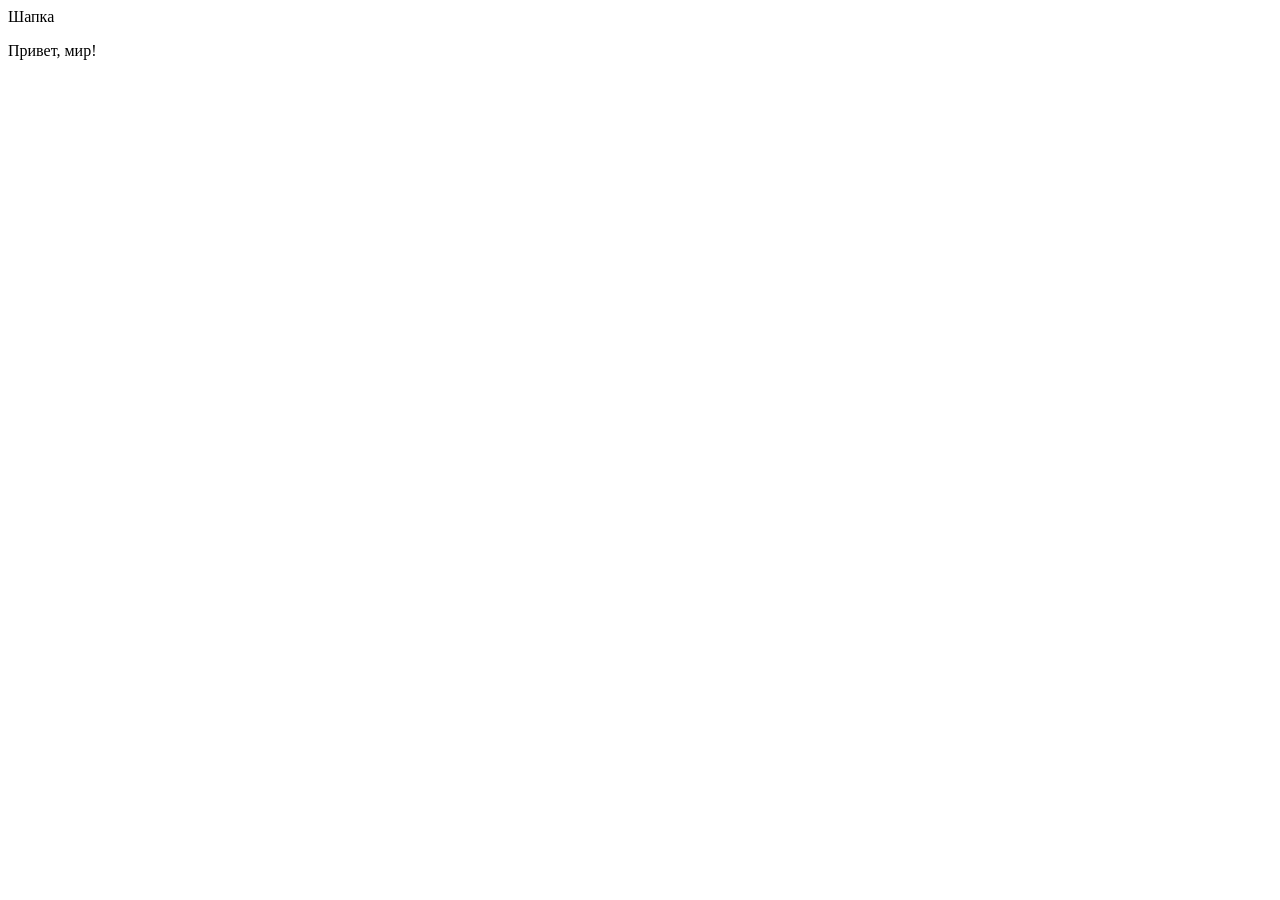
==== index.html @ 2eb39f11 "Deploying to gh-pages from @ SouLeha/2499479-cat-energy-2@f6c673ecd80a50dac59f902b096167458443893e 🚀" ====
<!DOCTYPE html><html class="page" lang="ru"><head><meta charset="UTF-8"><title>Название проекта</title><meta name="viewport" content="width=device-width,initial-scale=1"><link rel="stylesheet" href="styles/styles.css"><script src="scripts/index.js" defer="defer"></script></head><body class="page__body"><header class="header">Шапка</header><p>Привет, мир!</p></body></html>
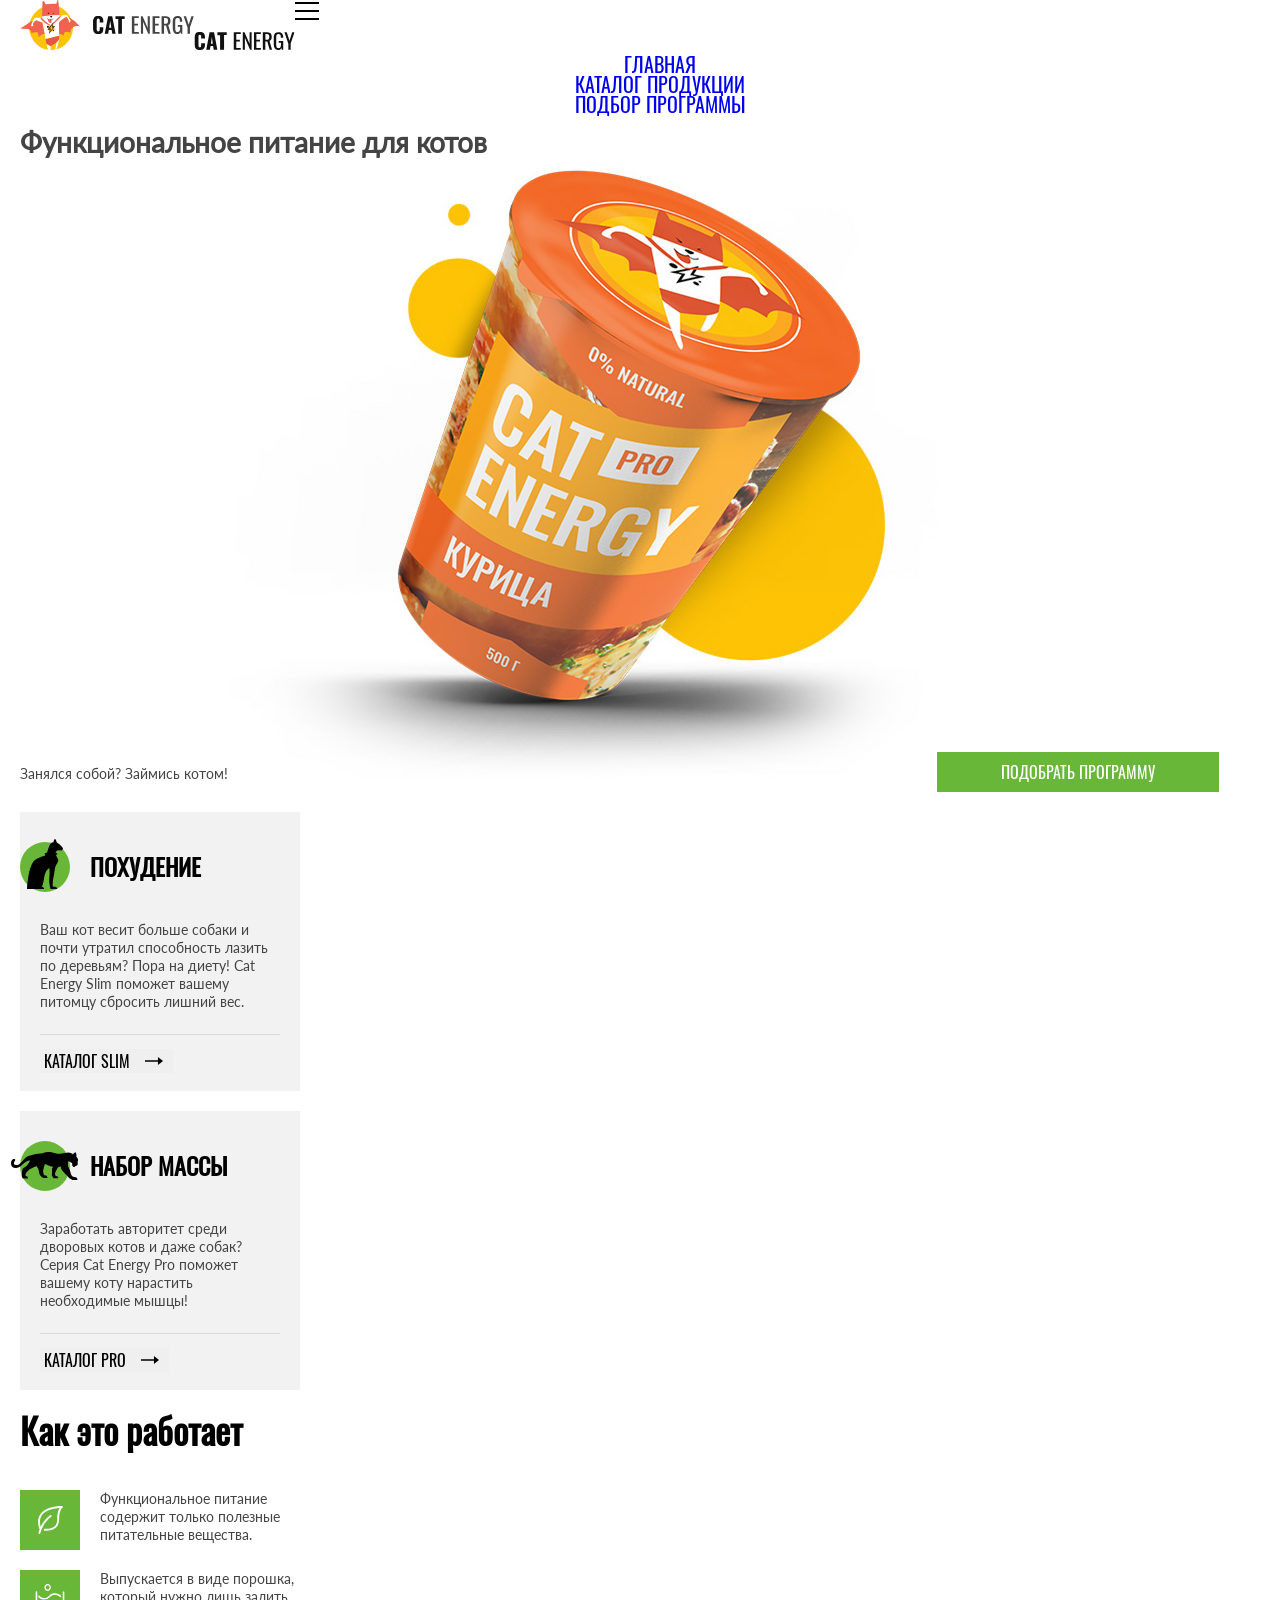
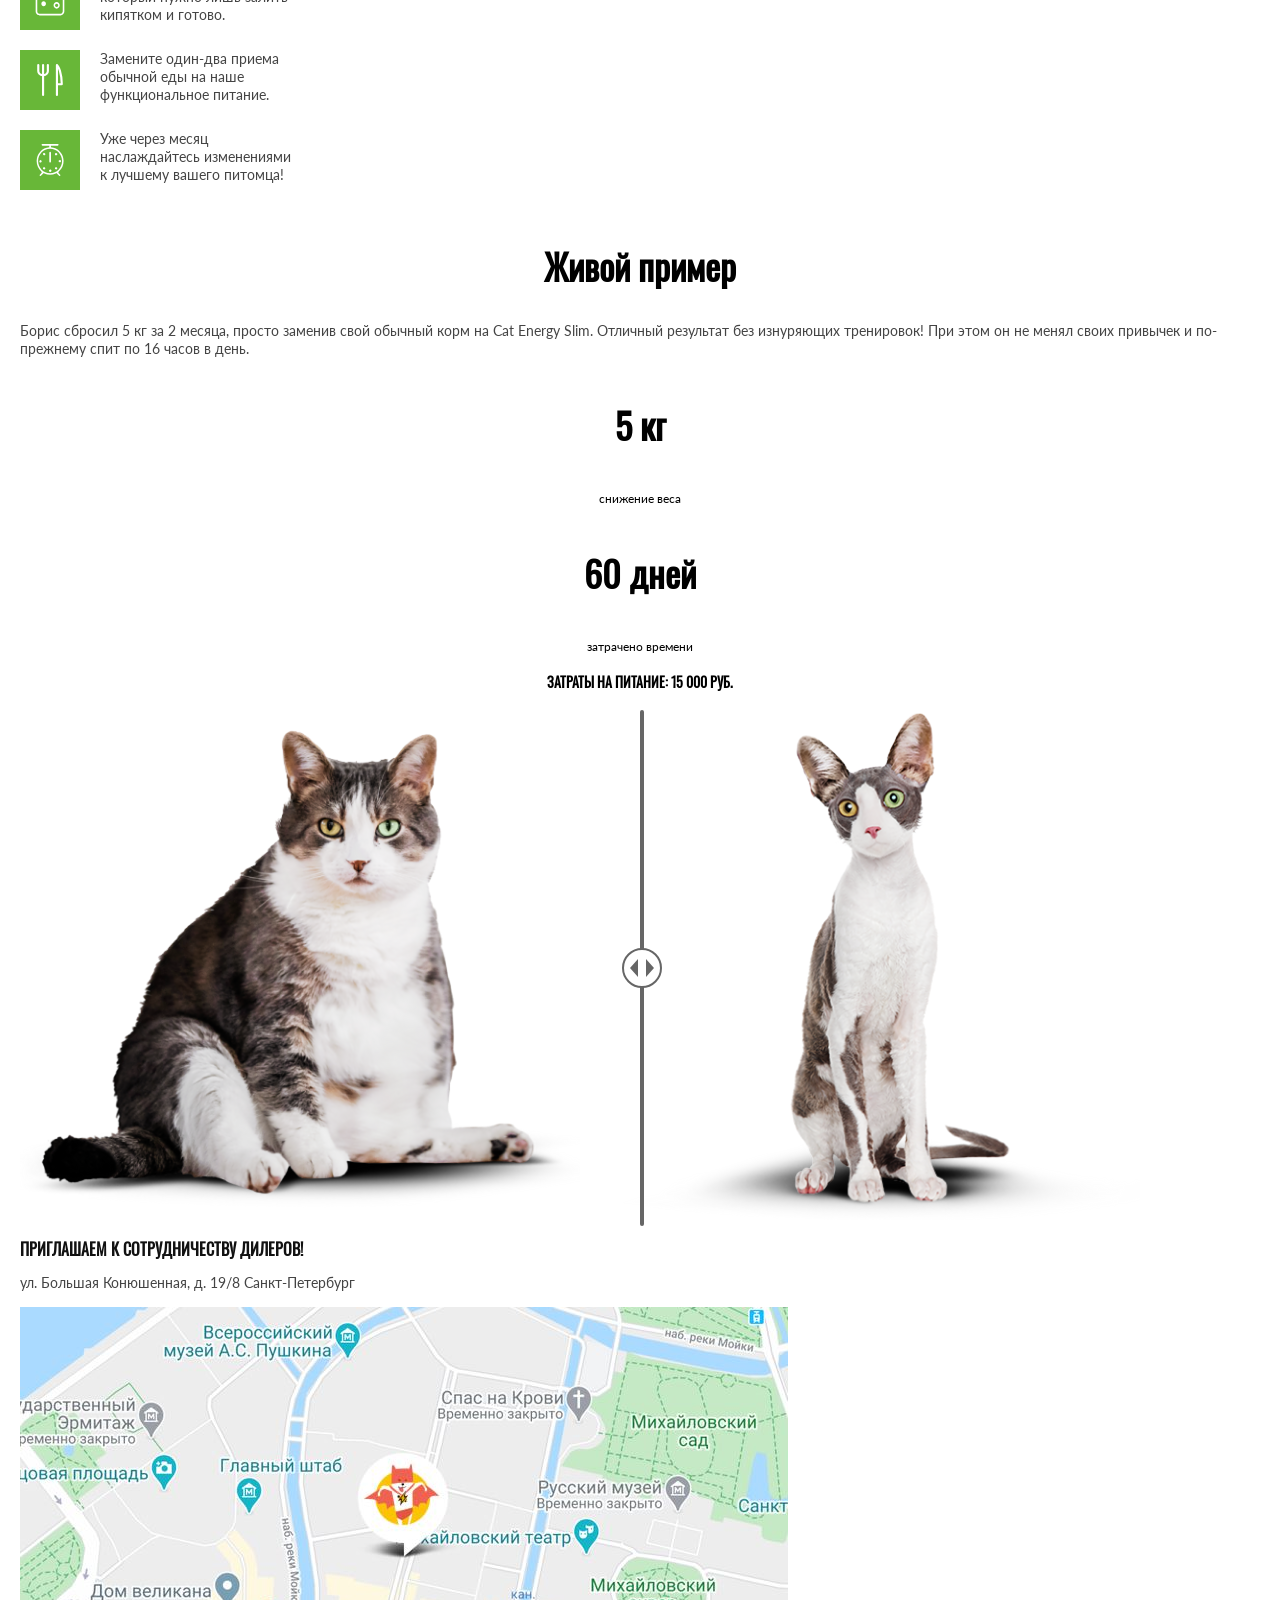
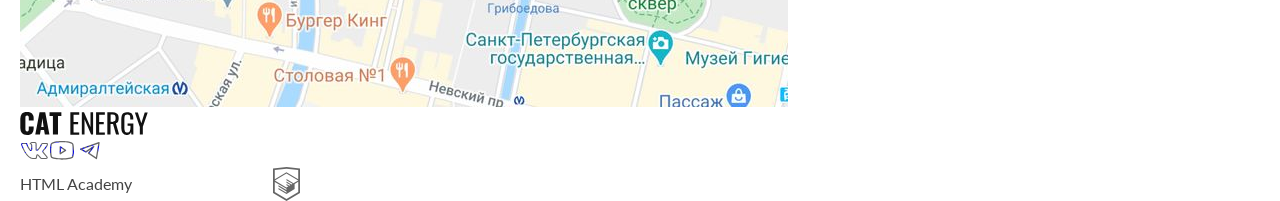
==== commit 811116cc: "Deploying to gh-pages from @ SouLeha/2499479-cat-energy-2@8922fc4514f6cf582f9a401e46da01432beb75bc 🚀" ====
--- a/index.html
+++ b/index.html
@@ -1 +1 @@
-<!DOCTYPE html><html class="page" lang="ru"><head><meta charset="UTF-8"><title>Название проекта</title><meta name="viewport" content="width=device-width,initial-scale=1"><link rel="stylesheet" href="styles/styles.css"><script src="scripts/index.js" defer="defer"></script></head><body class="page__body"><header class="header">Шапка</header><p>Привет, мир!</p></body></html>+<!DOCTYPE html><html class="page" lang="ru"><head><meta charset="UTF-8"><title>CAT ENERGY</title><meta name="viewport" content="width=device-width,initial-scale=1"><link rel="stylesheet" href="styles/styles.css"><link rel="icon" href="favicon.ico"><link rel="icon" href="favicons/icon.svg" type="image/svg+xml"><link type="image/png" sizes="180x180" rel="apple-touch-icon" href="favicons/180.png"><link type="image/png" sizes="192x192" rel="icon" href="favicons/192.png"><link type="image/png" sizes="512x512" rel="icon" href="favicons/512.png"><link rel="manifest" href="manifest.json"><script src="scripts/index.js" defer="defer"></script></head><body class="page__body"><header class="main-header"><div class="main-header__wrapper"><a class="main-header__logo" href="#"><picture><source width="174" height="50" type="image/svg+xml" media="(min-width: 1440px)" srcset="images/index/logo-desktop.svg"><source width="174" height="50" type="image/svg+xml" media="(min-width: 768px)" srcset="images/index/logo-tablet.svg"><img class="logo-picture" src="images/index/logo-mobile.svg" width="33" height="38" alt="Логотип cat energy"></picture><img class="logo-words-mobile" src="images/index/logo-words-cat-energy-header.svg" width="101" height="18" alt="Текстовый логотип cat energy"> </a><button class="main-header__toggle" type="button"><span class="visually-hidden">Открыть меню</span></button> <button class="main-header__toggle-close" type="button"><span class="visually-hidden">Закрыть меню</span></button></div><div class="main-nav"><nav class="main-nav__wrapper"><ul class="main-nav__list"><li class="main-nav__link main-nav__link--current"><a href="index.html">Главная</a></li><li class="main-nav__link"><a href="catalog.html">Каталог продукции</a></li><li class="main-nav__link"><a href="#">Подбор программы</a></li></ul></nav></div><div class="main-header__title"><h1>Функциональное питание для котов</h1><span>Занялся собой? Займись котом!</span><picture><source width="552" height="499" type="image/png" media="(min-width: 1440px)" srcset="images/index/index-cat-energy-product-desktop@1x.png, images/index/index-cat-energy-product-desktop@2x.png 2x"><source width="709" height="609" type="image/png" media="(min-width: 768px)" srcset="images/index/index-cat-energy-product-tablet@1x.png, images/index/index-cat-energy-product-tablet@2x.png 2x"><img class="title-product" src="images/index/index-cat-energy-product-mobile@1x.png" srcset="images/index/index-background-header-mobile@2x.png 2x" width="280" height="270" alt="оранжевый стакан с продукцией cat energy со вкусом курицы"></picture><button class="main-header__title-button" type="button">подобрать программу</button></div></header><section class="services"><h2 class="visually-hidden">Программы питания</h2><div class="services__item"><h3 class="services__title services__title-slim">Похудение</h3><p class="services__slogan">Ваш кот весит больше собаки и почти утратил способность лазить по деревьям? Пора на диету! Cat Energy Slim поможет вашему питомцу сбросить лишний вес.</p><button class="services__item-button" type="button">каталог slim</button></div><div class="services__item"><h3 class="services__title services__title-pro">Набор массы</h3><p class="services__slogan">Заработать авторитет среди дворовых котов и даже собак? Серия Cat Energy Pro поможет вашему коту нарастить необходимые мышцы!</p><button class="services__item-button" type="button">каталог pro</button></div></section><section class="advantages"><div class="advantages__wrapper"><h3 class="advantages__title">Как это работает</h3><ul class="advantages__list"><li class="advantages__item advantages__item--benefits">Функциональное питание содержит только полезные питательные вещества.</li><li class="advantages__item advantages__item--powder">Выпускается в виде порошка, который нужно лишь залить кипятком и готово.</li><li class="advantages__item advantages__item--tableware">Замените один-два приема обычной еды на наше функциональное питание.</li><li class="advantages__item advantages__item--clock">Уже через месяц наслаждайтесь изменениями к лучшему вашего питомца!</li></ul></div></section><section class="example"><h3 class="example__title">Живой пример</h3><p class="example__slogan">Борис сбросил 5 кг за 2 месяца, просто заменив свой обычный корм на Cat Energy Slim. Отличный результат без изнуряющих тренировок! При этом он не менял своих привычек и по-прежнему спит по 16 часов в день.</p><h4 class="example__item-title">5 кг</h4><p class="example__item-slogan">снижение веса</p><h4 class="example__item-title">60 дней</h4><p class="example__item-slogan">затрачено времени</p><h4 class="example__item-title-price">Затраты на питание: 15 000 РУБ.</h4><div class="example__slider"><picture><source width="560" height="512" type="image/png" media="(min-width: 768px)" srcset="images/index/fat-cat-tablet@1x.png, images/index/fat-cat-tablet@2x.png 2x"><img class="slider-fat-cat" src="images/index/fat-cat-mobile@1x.png" srcset="images/index/fat-cat-mobile@2x.png 2x" width="280" height="256" alt="изображение толстого котика слайд до похудения"></picture><picture><source width="560" height="512" type="image/png" media="(min-width: 768px)" srcset="images/index/slim-cat-tablet@1x.png, images/index/slim-cat-tablet@2x.png 2x"><img class="slider-slim-cat" src="images/index/slim-cat-mobile@1x.png" srcset="images/index/slim-cat-mobile@2x.png 2x" width="280" height="256" alt="изображение худого котика слайд после похудения"></picture><button class="example__slider-button" type="button"><span class="visually-hidden">Передвинуть ползунок слайдера</span></button></div></section><footer class="main-footer"><div class="main-footer__wrapper"><div class="main-footer__contacts contacts"><h2 class="contacts__title">приглашаем к сотрудничеству дилеров!</h2><p class="contacts__text">ул. Большая Конюшенная, д. 19/8 Санкт-Петербург</p><div class="contacts__geoposition"><span class="visually-hidden">Геолокация магазина Cat Energy</span><picture><source width="1440" height="400" type="image/jpg" media="(min-width: 1440px)" srcset="images/location-cat-energy-desktop@1x.jpg, images/location-cat-energy-desktop@2x.jpg 2x"><source width="768" height="400" type="image/jpg" media="(min-width: 768px)" srcset="images/location-cat-energy-tablet@1x.jpg, images/location-cat-energy-tablet@2x.jpg 2x"><img class="geoposition-map" src="images/location-cat-energy-mobile@1x.jpg" srcset="images/location-cat-energy-mobile@2x.jpg 2x" width="320" height="362" alt="расположение магазина cat energy на карте по адресу: город Санкт-Петербург, улица Большая Конюшенная, дом 19/8"></picture></div></div><div class="main-footer__social social"><h2 class="social__title visually-hidden">Cat energy</h2><a class="social__logo" href="#"><img class="social__logo" src="images/index/logo-words-cat-energy-footer.svg" width="128" height="24" alt="Текстовый логотип cat-energy"></a><ul class="social__list"><li class="social__item"><a class="social__link social__link--vkontakte" href="https://vk.com/htmlacademy">Вконтакте</a></li><li class="social__item"><a class="social__link social__link--youtube" href="https://www.youtube.com/user/htmlacademyru">Ютуб</a></li><li class="social__item"><a class="social__link social__link--telegram" href="https://t.me/htmlacademy">Телеграмм</a></li></ul></div><div class="main-footer__copyright"><a class="main-footer__copyright-link" href="https://htmlacademy.ru/intensive/adaptive">HTML Academy</a></div></div></footer></body></html>
--- a/styles/styles.css
+++ b/styles/styles.css
@@ -0,0 +1 @@
+@font-face{font-family:Lato;font-weight:400;font-style:normal;src:url(../fonts/lato/Lato-Regular.woff2)format("woff2");font-display:swap}@font-face{font-family:Oswald;font-weight:400;font-style:normal;src:url(../fonts/oswald/oswaldregular.woff2)format("woff2");font-display:swap}*,:before,:after{box-sizing:border-box}html{height:100%}body{font-family:Lato,sans-serif}img{object-fit:contain;max-width:100%}.visually-hidden{white-space:nowrap;-webkit-clip-path:inset(100%);clip-path:inset(100%);clip:rect(0 0 0 0);border:0;width:1px;height:1px;margin:-1px;padding:0;position:absolute;overflow:hidden}.page{color:#444;background-color:#fff;font-family:Lato,sans-serif;font-size:14px;line-height:18px}.page__body{min-height:100%;margin:0 auto;padding:0 20px;font-family:Lato,sans-serif}.header,.main-header{margin:0}.main-header__wrapper{display:flex}.main-header__logo{margin:0}.main-header__title{margin:0 0 20px}.main-header__title-button{color:#fff;text-transform:uppercase;background-color:#68b738;border:none;padding:10px 64px;font-family:Oswald,sans-serif;font-size:16px;line-height:20px}.main-header__toggle{background-color:#fff;background-image:url(../icons/stack.svg#icon-burger);background-repeat:no-repeat;background-size:24px 24px;border:none;width:24px;height:24px;margin:0}.main-header__toggle-close{background-color:#fff;background-image:url(../icons/stack.svg#icon-cross);background-repeat:no-repeat;background-size:18px 18px;border:none;width:18px;height:18px;margin:0;display:none}.main-nav{color:#000;background-color:#fff}.main-nav__toggle,.main-nav__wrapper,.main-nav__list{margin:0}.main-nav__link{text-transform:uppercase;text-align:center;font-family:Oswald,sans-serif;font-size:20px;line-height:20px;list-style-type:none}.main-nav__link a{text-decoration:none}.main-nav__link--current{margin:0}.services{font-family:Lato,sans-serif}.services__item{background-color:#f2f2f2;width:280px;margin:20px 0 0;padding-top:30px;padding-bottom:18px}.services__title{text-transform:uppercase;text-align:center;color:#000;flex-wrap:wrap;justify-content:start;align-items:center;gap:20px;margin:0 0 29px;font-family:Oswald,sans-serif;font-size:24px;line-height:37px;display:flex;position:relative}.services__title-slim:before{content:"";background-color:#68b738;border-radius:50%;width:50px;height:50px;margin:0;display:block}.services__title-slim:after{content:"";background-image:url(../icons/stack.svg#icon-cat-slim);background-repeat:no-repeat;background-size:36px 50px;width:36px;height:50px;margin:0;position:absolute;top:-3px;left:7px}.services__title-pro:before{content:"";background-color:#68b738;border-radius:50%;width:50px;height:50px;margin:0;display:block}.services__title-pro:after{content:"";background-image:url(../icons/stack.svg#icon-cat-pro);background-repeat:no-repeat;background-size:67px 28px;width:67px;height:28px;margin:0;position:absolute;left:-9px}.services__slogan{border-bottom:1px solid #d9d9d9;width:240px;margin-left:20px;padding-bottom:23px;font-size:14px;line-height:18px}.services__item-button{text-transform:uppercase;text-align:center;color:#000;border:none;margin:0 0 0 20px;padding:4px;font-family:Oswald,sans-serif;font-size:16px;line-height:16px;display:flex}.services__item-button:after{content:"";background-color:#000;width:24px;height:12px;margin-top:2px;margin-left:15px;display:block;-webkit-mask-image:url(../icons/stack.svg#icon-arrow);mask-image:url(../icons/stack.svg#icon-arrow);-webkit-mask-position:100%;mask-position:100%;-webkit-mask-size:24px 12px;mask-size:24px 12px;-webkit-mask-repeat:no-repeat;mask-repeat:no-repeat}.advantages{width:280px;margin:0 0 30px}.advantages__wrapper{margin:0}.advantages__title{text-align:start;color:#000;margin:20px 0 0;font-family:Oswald,sans-serif;font-size:36px;line-height:40px}.advantages__list{margin:40px 0 0;padding:0;list-style-type:none}.advantages__item{justify-content:start;gap:20px;margin:0;display:flex}.advantages__item--benefits:before{background-image:url(../icons/stack.svg#icon-leaf);background-size:30px 32px}.advantages__item--powder:before{background-image:url(../icons/stack.svg#icon-solution);background-size:30px 32px}.advantages__item--tableware:before{background-image:url(../icons/stack.svg#icon-tableware);background-size:30px 32px}.advantages__item--clock:before{background-image:url(../icons/stack.svg#icon-clock);background-size:30px 32px}.advantages__item:before{content:"";background-color:#68b738;background-position:50%;background-repeat:no-repeat;flex-shrink:0;width:60px;height:60px;margin-bottom:20px;display:block}.example{margin:0}.example__title{text-align:center;color:#000;font-family:Oswald,sans-serif;font-size:36px;line-height:40px}.example__slogan{font-family:Lato,sans-serif}.example__item-title{text-align:center;color:#000;font-family:Oswald,sans-serif;font-size:36px;line-height:40px}.example__item-title-price{text-transform:uppercase;text-align:center;color:#000;font-family:Oswald,sans-serif;font-size:14px;line-height:20px}.example__item-slogan{text-align:center;color:#000;font-family:Lato,sans-serif;font-size:12px;line-height:12px}.example__slider{margin:0;position:relative}.example__slider-button{cursor:pointer;background-color:#666;border:none;border-radius:2px;width:4px;height:100%;margin:0;padding:0;display:block;position:absolute;top:0;left:50%}.example__slider-button:before{content:"";background-color:#fff;border:2px solid #666;border-radius:50%;width:40px;height:40px;position:absolute;top:50%;left:50%;transform:translate(-50%,-50%)}.example__slider-button:after{content:"";background-color:#666;width:24px;height:18px;position:absolute;top:50%;left:50%;transform:translate(-50%,-50%);-webkit-mask-image:url(../icons/stack.svg#icon-slider-arrow);mask-image:url(../icons/stack.svg#icon-slider-arrow);-webkit-mask-position:50%;mask-position:50%;-webkit-mask-size:24px 18px;mask-size:24px 18px;-webkit-mask-repeat:no-repeat;mask-repeat:no-repeat}.catalog,.catalog__container{margin:0}.catalog__title{color:#000;font-family:Oswald,sans-serif;font-size:36px;font-weight:400;line-height:36px}.catalog__list{margin:0}.catalog__item{text-align:center;width:280px;list-style-type:none;display:block}.catalog__item-more:before{content:"";background-color:#666;width:30px;height:30px;margin:0 auto;display:block;-webkit-mask-image:url(../icons/stack.svg#icon-plus);mask-image:url(../icons/stack.svg#icon-plus);-webkit-mask-position:50%;mask-position:50%;-webkit-mask-size:30px 30px;mask-size:30px 30px;-webkit-mask-repeat:no-repeat;mask-repeat:no-repeat}.catalog__item-link{margin:0}.catalog__item-title{text-transform:uppercase;color:#222;font-family:Oswald,sans-serif;font-size:16px;font-weight:400;line-height:20px}.catalog__item-compound{font-family:Lato,sans-serif;font-size:12px;font-weight:400;line-height:16px}.catalog__list-description{list-style-type:none}.catalog__item-description{margin:0}.catalog__list-compound{list-style-type:none}.catalog__link{text-transform:uppercase;color:#fff;background-color:#68b738;font-family:Oswald,sans-serif;font-size:16px;font-weight:400;line-height:20px;text-decoration:none}.catalog__slogan{color:#444;font-family:Lato,sans-serif;font-size:12px;font-weight:400;line-height:16px}.catalog__link-button{color:#444;background-color:#f2f2f2}.aside,.aside__container{margin:0}.aside__title{color:#000;font-family:Oswald,sans-serif;font-size:24px;font-weight:400;line-height:24px}.aside__list{color:#444;font-family:Lato,sans-serif;font-size:14px;font-weight:400;line-height:14px;list-style-type:none}.aside__item{margin:0}.aside__item-title{color:#222;font-family:Oswald,sans-serif;font-size:16px;font-weight:400;line-height:16px}.aside__price{margin:0}.aside__link{text-transform:uppercase;color:#fff;background-color:#68b738;margin:0 auto;font-family:Oswald,sans-serif;font-size:16px;font-weight:400;line-height:20px;text-decoration:none}.aside__item-gift{background-color:#68b738;width:280px;margin:0 auto;display:block}.aside__slogan-gift:before{content:"";background-image:url(../icons/stack.svg#catalog_icon-gift);background-repeat:no-repeat;background-size:80px 80px;width:80px;height:80px;margin:0 auto;display:block}.aside__slogan-gift{text-transform:none;color:#fff;text-align:center;background-color:#68b738;width:162px;margin:0 auto;font-family:Lato,sans-serif;font-size:16px;font-weight:400;line-height:20px;text-decoration:none}.subscribes,.subscribes__container{margin:0}.subscribes__title{color:#000;font-family:Oswald,sans-serif;font-size:24px;font-weight:400;line-height:24px}.subscribes__slogan{color:#000;font-family:Oswald,sans-serif;font-size:16px;font-weight:400;line-height:24px}.subscribes__newsletter-form{margin:0}.subscribes__email{text-transform:uppercase;color:#444;font-family:Oswald,sans-serif;font-size:20px;font-weight:400;line-height:30px}.subscribes__button{text-transform:uppercase;color:#fff;background-color:#68b738;font-family:Oswald,sans-serif;font-size:20px;font-weight:400;line-height:26px;text-decoration:none}.main-footer,.main-footer__wrapper,.main-footer__contacts,.main-footer__social{margin:0}.main-footer__copyright{width:280px;margin:0;padding:0;font-family:Lato,sans-serif;font-size:16px;font-style:normal;font-weight:400;line-height:20px}.main-footer__copyright-link{color:#444;justify-content:space-between;align-items:center;text-decoration:none;display:flex}.main-footer__copyright-link:after{content:"";background-color:#666;width:27px;height:34px;display:block;position:relative;-webkit-mask-image:url(../icons/stack.svg#icon-logo-html-academy);mask-image:url(../icons/stack.svg#icon-logo-html-academy);-webkit-mask-size:27px 34px;mask-size:27px 34px;-webkit-mask-repeat:no-repeat;mask-repeat:no-repeat}.contacts{margin:0}.contacts__title{text-transform:uppercase;color:#111;font-family:Oswald,sans-serif;font-size:16px;line-height:20px;list-style-type:none}.contacts__text{font-family:Lato,sans-serif;font-size:14px;line-height:20px}.contacts__geoposition{margin:0}.social{justify-content:center;width:280px;margin:0}.social__logo{justify-content:center;margin:0}.social__list{margin:0;padding:0;list-style-type:none;display:flex}.social__link{background-position:50%;background-repeat:no-repeat;min-width:28px;min-height:28px;display:block}.social__link--vkontakte{background-color:#666;width:28px;height:22px;text-decoration:none;-webkit-mask-image:url(../icons/stack.svg#icon-vkontakte);mask-image:url(../icons/stack.svg#icon-vkontakte);-webkit-mask-size:28px 22px;mask-size:28px 22px;-webkit-mask-repeat:no-repeat;mask-repeat:no-repeat}.social__link--youtube{background-color:#666;width:28px;height:22px;text-decoration:none;-webkit-mask-image:url(../icons/stack.svg#icon-youtube);mask-image:url(../icons/stack.svg#icon-youtube);-webkit-mask-size:28px 22px;mask-size:28px 22px;-webkit-mask-repeat:no-repeat;mask-repeat:no-repeat}.social__link--telegram{background-color:#666;width:28px;height:22px;text-decoration:none;-webkit-mask-image:url(../icons/stack.svg#icon-telegram);mask-image:url(../icons/stack.svg#icon-telegram);-webkit-mask-size:28px 22px;mask-size:28px 22px;-webkit-mask-repeat:no-repeat;mask-repeat:no-repeat}
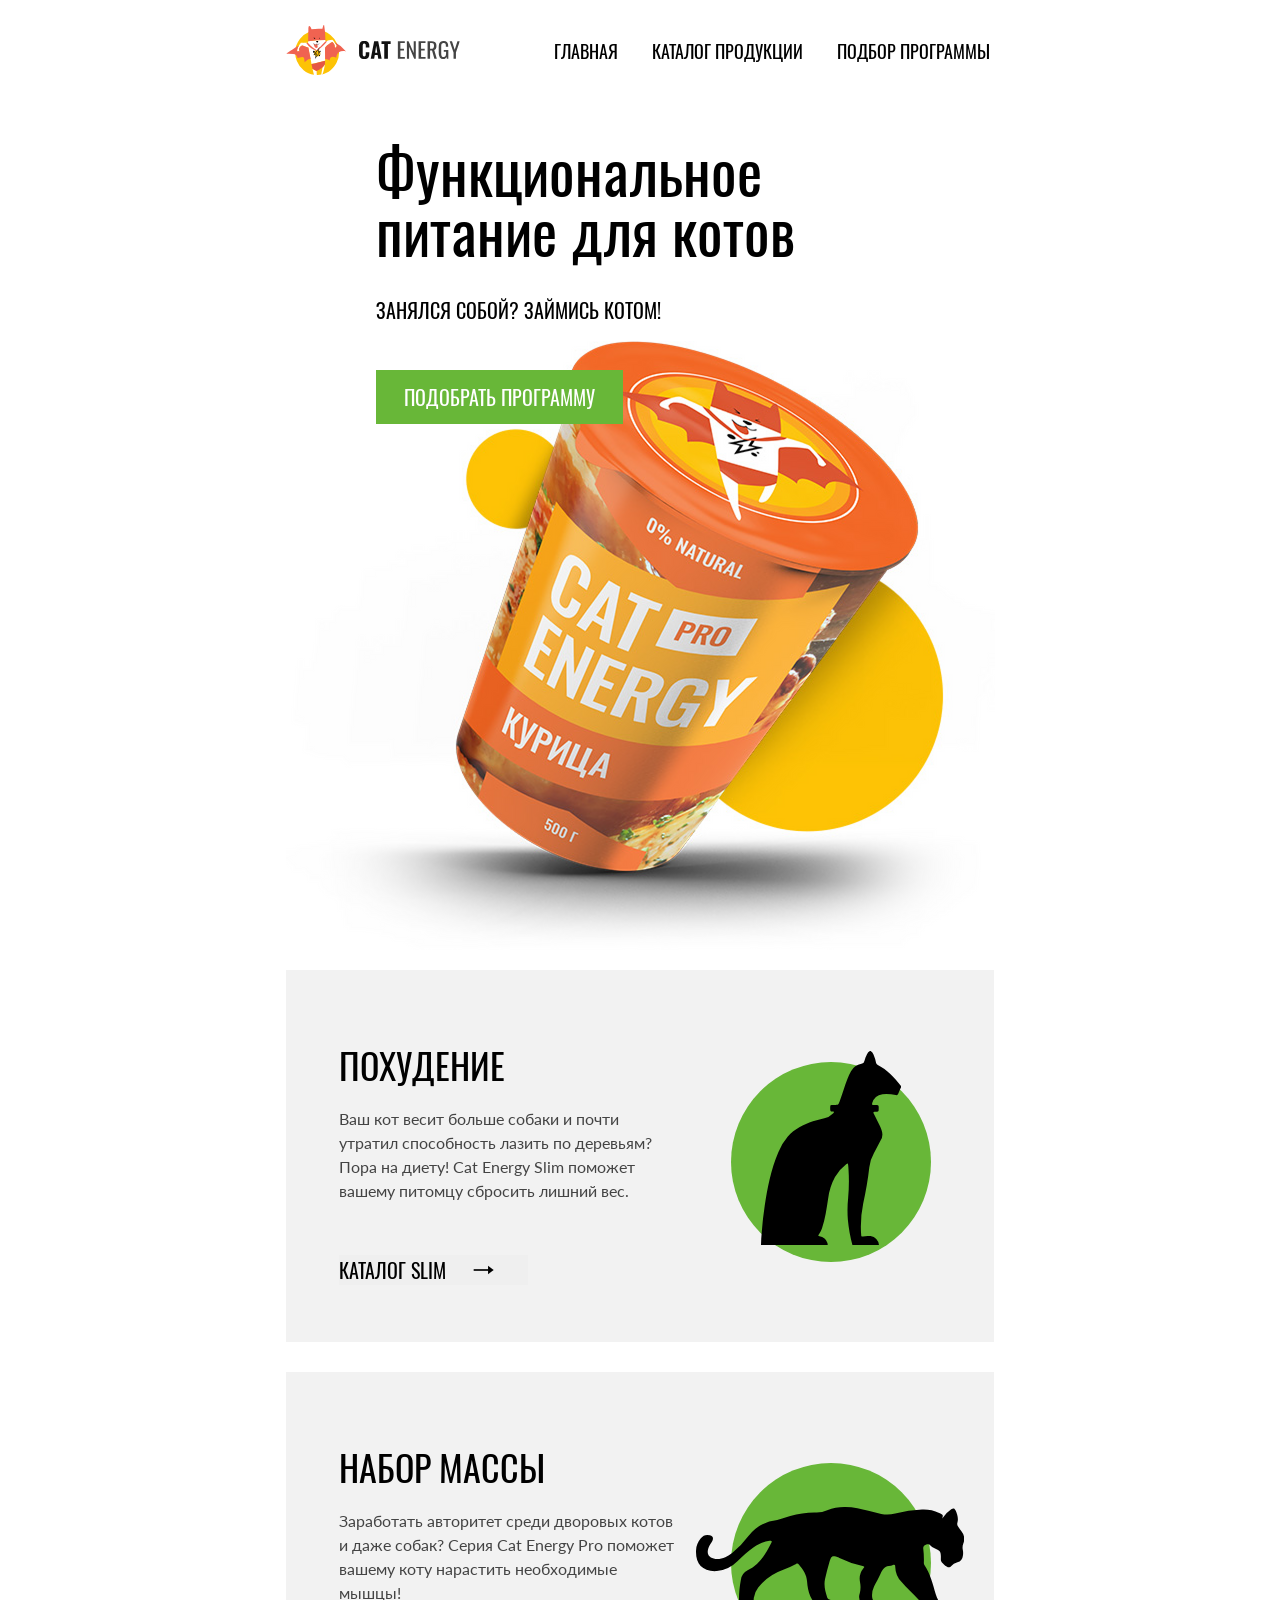
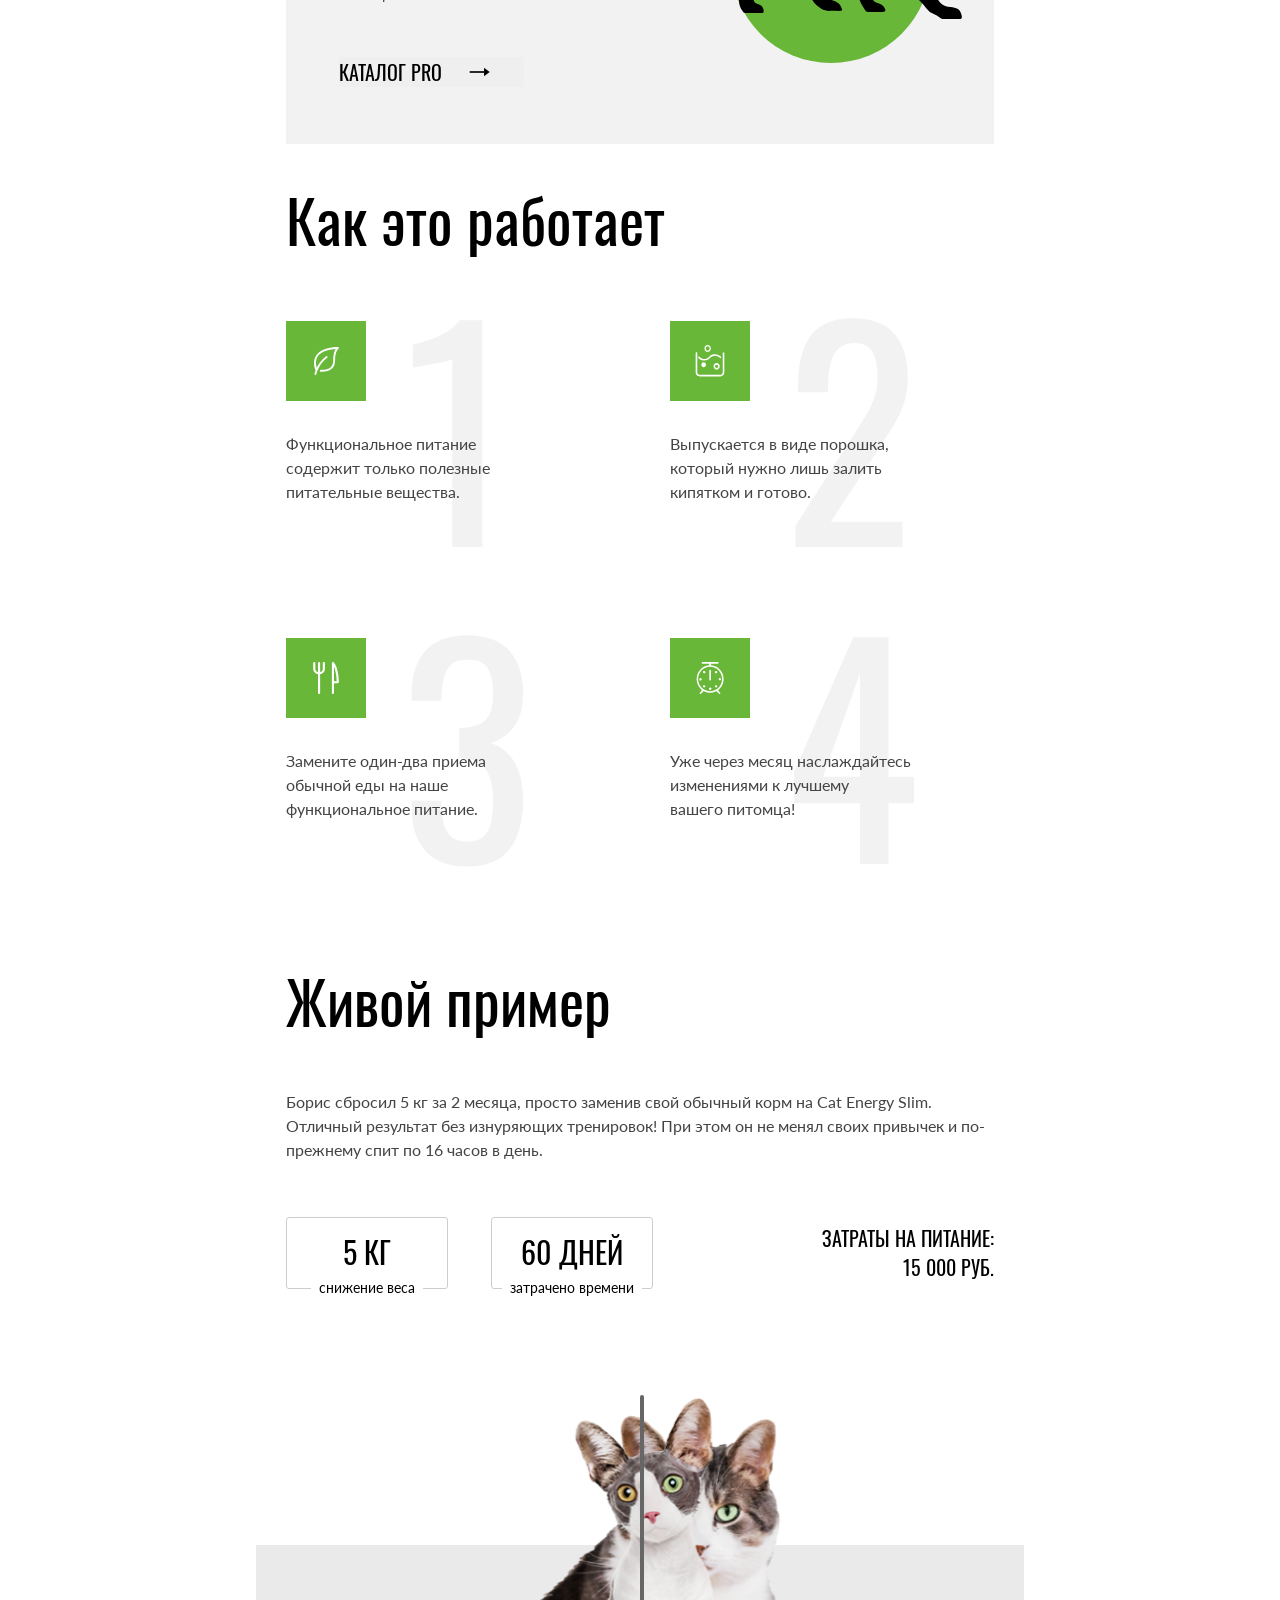
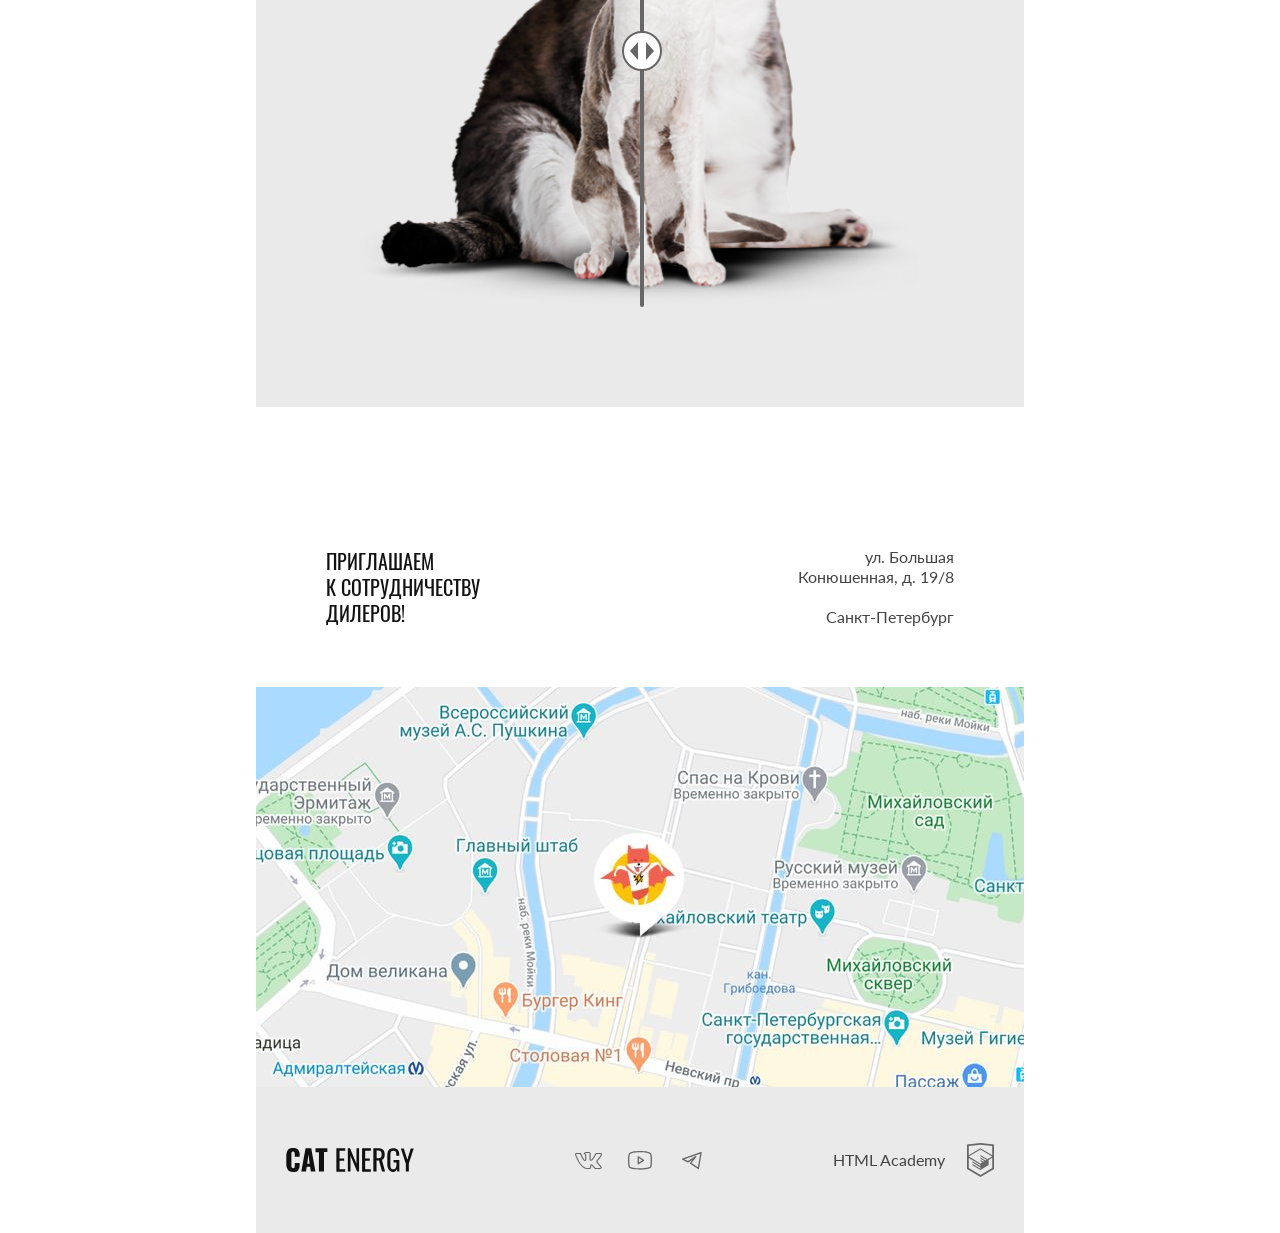
==== commit f4a4d3c7: "Deploying to gh-pages from @ SouLeha/2499479-cat-energy-2@f4f1aa8be43cfe4271e08c75b917360dfd708f66 🚀" ====
--- a/index.html
+++ b/index.html
@@ -1 +1 @@
-<!DOCTYPE html><html class="page" lang="ru"><head><meta charset="UTF-8"><title>CAT ENERGY</title><meta name="viewport" content="width=device-width,initial-scale=1"><link rel="stylesheet" href="styles/styles.css"><link rel="icon" href="favicon.ico"><link rel="icon" href="favicons/icon.svg" type="image/svg+xml"><link type="image/png" sizes="180x180" rel="apple-touch-icon" href="favicons/180.png"><link type="image/png" sizes="192x192" rel="icon" href="favicons/192.png"><link type="image/png" sizes="512x512" rel="icon" href="favicons/512.png"><link rel="manifest" href="manifest.json"><script src="scripts/index.js" defer="defer"></script></head><body class="page__body"><header class="main-header"><div class="main-header__wrapper"><a class="main-header__logo" href="#"><picture><source width="174" height="50" type="image/svg+xml" media="(min-width: 1440px)" srcset="images/index/logo-desktop.svg"><source width="174" height="50" type="image/svg+xml" media="(min-width: 768px)" srcset="images/index/logo-tablet.svg"><img class="logo-picture" src="images/index/logo-mobile.svg" width="33" height="38" alt="Логотип cat energy"></picture><img class="logo-words-mobile" src="images/index/logo-words-cat-energy-header.svg" width="101" height="18" alt="Текстовый логотип cat energy"> </a><button class="main-header__toggle" type="button"><span class="visually-hidden">Открыть меню</span></button> <button class="main-header__toggle-close" type="button"><span class="visually-hidden">Закрыть меню</span></button></div><div class="main-nav"><nav class="main-nav__wrapper"><ul class="main-nav__list"><li class="main-nav__link main-nav__link--current"><a href="index.html">Главная</a></li><li class="main-nav__link"><a href="catalog.html">Каталог продукции</a></li><li class="main-nav__link"><a href="#">Подбор программы</a></li></ul></nav></div><div class="main-header__title"><h1>Функциональное питание для котов</h1><span>Занялся собой? Займись котом!</span><picture><source width="552" height="499" type="image/png" media="(min-width: 1440px)" srcset="images/index/index-cat-energy-product-desktop@1x.png, images/index/index-cat-energy-product-desktop@2x.png 2x"><source width="709" height="609" type="image/png" media="(min-width: 768px)" srcset="images/index/index-cat-energy-product-tablet@1x.png, images/index/index-cat-energy-product-tablet@2x.png 2x"><img class="title-product" src="images/index/index-cat-energy-product-mobile@1x.png" srcset="images/index/index-background-header-mobile@2x.png 2x" width="280" height="270" alt="оранжевый стакан с продукцией cat energy со вкусом курицы"></picture><button class="main-header__title-button" type="button">подобрать программу</button></div></header><section class="services"><h2 class="visually-hidden">Программы питания</h2><div class="services__item"><h3 class="services__title services__title-slim">Похудение</h3><p class="services__slogan">Ваш кот весит больше собаки и почти утратил способность лазить по деревьям? Пора на диету! Cat Energy Slim поможет вашему питомцу сбросить лишний вес.</p><button class="services__item-button" type="button">каталог slim</button></div><div class="services__item"><h3 class="services__title services__title-pro">Набор массы</h3><p class="services__slogan">Заработать авторитет среди дворовых котов и даже собак? Серия Cat Energy Pro поможет вашему коту нарастить необходимые мышцы!</p><button class="services__item-button" type="button">каталог pro</button></div></section><section class="advantages"><div class="advantages__wrapper"><h3 class="advantages__title">Как это работает</h3><ul class="advantages__list"><li class="advantages__item advantages__item--benefits">Функциональное питание содержит только полезные питательные вещества.</li><li class="advantages__item advantages__item--powder">Выпускается в виде порошка, который нужно лишь залить кипятком и готово.</li><li class="advantages__item advantages__item--tableware">Замените один-два приема обычной еды на наше функциональное питание.</li><li class="advantages__item advantages__item--clock">Уже через месяц наслаждайтесь изменениями к лучшему вашего питомца!</li></ul></div></section><section class="example"><h3 class="example__title">Живой пример</h3><p class="example__slogan">Борис сбросил 5 кг за 2 месяца, просто заменив свой обычный корм на Cat Energy Slim. Отличный результат без изнуряющих тренировок! При этом он не менял своих привычек и по-прежнему спит по 16 часов в день.</p><h4 class="example__item-title">5 кг</h4><p class="example__item-slogan">снижение веса</p><h4 class="example__item-title">60 дней</h4><p class="example__item-slogan">затрачено времени</p><h4 class="example__item-title-price">Затраты на питание: 15 000 РУБ.</h4><div class="example__slider"><picture><source width="560" height="512" type="image/png" media="(min-width: 768px)" srcset="images/index/fat-cat-tablet@1x.png, images/index/fat-cat-tablet@2x.png 2x"><img class="slider-fat-cat" src="images/index/fat-cat-mobile@1x.png" srcset="images/index/fat-cat-mobile@2x.png 2x" width="280" height="256" alt="изображение толстого котика слайд до похудения"></picture><picture><source width="560" height="512" type="image/png" media="(min-width: 768px)" srcset="images/index/slim-cat-tablet@1x.png, images/index/slim-cat-tablet@2x.png 2x"><img class="slider-slim-cat" src="images/index/slim-cat-mobile@1x.png" srcset="images/index/slim-cat-mobile@2x.png 2x" width="280" height="256" alt="изображение худого котика слайд после похудения"></picture><button class="example__slider-button" type="button"><span class="visually-hidden">Передвинуть ползунок слайдера</span></button></div></section><footer class="main-footer"><div class="main-footer__wrapper"><div class="main-footer__contacts contacts"><h2 class="contacts__title">приглашаем к сотрудничеству дилеров!</h2><p class="contacts__text">ул. Большая Конюшенная, д. 19/8 Санкт-Петербург</p><div class="contacts__geoposition"><span class="visually-hidden">Геолокация магазина Cat Energy</span><picture><source width="1440" height="400" type="image/jpg" media="(min-width: 1440px)" srcset="images/location-cat-energy-desktop@1x.jpg, images/location-cat-energy-desktop@2x.jpg 2x"><source width="768" height="400" type="image/jpg" media="(min-width: 768px)" srcset="images/location-cat-energy-tablet@1x.jpg, images/location-cat-energy-tablet@2x.jpg 2x"><img class="geoposition-map" src="images/location-cat-energy-mobile@1x.jpg" srcset="images/location-cat-energy-mobile@2x.jpg 2x" width="320" height="362" alt="расположение магазина cat energy на карте по адресу: город Санкт-Петербург, улица Большая Конюшенная, дом 19/8"></picture></div></div><div class="main-footer__social social"><h2 class="social__title visually-hidden">Cat energy</h2><a class="social__logo" href="#"><img class="social__logo" src="images/index/logo-words-cat-energy-footer.svg" width="128" height="24" alt="Текстовый логотип cat-energy"></a><ul class="social__list"><li class="social__item"><a class="social__link social__link--vkontakte" href="https://vk.com/htmlacademy">Вконтакте</a></li><li class="social__item"><a class="social__link social__link--youtube" href="https://www.youtube.com/user/htmlacademyru">Ютуб</a></li><li class="social__item"><a class="social__link social__link--telegram" href="https://t.me/htmlacademy">Телеграмм</a></li></ul></div><div class="main-footer__copyright"><a class="main-footer__copyright-link" href="https://htmlacademy.ru/intensive/adaptive">HTML Academy</a></div></div></footer></body></html>+<!DOCTYPE html><html class="page" lang="ru"><head><meta charset="UTF-8"><title>CAT ENERGY</title><meta name="viewport" content="width=device-width,initial-scale=1"><link rel="stylesheet" href="styles/styles.css"><link rel="icon" href="favicon.ico"><link rel="icon" href="favicons/icon.svg" type="image/svg+xml"><link type="image/png" sizes="180x180" rel="apple-touch-icon" href="favicons/180.png"><link type="image/png" sizes="192x192" rel="icon" href="favicons/192.png"><link type="image/png" sizes="512x512" rel="icon" href="favicons/512.png"><link rel="manifest" href="manifest.json"><script src="scripts/index.js" defer="defer"></script></head><body class="page__body"><header class="main-header"><div class="main-header__navigation"><div class="main-header__wrapper"><a class="main-header__logo" href="#"><picture><source width="202" height="59" type="image/svg+xml" media="(min-width: 1440px)" srcset="images/index/logo-desktop.svg"><source width="174" height="50" type="image/svg+xml" media="(min-width: 768px)" srcset="images/index/logo-tablet.svg"><img class="logo-picture" src="images/index/logo-mobile.svg" width="33" height="38" alt="Логотип cat energy"></picture><img class="logo-words-mobile" src="images/index/logo-words-cat-energy-header.svg" width="101" height="18" alt="Текстовый логотип cat energy"> </a><button class="main-header__toggle" type="button"><span class="visually-hidden">Открыть меню</span></button> <button class="main-header__toggle-close" type="button"><span class="visually-hidden">Закрыть меню</span></button></div><div class="main-nav"><nav class="main-nav__wrapper"><ul class="main-nav__list"><li class="main-nav__link main-nav__link--current"><a href="index.html">Главная</a></li><li class="main-nav__link"><a href="catalog.html">Каталог продукции</a></li><li class="main-nav__link"><a href="#">Подбор программы</a></li></ul></nav></div></div><div class="main-header__container"><h1 class="main-header__title">Функциональное питание для котов</h1><span class="main-header__slogan">Занялся собой? Займись котом!</span><picture><source width="552" height="499" type="image/png" media="(min-width: 1440px)" srcset="images/index/index-cat-energy-product-desktop@1x.png, images/index/index-cat-energy-product-desktop@2x.png 2x"><source width="709" height="609" type="image/png" media="(min-width: 768px)" srcset="images/index/index-cat-energy-product-tablet@1x.png, images/index/index-cat-energy-product-tablet@2x.png 2x"><img class="main-header__product" src="images/index/index-cat-energy-product-mobile@1x.png" srcset="images/index/index-cat-energy-product-mobile@2x.png 2x" width="280" height="270" alt="оранжевый стакан с продукцией cat energy со вкусом курицы"></picture><button class="main-header__title-button" type="button">подобрать программу</button></div></header><section class="services"><h2 class="visually-hidden">Программы питания</h2><div class="services__item"><h3 class="services__title services__title-slim">Похудение</h3><p class="services__slogan">Ваш кот весит больше собаки и почти утратил способность лазить по деревьям? Пора на диету! Cat Energy Slim поможет вашему питомцу сбросить лишний вес.</p><button class="services__item-button" type="button">каталог slim</button></div><div class="services__item"><h3 class="services__title services__title-pro">Набор массы</h3><p class="services__slogan">Заработать авторитет среди дворовых котов и даже собак? Серия Cat Energy Pro поможет вашему коту нарастить необходимые мышцы!</p><button class="services__item-button" type="button">каталог pro</button></div></section><section class="advantages"><div class="advantages__wrapper"><h3 class="advantages__title">Как это работает</h3><ol class="advantages__list"><li class="advantages__item advantages__item--benefits">Функциональное питание содержит только полезные питательные вещества.</li><li class="advantages__item advantages__item--powder">Выпускается в виде порошка, который нужно лишь залить кипятком и готово.</li><li class="advantages__item advantages__item--tableware">Замените один-два приема обычной еды на наше функциональное питание.</li><li class="advantages__item advantages__item--clock">Уже через месяц наслаждайтесь изменениями к лучшему вашего&nbsp;питомца!</li></ol></div></section><section class="example"><div class="example__container"><h3 class="example__title">Живой пример</h3><p class="example__slogan">Борис сбросил 5 кг за 2 месяца, просто заменив свой обычный корм на Cat Energy Slim. Отличный результат без изнуряющих тренировок! При этом он не менял своих привычек и по-прежнему спит по 16 часов в день.</p><div class="example__item-promotion"><div class="example__item-result"><div class="example__item"><h4 class="example__item-title">5 кг</h4><p class="example__item-slogan">снижение веса</p></div><div class="example__item"><h4 class="example__item-title">60 дней</h4><p class="example__item-slogan">затрачено времени</p></div></div><p class="example__item-slogan-price">Затраты на питание: <span class="example__item-price">15 000 РУБ.</span></p></div></div><div class="example__slider"><picture><source width="560" height="512" type="image/png" media="(min-width: 768px)" srcset="images/index/fat-cat-tablet@1x.png, images/index/fat-cat-tablet@2x.png 2x"><img class="example__slider-img example__slider-img--fat-cat" src="images/index/fat-cat-mobile@1x.png" srcset="images/index/fat-cat-mobile@2x.png 2x" width="280" height="256" alt="изображение толстого котика слайд до похудения"></picture><picture><source width="560" height="512" type="image/png" media="(min-width: 768px)" srcset="images/index/slim-cat-tablet@1x.png, images/index/slim-cat-tablet@2x.png 2x"><img class="example__slider-img example__slider-img--slim-cat" src="images/index/slim-cat-mobile@1x.png" srcset="images/index/slim-cat-mobile@2x.png 2x" width="280" height="256" alt="изображение худого котика слайд после похудения"></picture><button class="example__slider-button" type="button"><span class="visually-hidden">Передвинуть ползунок слайдера</span></button></div></section><footer class="main-footer"><div class="main-footer__wrapper"><div class="main-footer__contacts contacts"><div class="contacts__container"><h2 class="contacts__title">приглашаем<br>к&nbsp;сотрудничеству дилеров!</h2><p class="contacts__text">ул. Большая Конюшенная, д. 19/8 <span class="contacts__text-city">Санкт-Петербург</span></p></div><div class="contacts__geoposition"><span class="visually-hidden">Геолокация магазина Cat Energy</span><picture><source width="1440" height="400" type="image/jpg" media="(min-width: 1440px)" srcset="images/location-cat-energy-desktop@1x.jpg, images/location-cat-energy-desktop@2x.jpg 2x"><source width="768" height="400" type="image/jpg" media="(min-width: 768px)" srcset="images/location-cat-energy-tablet@1x.jpg, images/location-cat-energy-tablet@2x.jpg 2x"><img class="geoposition-map" src="images/location-cat-energy-mobile@1x.jpg" srcset="images/location-cat-energy-mobile@2x.jpg 2x" width="320" height="362" alt="расположение магазина cat energy на карте по адресу: город Санкт-Петербург, улица Большая Конюшенная, дом 19/8"></picture></div></div><div class="main-footer__social-container"><div class="main-footer__social social"><h2 class="social__title visually-hidden">Cat energy</h2><a class="social__logo-link" href="#"><img class="social__logo" src="images/index/logo-words-cat-energy-footer.svg" width="128" height="24" alt="Текстовый логотип cat-energy"></a><ul class="social__list"><li class="social__item"><a class="social__link social__link--vkontakte" href="https://vk.com/htmlacademy">Вконтакте</a></li><li class="social__item"><a class="social__link social__link--youtube" href="https://www.youtube.com/user/htmlacademyru">Ютуб</a></li><li class="social__item"><a class="social__link social__link--telegram" href="https://t.me/htmlacademy">Телеграмм</a></li></ul></div><div class="main-footer__copyright"><a class="main-footer__copyright-link" href="https://htmlacademy.ru/intensive/adaptive">HTML Academy</a></div></div></div></footer></body></html>
--- a/styles/styles.css
+++ b/styles/styles.css
@@ -1 +1 @@
-@font-face{font-family:Lato;font-weight:400;font-style:normal;src:url(../fonts/lato/Lato-Regular.woff2)format("woff2");font-display:swap}@font-face{font-family:Oswald;font-weight:400;font-style:normal;src:url(../fonts/oswald/oswaldregular.woff2)format("woff2");font-display:swap}*,:before,:after{box-sizing:border-box}html{height:100%}body{font-family:Lato,sans-serif}img{object-fit:contain;max-width:100%}.visually-hidden{white-space:nowrap;-webkit-clip-path:inset(100%);clip-path:inset(100%);clip:rect(0 0 0 0);border:0;width:1px;height:1px;margin:-1px;padding:0;position:absolute;overflow:hidden}.page{color:#444;background-color:#fff;font-family:Lato,sans-serif;font-size:14px;line-height:18px}.page__body{min-height:100%;margin:0 auto;padding:0 20px;font-family:Lato,sans-serif}.header,.main-header{margin:0}.main-header__wrapper{display:flex}.main-header__logo{margin:0}.main-header__title{margin:0 0 20px}.main-header__title-button{color:#fff;text-transform:uppercase;background-color:#68b738;border:none;padding:10px 64px;font-family:Oswald,sans-serif;font-size:16px;line-height:20px}.main-header__toggle{background-color:#fff;background-image:url(../icons/stack.svg#icon-burger);background-repeat:no-repeat;background-size:24px 24px;border:none;width:24px;height:24px;margin:0}.main-header__toggle-close{background-color:#fff;background-image:url(../icons/stack.svg#icon-cross);background-repeat:no-repeat;background-size:18px 18px;border:none;width:18px;height:18px;margin:0;display:none}.main-nav{color:#000;background-color:#fff}.main-nav__toggle,.main-nav__wrapper,.main-nav__list{margin:0}.main-nav__link{text-transform:uppercase;text-align:center;font-family:Oswald,sans-serif;font-size:20px;line-height:20px;list-style-type:none}.main-nav__link a{text-decoration:none}.main-nav__link--current{margin:0}.services{font-family:Lato,sans-serif}.services__item{background-color:#f2f2f2;width:280px;margin:20px 0 0;padding-top:30px;padding-bottom:18px}.services__title{text-transform:uppercase;text-align:center;color:#000;flex-wrap:wrap;justify-content:start;align-items:center;gap:20px;margin:0 0 29px;font-family:Oswald,sans-serif;font-size:24px;line-height:37px;display:flex;position:relative}.services__title-slim:before{content:"";background-color:#68b738;border-radius:50%;width:50px;height:50px;margin:0;display:block}.services__title-slim:after{content:"";background-image:url(../icons/stack.svg#icon-cat-slim);background-repeat:no-repeat;background-size:36px 50px;width:36px;height:50px;margin:0;position:absolute;top:-3px;left:7px}.services__title-pro:before{content:"";background-color:#68b738;border-radius:50%;width:50px;height:50px;margin:0;display:block}.services__title-pro:after{content:"";background-image:url(../icons/stack.svg#icon-cat-pro);background-repeat:no-repeat;background-size:67px 28px;width:67px;height:28px;margin:0;position:absolute;left:-9px}.services__slogan{border-bottom:1px solid #d9d9d9;width:240px;margin-left:20px;padding-bottom:23px;font-size:14px;line-height:18px}.services__item-button{text-transform:uppercase;text-align:center;color:#000;border:none;margin:0 0 0 20px;padding:4px;font-family:Oswald,sans-serif;font-size:16px;line-height:16px;display:flex}.services__item-button:after{content:"";background-color:#000;width:24px;height:12px;margin-top:2px;margin-left:15px;display:block;-webkit-mask-image:url(../icons/stack.svg#icon-arrow);mask-image:url(../icons/stack.svg#icon-arrow);-webkit-mask-position:100%;mask-position:100%;-webkit-mask-size:24px 12px;mask-size:24px 12px;-webkit-mask-repeat:no-repeat;mask-repeat:no-repeat}.advantages{width:280px;margin:0 0 30px}.advantages__wrapper{margin:0}.advantages__title{text-align:start;color:#000;margin:20px 0 0;font-family:Oswald,sans-serif;font-size:36px;line-height:40px}.advantages__list{margin:40px 0 0;padding:0;list-style-type:none}.advantages__item{justify-content:start;gap:20px;margin:0;display:flex}.advantages__item--benefits:before{background-image:url(../icons/stack.svg#icon-leaf);background-size:30px 32px}.advantages__item--powder:before{background-image:url(../icons/stack.svg#icon-solution);background-size:30px 32px}.advantages__item--tableware:before{background-image:url(../icons/stack.svg#icon-tableware);background-size:30px 32px}.advantages__item--clock:before{background-image:url(../icons/stack.svg#icon-clock);background-size:30px 32px}.advantages__item:before{content:"";background-color:#68b738;background-position:50%;background-repeat:no-repeat;flex-shrink:0;width:60px;height:60px;margin-bottom:20px;display:block}.example{margin:0}.example__title{text-align:center;color:#000;font-family:Oswald,sans-serif;font-size:36px;line-height:40px}.example__slogan{font-family:Lato,sans-serif}.example__item-title{text-align:center;color:#000;font-family:Oswald,sans-serif;font-size:36px;line-height:40px}.example__item-title-price{text-transform:uppercase;text-align:center;color:#000;font-family:Oswald,sans-serif;font-size:14px;line-height:20px}.example__item-slogan{text-align:center;color:#000;font-family:Lato,sans-serif;font-size:12px;line-height:12px}.example__slider{margin:0;position:relative}.example__slider-button{cursor:pointer;background-color:#666;border:none;border-radius:2px;width:4px;height:100%;margin:0;padding:0;display:block;position:absolute;top:0;left:50%}.example__slider-button:before{content:"";background-color:#fff;border:2px solid #666;border-radius:50%;width:40px;height:40px;position:absolute;top:50%;left:50%;transform:translate(-50%,-50%)}.example__slider-button:after{content:"";background-color:#666;width:24px;height:18px;position:absolute;top:50%;left:50%;transform:translate(-50%,-50%);-webkit-mask-image:url(../icons/stack.svg#icon-slider-arrow);mask-image:url(../icons/stack.svg#icon-slider-arrow);-webkit-mask-position:50%;mask-position:50%;-webkit-mask-size:24px 18px;mask-size:24px 18px;-webkit-mask-repeat:no-repeat;mask-repeat:no-repeat}.catalog,.catalog__container{margin:0}.catalog__title{color:#000;font-family:Oswald,sans-serif;font-size:36px;font-weight:400;line-height:36px}.catalog__list{margin:0}.catalog__item{text-align:center;width:280px;list-style-type:none;display:block}.catalog__item-more:before{content:"";background-color:#666;width:30px;height:30px;margin:0 auto;display:block;-webkit-mask-image:url(../icons/stack.svg#icon-plus);mask-image:url(../icons/stack.svg#icon-plus);-webkit-mask-position:50%;mask-position:50%;-webkit-mask-size:30px 30px;mask-size:30px 30px;-webkit-mask-repeat:no-repeat;mask-repeat:no-repeat}.catalog__item-link{margin:0}.catalog__item-title{text-transform:uppercase;color:#222;font-family:Oswald,sans-serif;font-size:16px;font-weight:400;line-height:20px}.catalog__item-compound{font-family:Lato,sans-serif;font-size:12px;font-weight:400;line-height:16px}.catalog__list-description{list-style-type:none}.catalog__item-description{margin:0}.catalog__list-compound{list-style-type:none}.catalog__link{text-transform:uppercase;color:#fff;background-color:#68b738;font-family:Oswald,sans-serif;font-size:16px;font-weight:400;line-height:20px;text-decoration:none}.catalog__slogan{color:#444;font-family:Lato,sans-serif;font-size:12px;font-weight:400;line-height:16px}.catalog__link-button{color:#444;background-color:#f2f2f2}.aside,.aside__container{margin:0}.aside__title{color:#000;font-family:Oswald,sans-serif;font-size:24px;font-weight:400;line-height:24px}.aside__list{color:#444;font-family:Lato,sans-serif;font-size:14px;font-weight:400;line-height:14px;list-style-type:none}.aside__item{margin:0}.aside__item-title{color:#222;font-family:Oswald,sans-serif;font-size:16px;font-weight:400;line-height:16px}.aside__price{margin:0}.aside__link{text-transform:uppercase;color:#fff;background-color:#68b738;margin:0 auto;font-family:Oswald,sans-serif;font-size:16px;font-weight:400;line-height:20px;text-decoration:none}.aside__item-gift{background-color:#68b738;width:280px;margin:0 auto;display:block}.aside__slogan-gift:before{content:"";background-image:url(../icons/stack.svg#catalog_icon-gift);background-repeat:no-repeat;background-size:80px 80px;width:80px;height:80px;margin:0 auto;display:block}.aside__slogan-gift{text-transform:none;color:#fff;text-align:center;background-color:#68b738;width:162px;margin:0 auto;font-family:Lato,sans-serif;font-size:16px;font-weight:400;line-height:20px;text-decoration:none}.subscribes,.subscribes__container{margin:0}.subscribes__title{color:#000;font-family:Oswald,sans-serif;font-size:24px;font-weight:400;line-height:24px}.subscribes__slogan{color:#000;font-family:Oswald,sans-serif;font-size:16px;font-weight:400;line-height:24px}.subscribes__newsletter-form{margin:0}.subscribes__email{text-transform:uppercase;color:#444;font-family:Oswald,sans-serif;font-size:20px;font-weight:400;line-height:30px}.subscribes__button{text-transform:uppercase;color:#fff;background-color:#68b738;font-family:Oswald,sans-serif;font-size:20px;font-weight:400;line-height:26px;text-decoration:none}.main-footer,.main-footer__wrapper,.main-footer__contacts,.main-footer__social{margin:0}.main-footer__copyright{width:280px;margin:0;padding:0;font-family:Lato,sans-serif;font-size:16px;font-style:normal;font-weight:400;line-height:20px}.main-footer__copyright-link{color:#444;justify-content:space-between;align-items:center;text-decoration:none;display:flex}.main-footer__copyright-link:after{content:"";background-color:#666;width:27px;height:34px;display:block;position:relative;-webkit-mask-image:url(../icons/stack.svg#icon-logo-html-academy);mask-image:url(../icons/stack.svg#icon-logo-html-academy);-webkit-mask-size:27px 34px;mask-size:27px 34px;-webkit-mask-repeat:no-repeat;mask-repeat:no-repeat}.contacts{margin:0}.contacts__title{text-transform:uppercase;color:#111;font-family:Oswald,sans-serif;font-size:16px;line-height:20px;list-style-type:none}.contacts__text{font-family:Lato,sans-serif;font-size:14px;line-height:20px}.contacts__geoposition{margin:0}.social{justify-content:center;width:280px;margin:0}.social__logo{justify-content:center;margin:0}.social__list{margin:0;padding:0;list-style-type:none;display:flex}.social__link{background-position:50%;background-repeat:no-repeat;min-width:28px;min-height:28px;display:block}.social__link--vkontakte{background-color:#666;width:28px;height:22px;text-decoration:none;-webkit-mask-image:url(../icons/stack.svg#icon-vkontakte);mask-image:url(../icons/stack.svg#icon-vkontakte);-webkit-mask-size:28px 22px;mask-size:28px 22px;-webkit-mask-repeat:no-repeat;mask-repeat:no-repeat}.social__link--youtube{background-color:#666;width:28px;height:22px;text-decoration:none;-webkit-mask-image:url(../icons/stack.svg#icon-youtube);mask-image:url(../icons/stack.svg#icon-youtube);-webkit-mask-size:28px 22px;mask-size:28px 22px;-webkit-mask-repeat:no-repeat;mask-repeat:no-repeat}.social__link--telegram{background-color:#666;width:28px;height:22px;text-decoration:none;-webkit-mask-image:url(../icons/stack.svg#icon-telegram);mask-image:url(../icons/stack.svg#icon-telegram);-webkit-mask-size:28px 22px;mask-size:28px 22px;-webkit-mask-repeat:no-repeat;mask-repeat:no-repeat}+@font-face{font-family:Lato;font-weight:400;font-style:normal;src:url(../fonts/lato/Lato-Regular.woff2)format("woff2");font-display:swap}@font-face{font-family:Oswald;font-weight:400;font-style:normal;src:url(../fonts/oswald/oswaldregular.woff2)format("woff2");font-display:swap}*,:before,:after{box-sizing:border-box}html{height:100%}body{font-family:Lato,sans-serif}img{object-fit:contain;vertical-align:middle;max-width:100%}a{text-decoration:none}.visually-hidden{white-space:nowrap;-webkit-clip-path:inset(100%);clip-path:inset(100%);clip:rect(0 0 0 0);border:0;width:1px;height:1px;margin:-1px;padding:0;position:absolute;overflow:hidden}.page{color:#444;background-color:#fff;font-family:Lato,sans-serif;font-size:14px;line-height:18px}.page__body{width:320px;min-height:100%;margin:0 auto;padding:0;font-family:Lato,sans-serif}@media (width>=768px){.page__body{width:768px}}@media (width>=1440px){.page__body{width:1440px}}.header,.main-header{margin:0}@media (width>=1440px){.main-header{padding-top:55px}}@media (width>=768px){.main-header__navigation{flex-wrap:wrap;justify-content:space-between;margin:25px 0 0;padding-right:34px;display:flex}}@media (width>=1440px){.main-header__navigation{margin:0;padding:0 110px}}.main-header__wrapper{justify-content:space-between;align-items:center;margin:13px auto 15px;padding:0 20px;display:flex}@media (width>=768px){.main-header__wrapper{margin:0;padding:0 0 0 30px}}@media (width>=1440px){.main-header__wrapper{padding:0;position:relative}}.main-header__logo{margin:0}.main-header__container{background-image:linear-gradient(#68b738d9,#68b738d9),url(../images/index/index-background-header-mobile@1x.png);background-repeat:no-repeat;background-size:320px 302px;margin:0 0 20px;padding-top:27px}@media (resolution>=2dppx){.main-header__container{background-image:linear-gradient(#68b738d9,#68b738d9),url(../images/index/index-background-header-mobile@2x.png);margin-bottom:0}}@media (width>=768px){.main-header__container{background-image:none;position:relative}}@media (width>=1440px){.main-header__container{padding-top:0}.main-header__container:before{content:"";z-index:-1;background-image:linear-gradient(#68b738d9,#68b738d9),url(../images/index/index-background-header-desktop@1x.png);background-repeat:no-repeat;background-size:720px 694px;width:720px;height:694px;padding-top:0;position:absolute;top:-224px;right:0}}.main-header__title{color:#fff;text-transform:none;text-align:center;width:auto;margin:0 35px 25px;font-family:Oswald,sans-serif;font-size:36px;font-weight:400;line-height:36px;display:block}@media (width>=768px){.main-header__title{color:#000;text-align:start;width:420px;margin:38px 0 40px 120px;font-size:60px;line-height:60px}}@media (width>=1440px){.main-header__title{margin-top:110px;margin-left:190px}}.main-header__slogan{color:#fff;text-transform:uppercase;text-align:center;width:auto;margin:0 0 29px;font-family:Oswald,sans-serif;font-size:14px;font-weight:400;line-height:14px;display:block}@media (width>=768px){.main-header__slogan{color:#000;text-align:start;width:290px;margin-bottom:21px;margin-left:120px;font-size:20px;line-height:20px}}@media (width>=1440px){.main-header__slogan{margin-bottom:82px;margin-left:190px;padding-bottom:290px}}.main-header__product{margin:0 auto;display:block}@media (width>=1440px){.main-header__product{content:"";position:absolute;top:-81px;right:23%}}.main-header__title-button{color:#fff;text-transform:uppercase;background-color:#68b738;border:none;margin:0 20px;padding:10px 64px;font-family:Oswald,sans-serif;font-size:16px;line-height:20px}@media (width>=768px){.main-header__title-button{margin-left:120px;padding:14px 28px;font-size:20px;line-height:26px;position:absolute;top:295px}}@media (width>=1440px){.main-header__title-button{margin-left:190px;top:232px}}.main-header__toggle{background-color:#fff;background-image:url(../icons/stack.svg#icon-burger);background-repeat:no-repeat;background-size:24px 24px;border:none;width:24px;height:24px;margin:0}@media (width>=768px){.main-header__toggle{display:none}}.main-header__toggle-close{background-color:#fff;background-image:url(../icons/stack.svg#icon-cross);background-repeat:no-repeat;background-size:18px 18px;border:none;width:18px;height:18px;margin:0;display:none}@media (width>=768px){.main-header__toggle-close{display:none}}.logo-words-mobile{margin:0 0 0 56px}@media (width>=768px){.logo-words-mobile{display:none}}.main-nav{color:#000;background-color:#fff}@media (width>=1440px){.main-nav{background-color:#0000}}.main-nav__toggle,.main-nav__wrapper{margin:0}.main-nav__list{margin:0;padding:0}@media (width>=768px){.main-nav__list{flex-wrap:wrap;justify-content:end;display:flex}}@media (width>=1440px){.main-nav__list{justify-content:end;width:100%;padding-right:0}}.main-nav__list li:last-child{border-bottom:1px solid #e6e6e6;margin:0;padding:0}@media (width>=768px){.main-nav__list li:last-child{border:none;padding-left:34px}}.main-nav__link{text-transform:uppercase;text-align:center;color:#000;font-family:Oswald,sans-serif;font-size:20px;font-weight:400;line-height:20px;text-decoration:none;list-style-type:none}@media (width>=768px){.main-nav__link{border:none;padding-left:34px;font-size:18px;line-height:24px}}@media (width>=1440px){.main-nav__link{font-size:20px;line-height:30px}}.main-nav__link a{color:#000;border-top:1px solid #e6e6e6;padding:22px 0 24px;text-decoration:none;display:block}@media (width>=768px){.main-nav__link a{border:none;padding:14px 0 10px}}@media (width>=1440px){.main-nav__link a{color:#fff;padding:18px 0 6px}}@media (width>=768px){.main-nav__link--catalog{color:#000;padding-left:34px;padding-right:0}.main-nav__link--catalog a{color:#000}}.main-nav__link--current{margin:0}.services{padding:0 20px;font-family:Lato,sans-serif}@media (width>=768px){.services{padding:0 30px}}@media (width>=1440px){.services{justify-content:space-between;padding:0 110px;display:flex}}.services__item{background-color:#f2f2f2;width:auto;margin:20px 0 0;padding-top:30px;padding-bottom:18px}@media (width>=768px){.services__item{margin-top:0;margin-bottom:30px;padding-top:77px;padding-bottom:57px;position:relative}}@media (width>=1440px){.services__item{width:570px}}.services__title{text-transform:uppercase;text-align:center;color:#000;flex-wrap:wrap;justify-content:start;align-items:center;gap:20px;margin:0 0 29px;font-family:Oswald,sans-serif;font-size:24px;font-weight:400;line-height:37px;display:flex;position:relative}@media (width>=768px){.services__title{text-align:start;margin-bottom:24px;margin-left:53px;font-size:36px;line-height:36px}}@media (width>=1440px){.services__title{align-items:start;margin-bottom:8px}}.services__title-slim:before{content:"";background-color:#68b738;border-radius:50%;width:50px;height:50px;margin:0;display:block}@media (width>=768px){.services__title-slim:before{width:200px;height:200px;margin-right:63px;position:absolute;top:15px;right:0}}@media (width>=1440px){.services__title-slim:before{width:100px;height:100px;margin-right:41px;position:relative;top:-30px;right:1px}}.services__title-slim:after{content:"";background-image:url(../icons/stack.svg#icon-cat-slim);background-repeat:no-repeat;background-size:36px 50px;width:36px;height:50px;margin:0;position:absolute;top:-3px;left:7px}@media (width>=768px){.services__title-slim:after{background-size:140px 194px;width:140px;height:194px;margin-right:63px;top:4px;left:auto;right:30px}}@media (width>=1440px){.services__title-slim:after{background-size:70px 97px;width:70px;height:97px;top:-36px;left:14px}}.services__title-pro:before{content:"";background-color:#68b738;border-radius:50%;width:50px;height:50px;margin:0;display:block}@media (width>=768px){.services__title-pro:before{width:200px;height:200px;margin-right:63px;position:absolute;top:14px;right:0}}@media (width>=1440px){.services__title-pro:before{width:100px;height:100px;margin-right:41px;position:relative;top:-30px;right:1px}}.services__title-pro:after{content:"";background-image:url(../icons/stack.svg#icon-cat-pro);background-repeat:no-repeat;background-size:67px 28px;width:67px;height:28px;margin:0;position:absolute;left:-9px}@media (width>=768px){.services__title-pro:after{background-size:268px 112px;width:268px;height:112px;margin-right:30px;top:58px;left:auto;right:0}}@media (width>=1440px){.services__title-pro:after{background-size:134px 56px;width:134px;height:56px;top:-10px;left:-20px}}.services__slogan{border-bottom:1px solid #d9d9d9;width:260px;margin-left:20px;margin-right:20px;padding-bottom:23px;font-size:14px;line-height:18px}@media (width>=768px){.services__slogan{border:none;width:340px;margin:0 53px;padding-bottom:52px;font-size:16px;line-height:24px}}@media (width>=1440px){.services__slogan{width:460px;padding-bottom:28px}}.services__item-button{text-transform:uppercase;text-align:center;color:#000;border:none;margin:0 0 0 20px;padding:0;font-family:Oswald,sans-serif;font-size:16px;line-height:16px;display:flex}@media (width>=768px){.services__item-button{margin-left:53px;font-size:20px;line-height:30px}}.services__item-button:after{content:"";background-color:#000;width:32px;height:10px;margin:auto 15px;display:block;-webkit-mask-image:url(../icons/stack.svg#icon-arrow);mask-image:url(../icons/stack.svg#icon-arrow);-webkit-mask-position:100%;mask-position:100%;-webkit-mask-size:32px 10px;mask-size:32px 10px;-webkit-mask-repeat:no-repeat;mask-repeat:no-repeat}@media (width>=768px){.services__item-button:after{align-items:center;margin:auto 25px}}.advantages{width:auto;margin:0 0 30px;padding:0 20px}@media (width>=768px){.advantages{margin-bottom:47px;padding:0 30px}}@media (width>=1440px){.advantages{margin-bottom:67px;padding:0 110px}}.advantages__wrapper{margin:0}.advantages__title{text-align:start;color:#000;margin:20px 0 0;font-family:Oswald,sans-serif;font-size:36px;font-weight:400;line-height:40px}@media (width>=768px){.advantages__title{margin-top:45px;margin-bottom:32px;font-size:60px;line-height:60px}}.advantages__list{margin:40px 0 0;padding:0;list-style-type:none}@media (width>=768px){.advantages__list{counter-reset:chapter;grid-template-columns:repeat(2,1fr);gap:37px 59px;margin:0;display:grid}}@media (width>=1440px){.advantages__list{grid-template-columns:repeat(4,1fr)}}.advantages__item{justify-content:start;gap:20px;margin:0;display:flex}@media (width>=768px){.advantages__item{color:#444;padding-top:40px;padding-bottom:57px;padding-right:57px;font-family:Lato,sans-serif;font-size:16px;font-weight:400;line-height:24px;display:block;position:relative}}@media (width>=1440px){.advantages__item{padding-right:15px}}@media (width>=768px){.advantages__item:after{content:counter(chapter)"";z-index:-1;color:#f2f2f2;counter-increment:chapter;font-family:Oswald,Arial,sans-serif;font-size:280px;line-height:280px;display:block;position:absolute;top:0;right:76px}.advantages__item--benefits:after{right:100px}}@media (width>=1440px){.advantages__item:after{right:10px}.advantages__item--benefits:after{right:37px}}.advantages__item--benefits:before{background-image:url(../icons/stack.svg#icon-leaf);background-size:30px 32px}.advantages__item--powder:before{background-image:url(../icons/stack.svg#icon-solution);background-size:30px 32px}.advantages__item--tableware:before{background-image:url(../icons/stack.svg#icon-tableware);background-size:30px 32px}.advantages__item--clock:before{background-image:url(../icons/stack.svg#icon-clock);background-size:30px 32px}.advantages__item:before{content:"";background-color:#68b738;background-position:50%;background-repeat:no-repeat;flex-shrink:0;width:60px;height:60px;margin-bottom:20px;display:block}@media (width>=768px){.advantages__item:before{width:80px;height:80px;margin-bottom:31px;margin-right:38px}}.example{background-color:#eaeaea;margin:0;padding:25px 20px 0}@media (width>=768px){.example{background-color:#0000;background-image:linear-gradient(0deg,#eaeaea 462px,#0000 462px 100%);padding:45px 0 100px}}@media (width>=1440px){.example{background-position:bottom;background-repeat:no-repeat;background-size:auto 462px;grid-template-columns:1fr 560px;padding:0 110px;display:grid}.example__container{width:432px}}.example__title{text-align:start;color:#000;margin:0;font-family:Oswald,sans-serif;font-size:36px;font-weight:400;line-height:40px}@media (width>=768px){.example__title{padding:0 30px;font-size:60px;line-height:60px}}@media (width>=1440px){.example__title{margin:0 0 76px;padding:0}}.example__slogan{margin:0;padding:40px 0 0;font-family:Lato,sans-serif}@media (width>=768px){.example__slogan{padding:60px 30px 0;font-size:16px;line-height:24px}}@media (width>=1440px){.example__slogan{padding:70px 0 69px}}.example__item-promotion{flex-wrap:wrap;justify-content:center;display:flex}@media (width>=768px){.example__item-promotion{justify-content:space-between;padding:55px 30px 0;font-size:16px;line-height:24px}}@media (width>=1440px){.example__item-promotion{padding:0}}.example__item-result{flex-wrap:wrap;justify-content:space-between;min-width:280px;margin-top:20px;display:flex}@media (width>=768px){.example__item-result{margin-top:0}.example__item{justify-content:start;width:auto;margin-right:43px}}.example__item-title{text-align:center;text-transform:uppercase;color:#000;border:1px solid #cdcdcd;border-radius:3px;width:124px;margin:0;padding:14px 0 17px;font-family:Oswald,sans-serif;font-size:24px;font-weight:400;line-height:24px;display:block}@media (width>=768px){.example__item-title{width:162px;padding:15px 28px 18px;font-size:30px;line-height:37px}}.example__item-slogan{text-align:center;color:#000;background-color:#eaeaea;width:86px;margin:-10px 0 0 18px;padding:0 4px;font-family:Lato,sans-serif;font-size:12px;font-weight:400;line-height:12px}@media (width>=768px){.example__item-slogan{background-color:#fff;width:max-content;margin:-8px auto 0;padding:0 8px;font-size:14px;line-height:14px}}@media (width>=1440px){.example__item-slogan{background-color:#eaeaea}}.example__item-slogan-price{text-transform:uppercase;text-align:center;color:#000;font-family:Oswald,sans-serif;font-size:14px;font-style:normal;font-weight:400;line-height:20px}@media (width>=768px){.example__item-slogan-price{text-align:end;align-self:start;width:180px;margin:11px 0 0;font-size:20px;line-height:20px}}@media (width>=1440px){.example__item-slogan-price{text-align:start;width:432px;margin:55px 0 75px;font-size:20px;line-height:20px}}@media (width>=768px){.example__item-price{margin-top:9px;display:block}}@media (width>=1440px){.example__item-price{margin:0 0 0 63px;display:inline}}.example__slider{min-width:280px;min-height:256px;margin:0;position:relative}@media (width>=768px){.example__slider{min-width:560px;min-height:512px;margin-top:100px;padding:0 30px}}@media (width>=1440px){.example__slider{height:512px;margin:0;padding:0}}.example__slider-img{width:280px;position:absolute}@media (width>=768px){.example__slider-img{width:560px;transform:translate(13%)}}@media (width>=1440px){.example__slider-img{transform:translate(0)}}.example__slider-button{cursor:pointer;background-color:#666;border:none;border-radius:2px;width:4px;height:100%;margin:0;padding:0;display:block;position:absolute;top:0;left:50%}.example__slider-button:before{content:"";background-color:#fff;border:2px solid #666;border-radius:50%;width:40px;height:40px;position:absolute;top:50%;left:50%;transform:translate(-50%,-50%)}.example__slider-button:after{content:"";background-color:#666;width:24px;height:18px;position:absolute;top:50%;left:50%;transform:translate(-50%,-50%);-webkit-mask-image:url(../icons/stack.svg#icon-slider-arrow);mask-image:url(../icons/stack.svg#icon-slider-arrow);-webkit-mask-position:50%;mask-position:50%;-webkit-mask-size:24px 18px;mask-size:24px 18px;-webkit-mask-repeat:no-repeat;mask-repeat:no-repeat}.catalog{margin:0}.catalog__container{margin:0;padding:0}@media (width>=768px){.catalog__container{padding:0}}.catalog__title{color:#000;border-bottom:1px solid #ebebeb;margin:0;padding:26px 20px 40px;font-family:Oswald,sans-serif;font-size:36px;font-weight:400;line-height:36px}@media (width>=768px){.catalog__title{border:none;padding:65px 30px 84px;font-size:60px;line-height:60px}}@media (width>=1440px){.catalog__title{padding:74px 110px 84px}}.catalog__list{margin:0;padding:0;display:block}@media (width>=768px){.catalog__list{border:none;flex-wrap:wrap;justify-content:start;gap:60px;width:768px;padding:0 30px;display:flex}}@media (width>=1440px){.catalog__list{border:none;flex-wrap:wrap;justify-content:start;gap:62px 80px;width:1440px;padding:0 110px;display:flex}}.catalog__item{text-align:center;border-bottom:1px solid #ebebeb;flex-wrap:wrap;justify-content:space-between;width:320px;padding-top:20px;list-style-type:none;display:flex}@media (width>=768px){.catalog__item{background-color:#f2f2f2;border:none;justify-content:center;width:324px;margin-top:82px;padding-top:10px;padding-bottom:14px}}@media (width>=1440px){.catalog__item{background-color:#f2f2f2;flex-direction:column;justify-content:normal;align-items:center;width:245px;margin-top:81px;padding-top:0;padding-bottom:40px}}.catalog__item-info{padding-right:20px}@media (width>=768px){.catalog__item-info{padding:0}}@media (width>=1440px){.catalog__item-info{margin-top:12px}}.catalog__item-more{flex-direction:column;display:flex}@media (width>=768px){.catalog__item-more{background-color:#fff;border:1px solid #f2f2f2;justify-content:flex-start;padding-top:0}}@media (width>=1440px){.catalog__item-more{justify-content:flex-start;margin-top:81px;padding:0}}.catalog__item-more:before{content:"";background-color:#d3d3d3;width:30px;height:30px;margin:0 auto;display:block;-webkit-mask-image:url(../icons/stack.svg#icon-plus);mask-image:url(../icons/stack.svg#icon-plus);-webkit-mask-position:50%;mask-position:50%;-webkit-mask-size:30px 30px;mask-size:30px 30px;-webkit-mask-repeat:no-repeat;mask-repeat:no-repeat}@media (width>=768px){.catalog__item-more:before{width:60px;height:60px;margin-top:50px;margin-bottom:50px;-webkit-mask-size:60px 60px;mask-size:60px 60px}}@media (width>=1440px){.catalog__item-more:before{margin-bottom:0}}.catalog__item-link{margin:0;display:block}@media (width>=768px){.catalog__image-small{margin-top:-82px}}@media (width>=1440px){.catalog__image-small{margin-top:-52px;margin-bottom:19px}}@media (width>=768px){.catalog__image-big{margin-top:-82px}}@media (width>=1440px){.catalog__image-big{margin-top:-64px;margin-bottom:7px}}.catalog__item-title{text-transform:uppercase;text-align:start;color:#222;width:80px;margin-top:0;font-family:Oswald,sans-serif;font-size:16px;font-weight:400;line-height:20px}@media (width>=768px){.catalog__item-title{text-align:center;width:135px;margin:22px auto 0;font-size:20px;line-height:24px}}@media (width>=1440px){.catalog__item-title{margin-top:0}}.catalog__item-title--more{text-align:center;width:320px;margin-bottom:0;padding-top:23px}@media (width>=768px){.catalog__item-title--more{width:170px;margin:0 auto;padding-top:0}}@media (width>=1440px){.catalog__item-title--more{margin-top:40px;margin-bottom:0}}.catalog__item-compound{justify-content:space-between;width:140px;padding:0;font-family:Lato,sans-serif;font-size:12px;font-weight:400;line-height:16px;display:flex}@media (width>=768px){.catalog__item-compound{width:250px;margin-bottom:17px;padding-top:20px;font-size:16px;line-height:20px}}@media (width>=1440px){.catalog__item-compound{width:169px;margin-bottom:34px}}.catalog__list-description{text-align:start;padding:0;list-style-type:none}@media (width>=768px){.catalog__list-description{width:50%}}.catalog__item-description{margin:0;padding:0}@media (width>=768px){.catalog__item-description{border-bottom:1px solid #cdcdcd;padding-bottom:5px}}@media (width>=1440px){.catalog__item-description{border-bottom:1px solid #cdcdcd;margin-top:5px;padding-bottom:10px}}.catalog__list-compound{text-align:end;padding:0;list-style-type:none}@media (width>=768px){.catalog__list-compound{width:50%}.catalog__list-description li:not(:first-child),.catalog__list-compound li:not(:first-child){margin-top:5px}}@media (width>=1440px){.catalog__list-description li:not(:last-child),.catalog__list-compound li:not(:last-child){padding-bottom:5px}}.catalog__item-compound-info{margin:0;padding:0}@media (width>=768px){.catalog__item-compound-info{border-bottom:1px solid #cdcdcd;padding-bottom:5px}}@media (width>=1440px){.catalog__item-compound-info{border-bottom:1px solid #cdcdcd;margin-top:5px;padding-bottom:10px}}.catalog__link{text-transform:uppercase;color:#fff;background-color:#68b738;width:280px;margin:17px auto 25px;padding:10px 109px;font-family:Oswald,sans-serif;font-size:16px;font-weight:400;line-height:20px;text-decoration:none;display:block}@media (width>=768px){.catalog__link{width:250px;padding:10px 94px}}@media (width>=1440px){.catalog__link{width:169px;margin:0;padding:10px 54px}}.catalog__slogan{color:#444;margin:8px 0 0;font-family:Lato,sans-serif;font-size:12px;font-weight:400;line-height:16px}@media (width>=768px){.catalog__slogan{width:170px;margin:23px auto 0;font-size:16px;line-height:18px}}@media (width>=1440px){.catalog__slogan{margin-top:25px}}.catalog__link-button{text-transform:uppercase;color:#444;background-color:#f2f2f2;width:280px;margin:21px auto 25px;padding:10px 95px;font-family:Oswald,sans-serif;font-size:16px;font-weight:400;line-height:20px;text-decoration:none;display:block}@media (width>=768px){.catalog__link-button{width:250px;margin-top:82px;margin-bottom:0;padding:10px 80px}}@media (width>=1440px){.catalog__link-button{width:169px;margin-top:91px;margin-bottom:0;padding:10px 39px}}.aside{margin:0}.aside__container{width:320px;margin:0;padding:0 20px}@media (width>=768px){.aside__container{width:768px;margin:74px 0 0;padding:0 30px}}@media (width>=1440px){.aside__container{width:1440px;margin:70px 0 0;padding:0 110px}}.aside__title{color:#000;border-bottom:1px solid #cdcdcd;margin:25px 0 0;padding:0 0 35px;font-family:Oswald,sans-serif;font-size:24px;font-weight:400;line-height:24px}@media (width>=768px){.aside__title{border-bottom:none;margin-top:0;padding-bottom:0;padding-left:40px;font-size:32px;line-height:32px}}@media (width>=1440px){.aside__title{padding-left:0;font-size:40px;line-height:40px}.aside__wrapper{justify-content:space-between;margin-top:80px;display:flex}}.aside__list{color:#444;margin-bottom:0;padding:0;font-family:Lato,sans-serif;font-size:14px;font-weight:400;line-height:14px;list-style-type:none}@media (width>=768px){.aside__list{margin-top:0}}.aside__item{border-bottom:1px solid #cdcdcd;margin:0;padding-bottom:18px;font-size:0}@media (width>=768px){.aside__item{border:1px solid #cdcdcd;padding:25px 38px 28px}}@media (width>=1440px){.aside__item{border:1px solid #cdcdcd;border-left:none;border-right:none;align-items:center;width:896px;margin:0;padding:15px 0 17px;display:flex}}.aside__item-title{text-transform:uppercase;color:#222;margin:13px 0 0;font-family:Oswald,sans-serif;font-size:16px;font-weight:400;line-height:16px;display:block}@media (width>=768px){.aside__item-title{width:50%;margin-top:0;font-size:20px;line-height:20px;display:inline-block}}@media (width>=1440px){.aside__item-title{width:162px}}.aside__volume{width:50%;margin:13px 0 0;padding:0;font-family:Lato,sans-serif;font-size:14px;font-weight:400;line-height:14px;display:inline-block}@media (width>=768px){.aside__volume{text-align:end;width:40%;margin:0;font-size:16px;line-height:20px}}@media (width>=1440px){.aside__volume{width:132px}}.aside__price{text-align:end;width:50%;margin:0;padding:0;font-family:Lato,sans-serif;font-size:14px;font-weight:400;line-height:14px;display:inline-block}@media (width>=768px){.aside__price{text-align:end;width:10%;font-size:16px;line-height:20px}}.aside__link{text-transform:uppercase;color:#fff;text-align:center;background-color:#68b738;margin:10px auto 0;padding:10px 0;font-family:Oswald,sans-serif;font-size:16px;font-weight:400;line-height:20px;text-decoration:none;display:block}@media (width>=768px){.aside__link{margin-top:18px}}@media (width>=1440px){.aside__link{width:244px;margin-top:0}}.aside__item-gift{background-color:#68b738;border-bottom:1px solid #cdcdcd;width:280px;margin:34px auto 0;padding-bottom:18px;font-size:0;display:block}@media (width>=768px){.aside__item-gift{justify-content:space-between;align-items:center;width:100%;margin:70px 0 0;padding-bottom:0;display:flex}}@media (width>=1440px){.aside__item-gift{width:245px;margin-top:0;display:block}}.aside__slogan-gift:before{content:"";background-image:url(../icons/stack.svg#catalog_icon-gift);background-repeat:no-repeat;background-size:80px 80px;border-bottom:none;width:80px;height:80px;margin:47px auto 48px;display:block}@media (width>=768px){.aside__slogan-gift:before{margin:0}}.aside__slogan-gift{text-transform:none;color:#fff;text-align:center;background-color:#68b738;width:162px;margin:0 auto;font-family:Lato,sans-serif;font-size:16px;font-weight:400;line-height:20px;text-decoration:none}@media (width>=768px){.aside__slogan-gift{justify-content:space-between;align-items:center;width:100%;margin:0;padding:0;display:flex}.aside__slogan{text-align:start;width:200px;padding:0 30px 0 0}}.aside__link-gift{text-transform:uppercase;color:#fff;text-align:center;background-color:#68b738;margin:10px auto 0;padding:10px 0 26px;font-family:Oswald,sans-serif;font-size:16px;font-weight:400;line-height:20px;text-decoration:none;display:block}@media (width>=768px){.aside__link-gift{width:100%;margin:0 86px 0 78px;padding:60px 0}}@media (width>=1440px){.aside__link-gift{flex-direction:column;margin:0;padding:0}}.subscribes{margin:40px 0;padding:0 20px}@media (width>=768px){.subscribes{margin-top:80px;margin-bottom:0;padding:0 30px}}@media (width>=1440px){.subscribes{margin-top:88px;padding:0 110px}}.subscribes__container{margin:0;padding:0}.subscribes__title{color:#000;margin:0;padding:0;font-family:Oswald,sans-serif;font-size:24px;font-weight:400;line-height:24px}@media (width>=768px){.subscribes__title{padding-left:40px;font-size:32px;line-height:32px}}@media (width>=1440px){.subscribes__title{padding:0;font-size:40px;line-height:40px}}.subscribes__slogan{color:#000;text-align:center;margin:0;padding-top:32px;font-family:Oswald,sans-serif;font-size:16px;font-weight:400;line-height:24px}@media (width>=768px){.subscribes__slogan{width:632px;margin:66px auto 0;padding:0;font-size:24px;line-height:32px}}@media (width>=1440px){.subscribes__slogan{width:100%;margin-top:74px}}.subscribes__newsletter-form{margin:24px 0 0}@media (width>=768px){.subscribes__newsletter-form{margin:24px 38px 0;display:flex}}@media (width>=1440px){.subscribes__newsletter-form{justify-content:center}}.subscribes__email{text-transform:uppercase;color:#444;width:100%;min-height:56px;padding-left:10px;font-family:Oswald,sans-serif;font-size:20px;font-weight:400;line-height:30px;display:block}@media (width>=768px){.subscribes__email{width:376px;font-size:20px;line-height:26px}}@media (width>=1440px){.subscribes__email{width:496px}}.subscribes__button{text-transform:uppercase;color:#fff;background-color:#68b738;border:none;width:100%;margin-top:16px;padding:15px 0;font-family:Oswald,sans-serif;font-size:20px;font-weight:400;line-height:26px;text-decoration:none}@media (width>=768px){.subscribes__button{margin:0}}@media (width>=1440px){.subscribes__button{width:256px}}.main-footer,.main-footer__wrapper,.main-footer__contacts{margin:0}@media (width>=768px){.main-footer__social-container{background-color:#eaeaea;flex-wrap:wrap;justify-content:space-between;align-items:center;width:768px;padding:56px 30px;display:flex}}@media (width>=1440px){.main-footer__social-container{width:1440px;padding:66px 110px}}.main-footer__social{background-color:#eaeaea;margin:0;padding:40px 20px 0;display:block}@media (width>=768px){.main-footer__social{flex-wrap:wrap;justify-content:space-between;align-items:center;width:420px;padding:0;display:flex}}@media (width>=1440px){.main-footer__social{width:676px}}.main-footer__copyright{background-color:#eaeaea;width:auto;margin:0 auto;padding:20px 20px 40px;font-family:Lato,sans-serif;font-size:16px;font-style:normal;font-weight:400;line-height:20px}@media (width>=768px){.main-footer__copyright{align-items:center;margin:0;padding:0;display:flex}}.main-footer__copyright-link{color:#444;justify-content:space-between;align-items:center;text-decoration:none;display:flex}@media (width>=768px){.main-footer__copyright-link{justify-content:right}}.main-footer__copyright-link:after{content:"";background-color:#666;width:27px;height:34px;display:block;position:relative;-webkit-mask-image:url(../icons/stack.svg#icon-logo-html-academy);mask-image:url(../icons/stack.svg#icon-logo-html-academy);-webkit-mask-size:27px 34px;mask-size:27px 34px;-webkit-mask-repeat:no-repeat;mask-repeat:no-repeat}@media (width>=768px){.main-footer__copyright-link:after{margin-left:22px}}.contacts{margin:0}@media (width>=768px){.contacts{margin-top:80px}}.contacts__container-catalog{background-color:#eaeaea;justify-content:space-between;align-items:center;padding:26px 0;display:flex}@media (width>=768px){.contacts__container-catalog{width:768px;margin:0;padding:60px 70px}}@media (width>=1440px){.contacts__container-catalog{width:565px;margin:0;padding:60px 84px 60px 70px;position:absolute;transform:translate(21%,59%)}}.contacts__container{justify-content:space-between;align-items:center;padding:26px 0;display:flex}@media (width>=768px){.contacts__container{width:768px;margin:0;padding:60px 70px}}@media (width>=1440px){.contacts__container{background-color:#fff;width:565px;margin:0;padding:60px 84px 60px 70px;position:absolute;transform:translate(21%,47%)}}.contacts__title{text-transform:uppercase;color:#111;margin:0;padding:0 8px 0 20px;font-family:Oswald,sans-serif;font-size:16px;font-style:normal;font-weight:400;line-height:20px;list-style-type:none}@media (width>=768px){.contacts__title{width:170px;padding:0;font-size:20px;line-height:26px}}.contacts__text{margin:0;padding:0 20px 0 8px;font-family:Lato,sans-serif;font-size:14px;line-height:20px}@media (width>=768px){.contacts__text{text-align:end;width:160px;padding:0;font-size:16px;line-height:20px}.contacts__text .contacts__text-city{margin-top:20px;display:block}}@media (width>=1440px){.contacts__text{text-align:start}}.contacts__geoposition{margin:0;padding:0}.social__logo-link{text-align:center;margin:0 auto;padding:0 0 20px;display:block}@media (width>=768px){.social__logo-link{margin:0;padding:0}}.social__list{border-top:1px solid #d9d9d9;border-bottom:1px solid #d9d9d9;justify-content:center;margin:0 auto;padding:20px 0 10px;list-style-type:none;display:flex}@media (width>=768px){.social__list{border:none;margin:6px 0 0;padding:0}}.social__link{background-repeat:no-repeat;min-width:28px;min-height:28px;display:block}.social__item{margin:0;padding:0}.social__item:not(:last-child){margin-right:24px}.social__link--vkontakte{background-color:#666;width:28px;height:22px;font-size:0;text-decoration:none;-webkit-mask-image:url(../icons/stack.svg#icon-vkontakte);mask-image:url(../icons/stack.svg#icon-vkontakte);-webkit-mask-size:28px 22px;mask-size:28px 22px;-webkit-mask-repeat:no-repeat;mask-repeat:no-repeat}.social__link--youtube{background-color:#666;width:28px;height:22px;font-size:0;text-decoration:none;-webkit-mask-image:url(../icons/stack.svg#icon-youtube);mask-image:url(../icons/stack.svg#icon-youtube);-webkit-mask-size:28px 22px;mask-size:28px 22px;-webkit-mask-repeat:no-repeat;mask-repeat:no-repeat}.social__link--telegram{background-color:#666;width:28px;height:22px;font-size:0;text-decoration:none;-webkit-mask-image:url(../icons/stack.svg#icon-telegram);mask-image:url(../icons/stack.svg#icon-telegram);-webkit-mask-size:28px 22px;mask-size:28px 22px;-webkit-mask-repeat:no-repeat;mask-repeat:no-repeat}
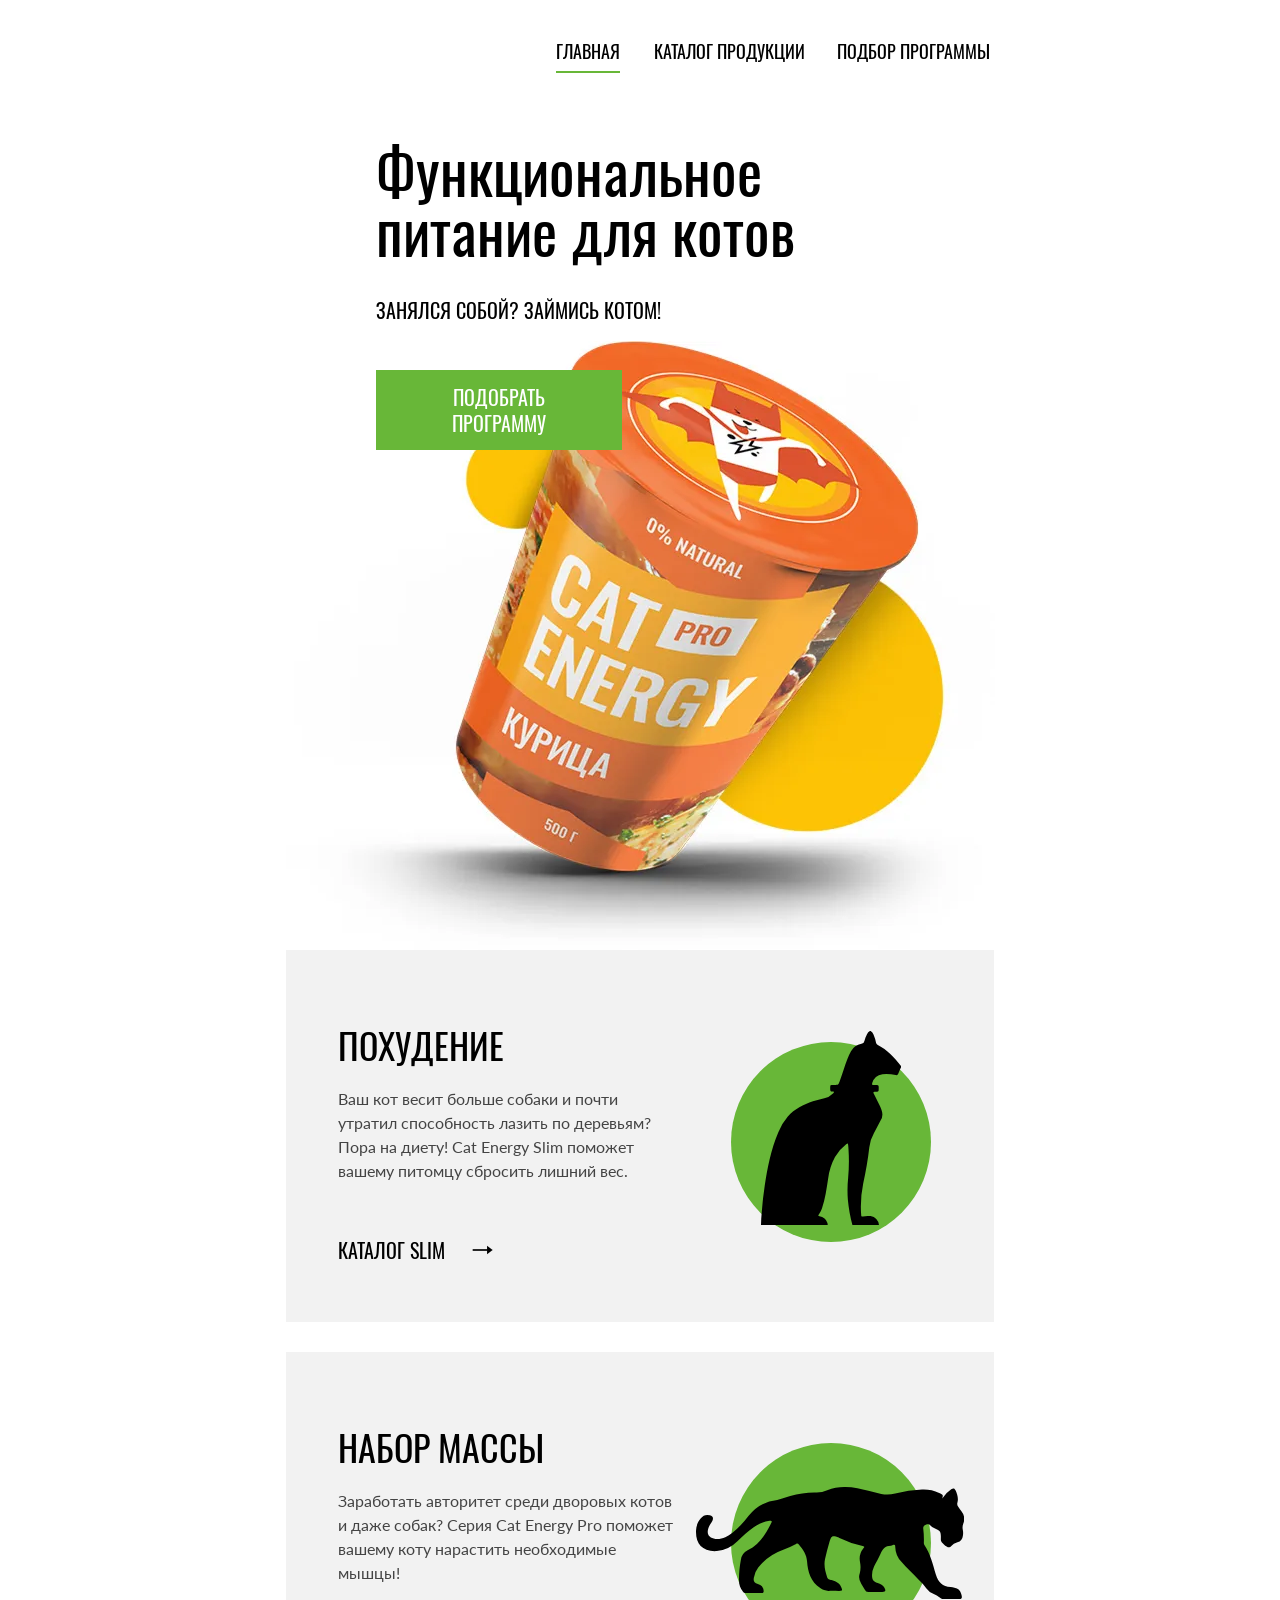
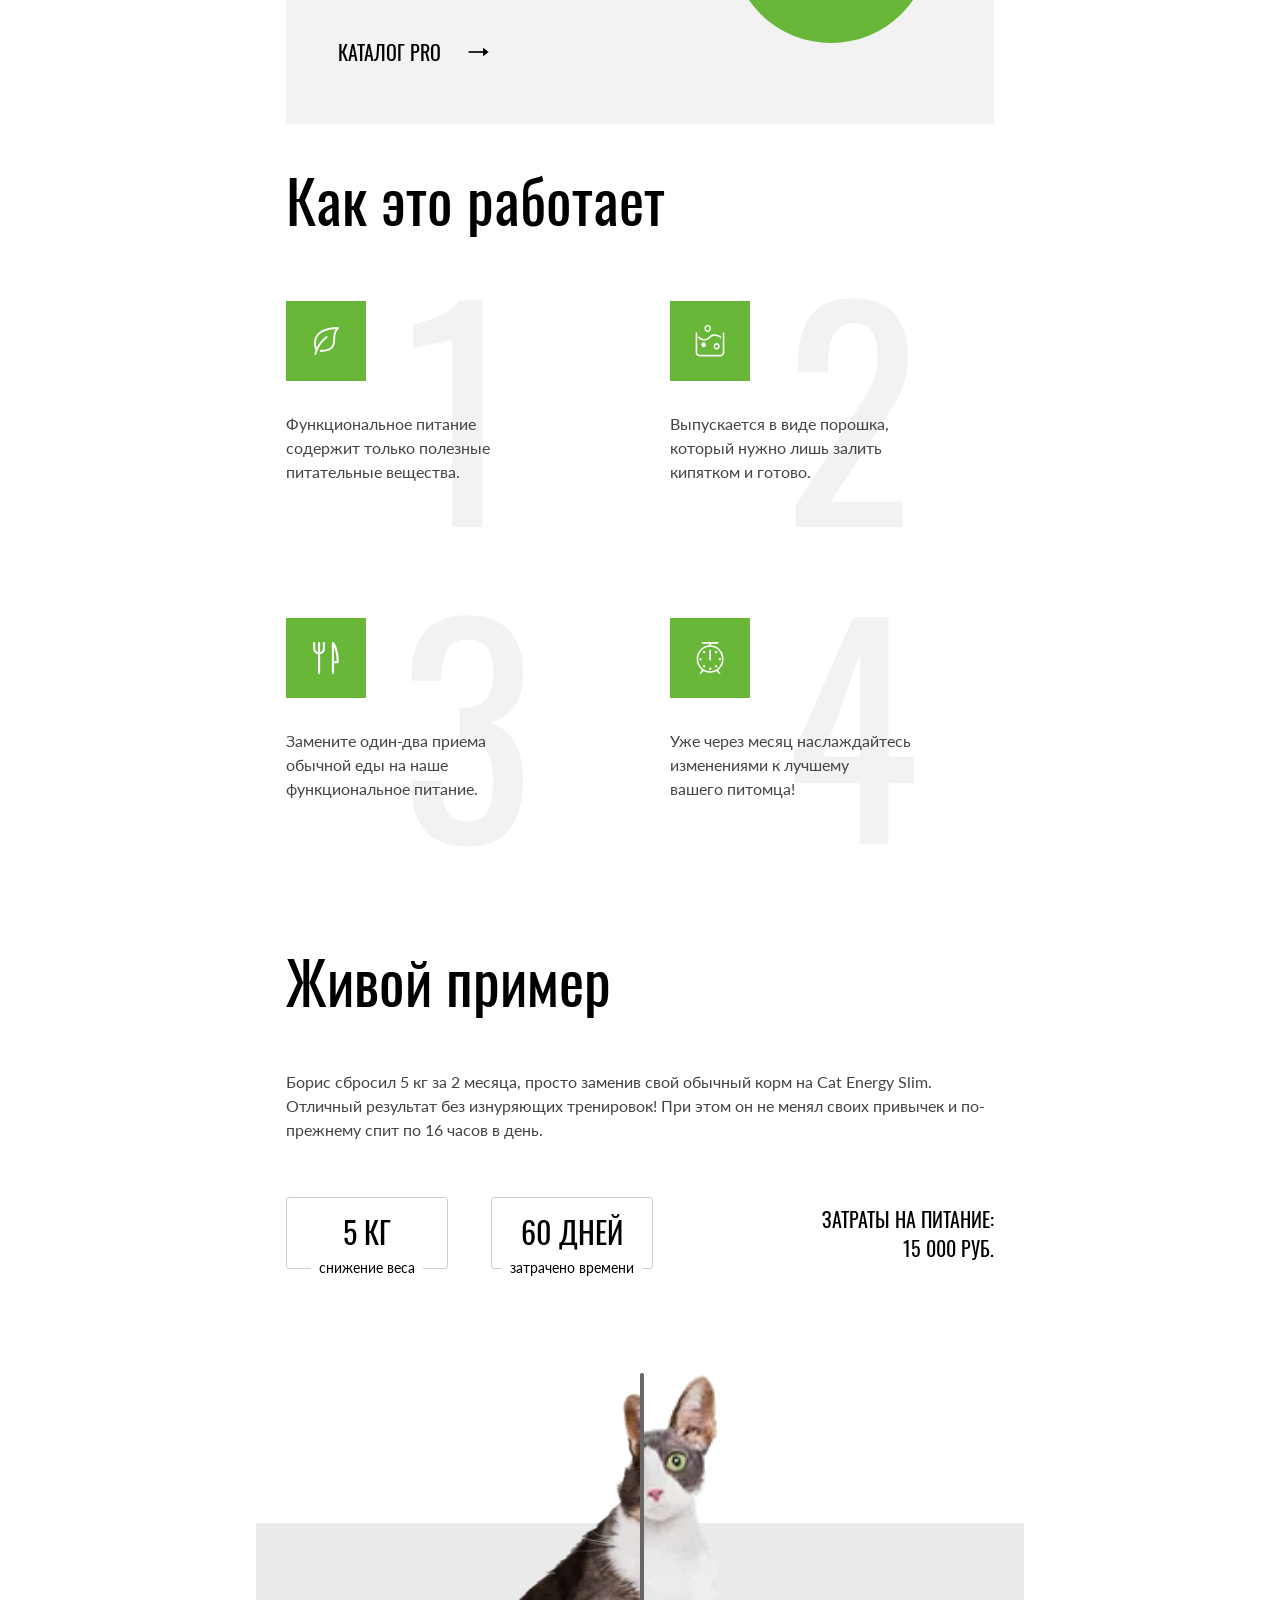
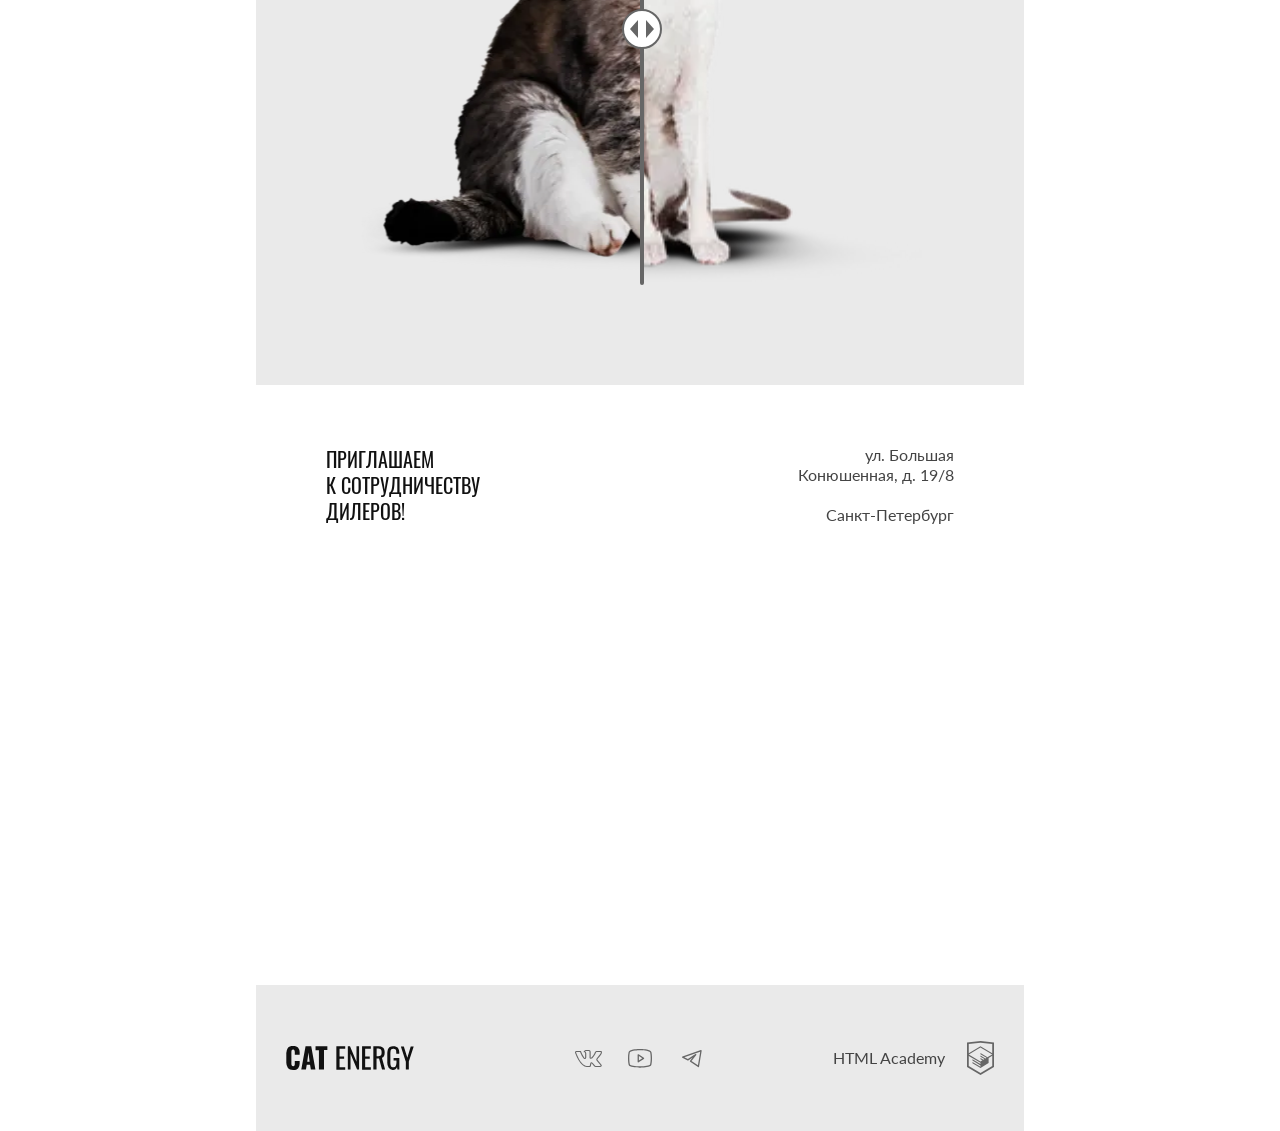
==== commit 2bb9a29c: "Deploying to gh-pages from @ SouLeha/2499479-cat-energy-2@f6d842da098df59c00f3240e9721688dfdffc477 🚀" ====
--- a/index.html
+++ b/index.html
@@ -1 +1 @@
-<!DOCTYPE html><html class="page" lang="ru"><head><meta charset="UTF-8"><title>CAT ENERGY</title><meta name="viewport" content="width=device-width,initial-scale=1"><link rel="stylesheet" href="styles/styles.css"><link rel="icon" href="favicon.ico"><link rel="icon" href="favicons/icon.svg" type="image/svg+xml"><link type="image/png" sizes="180x180" rel="apple-touch-icon" href="favicons/180.png"><link type="image/png" sizes="192x192" rel="icon" href="favicons/192.png"><link type="image/png" sizes="512x512" rel="icon" href="favicons/512.png"><link rel="manifest" href="manifest.json"><script src="scripts/index.js" defer="defer"></script></head><body class="page__body"><header class="main-header"><div class="main-header__navigation"><div class="main-header__wrapper"><a class="main-header__logo" href="#"><picture><source width="202" height="59" type="image/svg+xml" media="(min-width: 1440px)" srcset="images/index/logo-desktop.svg"><source width="174" height="50" type="image/svg+xml" media="(min-width: 768px)" srcset="images/index/logo-tablet.svg"><img class="logo-picture" src="images/index/logo-mobile.svg" width="33" height="38" alt="Логотип cat energy"></picture><img class="logo-words-mobile" src="images/index/logo-words-cat-energy-header.svg" width="101" height="18" alt="Текстовый логотип cat energy"> </a><button class="main-header__toggle" type="button"><span class="visually-hidden">Открыть меню</span></button> <button class="main-header__toggle-close" type="button"><span class="visually-hidden">Закрыть меню</span></button></div><div class="main-nav"><nav class="main-nav__wrapper"><ul class="main-nav__list"><li class="main-nav__link main-nav__link--current"><a href="index.html">Главная</a></li><li class="main-nav__link"><a href="catalog.html">Каталог продукции</a></li><li class="main-nav__link"><a href="#">Подбор программы</a></li></ul></nav></div></div><div class="main-header__container"><h1 class="main-header__title">Функциональное питание для котов</h1><span class="main-header__slogan">Занялся собой? Займись котом!</span><picture><source width="552" height="499" type="image/png" media="(min-width: 1440px)" srcset="images/index/index-cat-energy-product-desktop@1x.png, images/index/index-cat-energy-product-desktop@2x.png 2x"><source width="709" height="609" type="image/png" media="(min-width: 768px)" srcset="images/index/index-cat-energy-product-tablet@1x.png, images/index/index-cat-energy-product-tablet@2x.png 2x"><img class="main-header__product" src="images/index/index-cat-energy-product-mobile@1x.png" srcset="images/index/index-cat-energy-product-mobile@2x.png 2x" width="280" height="270" alt="оранжевый стакан с продукцией cat energy со вкусом курицы"></picture><button class="main-header__title-button" type="button">подобрать программу</button></div></header><section class="services"><h2 class="visually-hidden">Программы питания</h2><div class="services__item"><h3 class="services__title services__title-slim">Похудение</h3><p class="services__slogan">Ваш кот весит больше собаки и почти утратил способность лазить по деревьям? Пора на диету! Cat Energy Slim поможет вашему питомцу сбросить лишний вес.</p><button class="services__item-button" type="button">каталог slim</button></div><div class="services__item"><h3 class="services__title services__title-pro">Набор массы</h3><p class="services__slogan">Заработать авторитет среди дворовых котов и даже собак? Серия Cat Energy Pro поможет вашему коту нарастить необходимые мышцы!</p><button class="services__item-button" type="button">каталог pro</button></div></section><section class="advantages"><div class="advantages__wrapper"><h3 class="advantages__title">Как это работает</h3><ol class="advantages__list"><li class="advantages__item advantages__item--benefits">Функциональное питание содержит только полезные питательные вещества.</li><li class="advantages__item advantages__item--powder">Выпускается в виде порошка, который нужно лишь залить кипятком и готово.</li><li class="advantages__item advantages__item--tableware">Замените один-два приема обычной еды на наше функциональное питание.</li><li class="advantages__item advantages__item--clock">Уже через месяц наслаждайтесь изменениями к лучшему вашего&nbsp;питомца!</li></ol></div></section><section class="example"><div class="example__container"><h3 class="example__title">Живой пример</h3><p class="example__slogan">Борис сбросил 5 кг за 2 месяца, просто заменив свой обычный корм на Cat Energy Slim. Отличный результат без изнуряющих тренировок! При этом он не менял своих привычек и по-прежнему спит по 16 часов в день.</p><div class="example__item-promotion"><div class="example__item-result"><div class="example__item"><h4 class="example__item-title">5 кг</h4><p class="example__item-slogan">снижение веса</p></div><div class="example__item"><h4 class="example__item-title">60 дней</h4><p class="example__item-slogan">затрачено времени</p></div></div><p class="example__item-slogan-price">Затраты на питание: <span class="example__item-price">15 000 РУБ.</span></p></div></div><div class="example__slider"><picture><source width="560" height="512" type="image/png" media="(min-width: 768px)" srcset="images/index/fat-cat-tablet@1x.png, images/index/fat-cat-tablet@2x.png 2x"><img class="example__slider-img example__slider-img--fat-cat" src="images/index/fat-cat-mobile@1x.png" srcset="images/index/fat-cat-mobile@2x.png 2x" width="280" height="256" alt="изображение толстого котика слайд до похудения"></picture><picture><source width="560" height="512" type="image/png" media="(min-width: 768px)" srcset="images/index/slim-cat-tablet@1x.png, images/index/slim-cat-tablet@2x.png 2x"><img class="example__slider-img example__slider-img--slim-cat" src="images/index/slim-cat-mobile@1x.png" srcset="images/index/slim-cat-mobile@2x.png 2x" width="280" height="256" alt="изображение худого котика слайд после похудения"></picture><button class="example__slider-button" type="button"><span class="visually-hidden">Передвинуть ползунок слайдера</span></button></div></section><footer class="main-footer"><div class="main-footer__wrapper"><div class="main-footer__contacts contacts"><div class="contacts__container"><h2 class="contacts__title">приглашаем<br>к&nbsp;сотрудничеству дилеров!</h2><p class="contacts__text">ул. Большая Конюшенная, д. 19/8 <span class="contacts__text-city">Санкт-Петербург</span></p></div><div class="contacts__geoposition"><span class="visually-hidden">Геолокация магазина Cat Energy</span><picture><source width="1440" height="400" type="image/jpg" media="(min-width: 1440px)" srcset="images/location-cat-energy-desktop@1x.jpg, images/location-cat-energy-desktop@2x.jpg 2x"><source width="768" height="400" type="image/jpg" media="(min-width: 768px)" srcset="images/location-cat-energy-tablet@1x.jpg, images/location-cat-energy-tablet@2x.jpg 2x"><img class="geoposition-map" src="images/location-cat-energy-mobile@1x.jpg" srcset="images/location-cat-energy-mobile@2x.jpg 2x" width="320" height="362" alt="расположение магазина cat energy на карте по адресу: город Санкт-Петербург, улица Большая Конюшенная, дом 19/8"></picture></div></div><div class="main-footer__social-container"><div class="main-footer__social social"><h2 class="social__title visually-hidden">Cat energy</h2><a class="social__logo-link" href="#"><img class="social__logo" src="images/index/logo-words-cat-energy-footer.svg" width="128" height="24" alt="Текстовый логотип cat-energy"></a><ul class="social__list"><li class="social__item"><a class="social__link social__link--vkontakte" href="https://vk.com/htmlacademy">Вконтакте</a></li><li class="social__item"><a class="social__link social__link--youtube" href="https://www.youtube.com/user/htmlacademyru">Ютуб</a></li><li class="social__item"><a class="social__link social__link--telegram" href="https://t.me/htmlacademy">Телеграмм</a></li></ul></div><div class="main-footer__copyright"><a class="main-footer__copyright-link" href="https://htmlacademy.ru/intensive/adaptive">HTML Academy</a></div></div></div></footer></body></html>+<!DOCTYPE html><html class="page" lang="ru"><head><meta charset="UTF-8"><title>КЭТ ЭНЕРЖИ</title><meta name="viewport" content="width=device-width,initial-scale=1"><!-- preloader --><link rel="preload" href="fonts/lato/Lato-Regular.woff2" as="font" crossorigin="anonymous"><link rel="preload" href="fonts/oswald/oswaldregular.woff2" as="font" crossorigin="anonymous"><!-- styles --><link rel="stylesheet" href="styles/styles.css"><!-- favicons --><link rel="icon" href="favicon.ico"><link rel="icon" href="favicons/icon.svg" type="image/svg+xml"><link type="image/png" sizes="180x180" rel="apple-touch-icon" href="favicons/180.png"><link type="image/png" sizes="192x192" rel="icon" href="favicons/192.png"><link type="image/png" sizes="512x512" rel="icon" href="favicons/512.png"><link rel="manifest" href="manifest.json"><!-- scripts --><script src="scripts/index.js" defer="defer"></script></head><body class="page__body"><header class="main-header"><div class="main-header__navigation" data-test="header"><div class="main-header__wrapper"><a class="main-header__logo" href="index.html"><picture><source width="202" height="59" type="image/svg+xml" media="(min-width: 1440px)" srcset="images/index/logo-desktop.svg"><source width="174" height="50" type="image/svg+xml" media="(min-width: 768px)" srcset="images/index/logo-tablet.svg"><img class="logo-picture" src="images/index/logo-mobile.svg" width="33" height="38" alt="Логотип cat energy"></picture><img class="logo-words-mobile" src="images/index/logo-words-cat-energy-header.svg" width="101" height="18" alt="Текстовый логотип cat energy"></a></div><nav class="main-nav main-nav--open main-nav--nojs"><button class="main-nav__toggle" type="button"><span class="visually-hidden">Открыть меню</span></button><div class="main-nav__wrapper"><ul class="main-nav__list"><li class="main-nav__link main-nav__link--current"><a href="#">Главная</a></li><li class="main-nav__link"><a href="catalog.html">Каталог продукции</a></li><li class="main-nav__link"><a href="#">Подбор программы</a></li></ul></div></nav></div><div class="main-header__container" data-test="hero"><h1 class="main-header__title">Функциональное питание для котов</h1><span class="main-header__slogan">Занялся собой? Займись котом!</span><picture><source width="552" height="499" type="image/webp" media="(min-width: 1440px)" srcset="images/index/index-cat-energy-product-desktop@1x.webp, images/index/index-cat-energy-product-desktop@2x.webp 2x"><source width="709" height="609" type="image/webp" media="(min-width: 768px)" srcset="images/index/index-cat-energy-product-tablet@1x.webp, images/index/index-cat-energy-product-tablet@2x.webp 2x"><source width="280" height="270" type="image/webp" srcset="images/index/index-cat-energy-product-mobile@1x.webp, images/index/index-cat-energy-product-mobile@2x.webp 2x"><source width="552" height="499" type="image/png" media="(min-width: 1440px)" srcset="images/index/index-cat-energy-product-desktop@1x.png, images/index/index-cat-energy-product-desktop@2x.png 2x"><source width="709" height="609" type="image/png" media="(min-width: 768px)" srcset="images/index/index-cat-energy-product-tablet@1x.png, images/index/index-cat-energy-product-tablet@2x.png 2x"><img class="main-header__product" src="images/index/index-cat-energy-product-mobile@1x.png" srcset="images/index/index-cat-energy-product-mobile@2x.png 2x" width="280" height="270" alt="оранжевый стакан с продукцией cat energy со вкусом курицы"></picture><button class="main-header__title-button button" type="button">подобрать программу</button></div></header><section class="services" data-test="programs"><h2 class="visually-hidden">Программы питания</h2><div class="services__item"><h3 class="services__title services__title-slim">Похудение</h3><p class="services__slogan">Ваш кот весит больше собаки и почти утратил способность лазить по деревьям? Пора на диету! Cat Energy Slim поможет вашему питомцу сбросить лишний вес.</p><button class="services__item-button" type="button">каталог slim</button></div><div class="services__item"><h3 class="services__title services__title-pro">Набор массы</h3><p class="services__slogan">Заработать авторитет среди дворовых котов и даже собак? Серия Cat Energy Pro поможет вашему коту нарастить необходимые мышцы!</p><button class="services__item-button" type="button">каталог pro</button></div></section><section class="advantages" data-test="features"><div class="advantages__wrapper"><h3 class="advantages__title">Как это работает</h3><ol class="advantages__list"><li class="advantages__item advantages__item--benefits">Функциональное питание содержит только полезные питательные вещества.</li><li class="advantages__item advantages__item--powder">Выпускается в виде порошка, который нужно лишь залить кипятком и готово.</li><li class="advantages__item advantages__item--tableware">Замените один-два приема обычной еды на наше функциональное питание.</li><li class="advantages__item advantages__item--clock">Уже через месяц наслаждайтесь изменениями к лучшему вашего&nbsp;питомца!</li></ol></div></section><section class="example" data-test="proof"><div class="example__container"><h3 class="example__title">Живой пример</h3><p class="example__slogan">Борис сбросил 5 кг за 2 месяца, просто заменив свой обычный корм на Cat Energy Slim. Отличный результат без изнуряющих тренировок! При этом он не менял своих привычек и по-прежнему спит по 16 часов в день.</p><div class="example__item-promotion"><div class="example__item-result"><div class="example__item"><h4 class="example__item-title">5 кг</h4><p class="example__item-slogan">снижение веса</p></div><div class="example__item"><h4 class="example__item-title">60 дней</h4><p class="example__item-slogan">затрачено времени</p></div></div><p class="example__item-slogan-price">Затраты на питание: <span class="example__item-price">15 000 РУБ.</span></p></div></div><div class="example__slider"><div class="example__slider-before"><picture><source width="560" height="512" type="image/webp" media="(min-width: 768px)" srcset="images/index/fat-cat-tablet@1x.webp, images/index/fat-cat-tablet@2x.webp 2x"><source width="280" height="256" type="image/webp" srcset="images/index/fat-cat-mobile@1x.webp, images/index/fat-cat-mobile@2x.webp 2x"><source width="560" height="512" type="image/png" media="(min-width: 768px)" srcset="images/index/fat-cat-tablet@1x.png, images/index/fat-cat-tablet@2x.png 2x"><img class="example__slider-img example__slider-img--fat-cat" src="images/index/fat-cat-mobile@1x.png" srcset="images/index/fat-cat-mobile@2x.png 2x" width="280" height="256" alt="изображение толстого котика слайд до похудения"></picture></div><div class="example__slider-after"><picture><source width="560" height="512" type="image/webp" media="(min-width: 768px)" srcset="images/index/slim-cat-mobile@1x.webp, images/index/slim-cat-tablet@2x.webp 2x"><source width="280" height="256" type="image/webp" srcset="images/index/slim-cat-mobile@1x.webp, images/index/slim-cat-mobile@2x.webp 2x"><source width="560" height="512" type="image/png" media="(min-width: 768px)" srcset="images/index/slim-cat-tablet@1x.png, images/index/slim-cat-tablet@2x.png 2x"><img class="example__slider-img example__slider-img--slim-cat" src="images/index/slim-cat-mobile@1x.png" srcset="images/index/slim-cat-mobile@2x.png 2x" width="280" height="256" alt="изображение худого котика слайд после похудения"></picture></div><button class="example__slider-button" type="button"><span class="visually-hidden">Передвинуть ползунок слайдера</span></button></div></section><footer class="main-footer"><div class="main-footer__wrapper"><div class="main-footer__contacts contacts" data-test="contacts"><div class="contacts__container"><h2 class="contacts__title">приглашаем<br>к&nbsp;сотрудничеству дилеров!</h2><p class="contacts__text">ул. Большая Конюшенная, д. 19/8 <span class="contacts__text-city">Санкт-Петербург</span></p></div><div class="contacts__geoposition"><span class="visually-hidden">Геолокация магазина Cat Energy</span><noscript><div class="contacts__map-nojs"></div></noscript><iframe src="https://yandex.ru/map-widget/v1/?um=constructor%3A516ef34e59905abd681ddc3390747166a5f4e4b459ae203bff091e6bc81c27e9&amp;source=constructor" width="320" height="362"></iframe></div></div><div class="main-footer__social-container" data-test="footer"><div class="main-footer__social social"><h2 class="social__title visually-hidden">Cat energy</h2><a class="social__logo-link" href="#"><img class="social__logo" src="images/index/logo-words-cat-energy-footer.svg" width="128" height="24" alt="Текстовый логотип cat-energy"></a><ul class="social__list"><li class="social__item" tabindex="0"><a class="social__link social__link--vkontakte" tabindex="-1" href="https://vk.com/htmlacademy">Вконтакте</a></li><li class="social__item" tabindex="0"><a class="social__link social__link--youtube" tabindex="-1" href="https://www.youtube.com/user/htmlacademyru">Ютуб</a></li><li class="social__item" tabindex="0"><a class="social__link social__link--telegram" tabindex="-1" href="https://t.me/htmlacademy">Телеграмм</a></li></ul></div><div class="main-footer__copyright"><a class="main-footer__copyright-link" href="https://htmlacademy.ru/intensive/adaptive" aria-label="Переход на страницу школы HTML Academy">HTML Academy</a></div></div></div></footer><script src="scripts/script.js"></script></body></html>
--- a/styles/styles.css
+++ b/styles/styles.css
@@ -1 +1 @@
-@font-face{font-family:Lato;font-weight:400;font-style:normal;src:url(../fonts/lato/Lato-Regular.woff2)format("woff2");font-display:swap}@font-face{font-family:Oswald;font-weight:400;font-style:normal;src:url(../fonts/oswald/oswaldregular.woff2)format("woff2");font-display:swap}*,:before,:after{box-sizing:border-box}html{height:100%}body{font-family:Lato,sans-serif}img{object-fit:contain;vertical-align:middle;max-width:100%}a{text-decoration:none}.visually-hidden{white-space:nowrap;-webkit-clip-path:inset(100%);clip-path:inset(100%);clip:rect(0 0 0 0);border:0;width:1px;height:1px;margin:-1px;padding:0;position:absolute;overflow:hidden}.page{color:#444;background-color:#fff;font-family:Lato,sans-serif;font-size:14px;line-height:18px}.page__body{width:320px;min-height:100%;margin:0 auto;padding:0;font-family:Lato,sans-serif}@media (width>=768px){.page__body{width:768px}}@media (width>=1440px){.page__body{width:1440px}}.header,.main-header{margin:0}@media (width>=1440px){.main-header{padding-top:55px}}@media (width>=768px){.main-header__navigation{flex-wrap:wrap;justify-content:space-between;margin:25px 0 0;padding-right:34px;display:flex}}@media (width>=1440px){.main-header__navigation{margin:0;padding:0 110px}}.main-header__wrapper{justify-content:space-between;align-items:center;margin:13px auto 15px;padding:0 20px;display:flex}@media (width>=768px){.main-header__wrapper{margin:0;padding:0 0 0 30px}}@media (width>=1440px){.main-header__wrapper{padding:0;position:relative}}.main-header__logo{margin:0}.main-header__container{background-image:linear-gradient(#68b738d9,#68b738d9),url(../images/index/index-background-header-mobile@1x.png);background-repeat:no-repeat;background-size:320px 302px;margin:0 0 20px;padding-top:27px}@media (resolution>=2dppx){.main-header__container{background-image:linear-gradient(#68b738d9,#68b738d9),url(../images/index/index-background-header-mobile@2x.png);margin-bottom:0}}@media (width>=768px){.main-header__container{background-image:none;position:relative}}@media (width>=1440px){.main-header__container{padding-top:0}.main-header__container:before{content:"";z-index:-1;background-image:linear-gradient(#68b738d9,#68b738d9),url(../images/index/index-background-header-desktop@1x.png);background-repeat:no-repeat;background-size:720px 694px;width:720px;height:694px;padding-top:0;position:absolute;top:-224px;right:0}}.main-header__title{color:#fff;text-transform:none;text-align:center;width:auto;margin:0 35px 25px;font-family:Oswald,sans-serif;font-size:36px;font-weight:400;line-height:36px;display:block}@media (width>=768px){.main-header__title{color:#000;text-align:start;width:420px;margin:38px 0 40px 120px;font-size:60px;line-height:60px}}@media (width>=1440px){.main-header__title{margin-top:110px;margin-left:190px}}.main-header__slogan{color:#fff;text-transform:uppercase;text-align:center;width:auto;margin:0 0 29px;font-family:Oswald,sans-serif;font-size:14px;font-weight:400;line-height:14px;display:block}@media (width>=768px){.main-header__slogan{color:#000;text-align:start;width:290px;margin-bottom:21px;margin-left:120px;font-size:20px;line-height:20px}}@media (width>=1440px){.main-header__slogan{margin-bottom:82px;margin-left:190px;padding-bottom:290px}}.main-header__product{margin:0 auto;display:block}@media (width>=1440px){.main-header__product{content:"";position:absolute;top:-81px;right:23%}}.main-header__title-button{color:#fff;text-transform:uppercase;background-color:#68b738;border:none;margin:0 20px;padding:10px 64px;font-family:Oswald,sans-serif;font-size:16px;line-height:20px}@media (width>=768px){.main-header__title-button{margin-left:120px;padding:14px 28px;font-size:20px;line-height:26px;position:absolute;top:295px}}@media (width>=1440px){.main-header__title-button{margin-left:190px;top:232px}}.main-header__toggle{background-color:#fff;background-image:url(../icons/stack.svg#icon-burger);background-repeat:no-repeat;background-size:24px 24px;border:none;width:24px;height:24px;margin:0}@media (width>=768px){.main-header__toggle{display:none}}.main-header__toggle-close{background-color:#fff;background-image:url(../icons/stack.svg#icon-cross);background-repeat:no-repeat;background-size:18px 18px;border:none;width:18px;height:18px;margin:0;display:none}@media (width>=768px){.main-header__toggle-close{display:none}}.logo-words-mobile{margin:0 0 0 56px}@media (width>=768px){.logo-words-mobile{display:none}}.main-nav{color:#000;background-color:#fff}@media (width>=1440px){.main-nav{background-color:#0000}}.main-nav__toggle,.main-nav__wrapper{margin:0}.main-nav__list{margin:0;padding:0}@media (width>=768px){.main-nav__list{flex-wrap:wrap;justify-content:end;display:flex}}@media (width>=1440px){.main-nav__list{justify-content:end;width:100%;padding-right:0}}.main-nav__list li:last-child{border-bottom:1px solid #e6e6e6;margin:0;padding:0}@media (width>=768px){.main-nav__list li:last-child{border:none;padding-left:34px}}.main-nav__link{text-transform:uppercase;text-align:center;color:#000;font-family:Oswald,sans-serif;font-size:20px;font-weight:400;line-height:20px;text-decoration:none;list-style-type:none}@media (width>=768px){.main-nav__link{border:none;padding-left:34px;font-size:18px;line-height:24px}}@media (width>=1440px){.main-nav__link{font-size:20px;line-height:30px}}.main-nav__link a{color:#000;border-top:1px solid #e6e6e6;padding:22px 0 24px;text-decoration:none;display:block}@media (width>=768px){.main-nav__link a{border:none;padding:14px 0 10px}}@media (width>=1440px){.main-nav__link a{color:#fff;padding:18px 0 6px}}@media (width>=768px){.main-nav__link--catalog{color:#000;padding-left:34px;padding-right:0}.main-nav__link--catalog a{color:#000}}.main-nav__link--current{margin:0}.services{padding:0 20px;font-family:Lato,sans-serif}@media (width>=768px){.services{padding:0 30px}}@media (width>=1440px){.services{justify-content:space-between;padding:0 110px;display:flex}}.services__item{background-color:#f2f2f2;width:auto;margin:20px 0 0;padding-top:30px;padding-bottom:18px}@media (width>=768px){.services__item{margin-top:0;margin-bottom:30px;padding-top:77px;padding-bottom:57px;position:relative}}@media (width>=1440px){.services__item{width:570px}}.services__title{text-transform:uppercase;text-align:center;color:#000;flex-wrap:wrap;justify-content:start;align-items:center;gap:20px;margin:0 0 29px;font-family:Oswald,sans-serif;font-size:24px;font-weight:400;line-height:37px;display:flex;position:relative}@media (width>=768px){.services__title{text-align:start;margin-bottom:24px;margin-left:53px;font-size:36px;line-height:36px}}@media (width>=1440px){.services__title{align-items:start;margin-bottom:8px}}.services__title-slim:before{content:"";background-color:#68b738;border-radius:50%;width:50px;height:50px;margin:0;display:block}@media (width>=768px){.services__title-slim:before{width:200px;height:200px;margin-right:63px;position:absolute;top:15px;right:0}}@media (width>=1440px){.services__title-slim:before{width:100px;height:100px;margin-right:41px;position:relative;top:-30px;right:1px}}.services__title-slim:after{content:"";background-image:url(../icons/stack.svg#icon-cat-slim);background-repeat:no-repeat;background-size:36px 50px;width:36px;height:50px;margin:0;position:absolute;top:-3px;left:7px}@media (width>=768px){.services__title-slim:after{background-size:140px 194px;width:140px;height:194px;margin-right:63px;top:4px;left:auto;right:30px}}@media (width>=1440px){.services__title-slim:after{background-size:70px 97px;width:70px;height:97px;top:-36px;left:14px}}.services__title-pro:before{content:"";background-color:#68b738;border-radius:50%;width:50px;height:50px;margin:0;display:block}@media (width>=768px){.services__title-pro:before{width:200px;height:200px;margin-right:63px;position:absolute;top:14px;right:0}}@media (width>=1440px){.services__title-pro:before{width:100px;height:100px;margin-right:41px;position:relative;top:-30px;right:1px}}.services__title-pro:after{content:"";background-image:url(../icons/stack.svg#icon-cat-pro);background-repeat:no-repeat;background-size:67px 28px;width:67px;height:28px;margin:0;position:absolute;left:-9px}@media (width>=768px){.services__title-pro:after{background-size:268px 112px;width:268px;height:112px;margin-right:30px;top:58px;left:auto;right:0}}@media (width>=1440px){.services__title-pro:after{background-size:134px 56px;width:134px;height:56px;top:-10px;left:-20px}}.services__slogan{border-bottom:1px solid #d9d9d9;width:260px;margin-left:20px;margin-right:20px;padding-bottom:23px;font-size:14px;line-height:18px}@media (width>=768px){.services__slogan{border:none;width:340px;margin:0 53px;padding-bottom:52px;font-size:16px;line-height:24px}}@media (width>=1440px){.services__slogan{width:460px;padding-bottom:28px}}.services__item-button{text-transform:uppercase;text-align:center;color:#000;border:none;margin:0 0 0 20px;padding:0;font-family:Oswald,sans-serif;font-size:16px;line-height:16px;display:flex}@media (width>=768px){.services__item-button{margin-left:53px;font-size:20px;line-height:30px}}.services__item-button:after{content:"";background-color:#000;width:32px;height:10px;margin:auto 15px;display:block;-webkit-mask-image:url(../icons/stack.svg#icon-arrow);mask-image:url(../icons/stack.svg#icon-arrow);-webkit-mask-position:100%;mask-position:100%;-webkit-mask-size:32px 10px;mask-size:32px 10px;-webkit-mask-repeat:no-repeat;mask-repeat:no-repeat}@media (width>=768px){.services__item-button:after{align-items:center;margin:auto 25px}}.advantages{width:auto;margin:0 0 30px;padding:0 20px}@media (width>=768px){.advantages{margin-bottom:47px;padding:0 30px}}@media (width>=1440px){.advantages{margin-bottom:67px;padding:0 110px}}.advantages__wrapper{margin:0}.advantages__title{text-align:start;color:#000;margin:20px 0 0;font-family:Oswald,sans-serif;font-size:36px;font-weight:400;line-height:40px}@media (width>=768px){.advantages__title{margin-top:45px;margin-bottom:32px;font-size:60px;line-height:60px}}.advantages__list{margin:40px 0 0;padding:0;list-style-type:none}@media (width>=768px){.advantages__list{counter-reset:chapter;grid-template-columns:repeat(2,1fr);gap:37px 59px;margin:0;display:grid}}@media (width>=1440px){.advantages__list{grid-template-columns:repeat(4,1fr)}}.advantages__item{justify-content:start;gap:20px;margin:0;display:flex}@media (width>=768px){.advantages__item{color:#444;padding-top:40px;padding-bottom:57px;padding-right:57px;font-family:Lato,sans-serif;font-size:16px;font-weight:400;line-height:24px;display:block;position:relative}}@media (width>=1440px){.advantages__item{padding-right:15px}}@media (width>=768px){.advantages__item:after{content:counter(chapter)"";z-index:-1;color:#f2f2f2;counter-increment:chapter;font-family:Oswald,Arial,sans-serif;font-size:280px;line-height:280px;display:block;position:absolute;top:0;right:76px}.advantages__item--benefits:after{right:100px}}@media (width>=1440px){.advantages__item:after{right:10px}.advantages__item--benefits:after{right:37px}}.advantages__item--benefits:before{background-image:url(../icons/stack.svg#icon-leaf);background-size:30px 32px}.advantages__item--powder:before{background-image:url(../icons/stack.svg#icon-solution);background-size:30px 32px}.advantages__item--tableware:before{background-image:url(../icons/stack.svg#icon-tableware);background-size:30px 32px}.advantages__item--clock:before{background-image:url(../icons/stack.svg#icon-clock);background-size:30px 32px}.advantages__item:before{content:"";background-color:#68b738;background-position:50%;background-repeat:no-repeat;flex-shrink:0;width:60px;height:60px;margin-bottom:20px;display:block}@media (width>=768px){.advantages__item:before{width:80px;height:80px;margin-bottom:31px;margin-right:38px}}.example{background-color:#eaeaea;margin:0;padding:25px 20px 0}@media (width>=768px){.example{background-color:#0000;background-image:linear-gradient(0deg,#eaeaea 462px,#0000 462px 100%);padding:45px 0 100px}}@media (width>=1440px){.example{background-position:bottom;background-repeat:no-repeat;background-size:auto 462px;grid-template-columns:1fr 560px;padding:0 110px;display:grid}.example__container{width:432px}}.example__title{text-align:start;color:#000;margin:0;font-family:Oswald,sans-serif;font-size:36px;font-weight:400;line-height:40px}@media (width>=768px){.example__title{padding:0 30px;font-size:60px;line-height:60px}}@media (width>=1440px){.example__title{margin:0 0 76px;padding:0}}.example__slogan{margin:0;padding:40px 0 0;font-family:Lato,sans-serif}@media (width>=768px){.example__slogan{padding:60px 30px 0;font-size:16px;line-height:24px}}@media (width>=1440px){.example__slogan{padding:70px 0 69px}}.example__item-promotion{flex-wrap:wrap;justify-content:center;display:flex}@media (width>=768px){.example__item-promotion{justify-content:space-between;padding:55px 30px 0;font-size:16px;line-height:24px}}@media (width>=1440px){.example__item-promotion{padding:0}}.example__item-result{flex-wrap:wrap;justify-content:space-between;min-width:280px;margin-top:20px;display:flex}@media (width>=768px){.example__item-result{margin-top:0}.example__item{justify-content:start;width:auto;margin-right:43px}}.example__item-title{text-align:center;text-transform:uppercase;color:#000;border:1px solid #cdcdcd;border-radius:3px;width:124px;margin:0;padding:14px 0 17px;font-family:Oswald,sans-serif;font-size:24px;font-weight:400;line-height:24px;display:block}@media (width>=768px){.example__item-title{width:162px;padding:15px 28px 18px;font-size:30px;line-height:37px}}.example__item-slogan{text-align:center;color:#000;background-color:#eaeaea;width:86px;margin:-10px 0 0 18px;padding:0 4px;font-family:Lato,sans-serif;font-size:12px;font-weight:400;line-height:12px}@media (width>=768px){.example__item-slogan{background-color:#fff;width:max-content;margin:-8px auto 0;padding:0 8px;font-size:14px;line-height:14px}}@media (width>=1440px){.example__item-slogan{background-color:#eaeaea}}.example__item-slogan-price{text-transform:uppercase;text-align:center;color:#000;font-family:Oswald,sans-serif;font-size:14px;font-style:normal;font-weight:400;line-height:20px}@media (width>=768px){.example__item-slogan-price{text-align:end;align-self:start;width:180px;margin:11px 0 0;font-size:20px;line-height:20px}}@media (width>=1440px){.example__item-slogan-price{text-align:start;width:432px;margin:55px 0 75px;font-size:20px;line-height:20px}}@media (width>=768px){.example__item-price{margin-top:9px;display:block}}@media (width>=1440px){.example__item-price{margin:0 0 0 63px;display:inline}}.example__slider{min-width:280px;min-height:256px;margin:0;position:relative}@media (width>=768px){.example__slider{min-width:560px;min-height:512px;margin-top:100px;padding:0 30px}}@media (width>=1440px){.example__slider{height:512px;margin:0;padding:0}}.example__slider-img{width:280px;position:absolute}@media (width>=768px){.example__slider-img{width:560px;transform:translate(13%)}}@media (width>=1440px){.example__slider-img{transform:translate(0)}}.example__slider-button{cursor:pointer;background-color:#666;border:none;border-radius:2px;width:4px;height:100%;margin:0;padding:0;display:block;position:absolute;top:0;left:50%}.example__slider-button:before{content:"";background-color:#fff;border:2px solid #666;border-radius:50%;width:40px;height:40px;position:absolute;top:50%;left:50%;transform:translate(-50%,-50%)}.example__slider-button:after{content:"";background-color:#666;width:24px;height:18px;position:absolute;top:50%;left:50%;transform:translate(-50%,-50%);-webkit-mask-image:url(../icons/stack.svg#icon-slider-arrow);mask-image:url(../icons/stack.svg#icon-slider-arrow);-webkit-mask-position:50%;mask-position:50%;-webkit-mask-size:24px 18px;mask-size:24px 18px;-webkit-mask-repeat:no-repeat;mask-repeat:no-repeat}.catalog{margin:0}.catalog__container{margin:0;padding:0}@media (width>=768px){.catalog__container{padding:0}}.catalog__title{color:#000;border-bottom:1px solid #ebebeb;margin:0;padding:26px 20px 40px;font-family:Oswald,sans-serif;font-size:36px;font-weight:400;line-height:36px}@media (width>=768px){.catalog__title{border:none;padding:65px 30px 84px;font-size:60px;line-height:60px}}@media (width>=1440px){.catalog__title{padding:74px 110px 84px}}.catalog__list{margin:0;padding:0;display:block}@media (width>=768px){.catalog__list{border:none;flex-wrap:wrap;justify-content:start;gap:60px;width:768px;padding:0 30px;display:flex}}@media (width>=1440px){.catalog__list{border:none;flex-wrap:wrap;justify-content:start;gap:62px 80px;width:1440px;padding:0 110px;display:flex}}.catalog__item{text-align:center;border-bottom:1px solid #ebebeb;flex-wrap:wrap;justify-content:space-between;width:320px;padding-top:20px;list-style-type:none;display:flex}@media (width>=768px){.catalog__item{background-color:#f2f2f2;border:none;justify-content:center;width:324px;margin-top:82px;padding-top:10px;padding-bottom:14px}}@media (width>=1440px){.catalog__item{background-color:#f2f2f2;flex-direction:column;justify-content:normal;align-items:center;width:245px;margin-top:81px;padding-top:0;padding-bottom:40px}}.catalog__item-info{padding-right:20px}@media (width>=768px){.catalog__item-info{padding:0}}@media (width>=1440px){.catalog__item-info{margin-top:12px}}.catalog__item-more{flex-direction:column;display:flex}@media (width>=768px){.catalog__item-more{background-color:#fff;border:1px solid #f2f2f2;justify-content:flex-start;padding-top:0}}@media (width>=1440px){.catalog__item-more{justify-content:flex-start;margin-top:81px;padding:0}}.catalog__item-more:before{content:"";background-color:#d3d3d3;width:30px;height:30px;margin:0 auto;display:block;-webkit-mask-image:url(../icons/stack.svg#icon-plus);mask-image:url(../icons/stack.svg#icon-plus);-webkit-mask-position:50%;mask-position:50%;-webkit-mask-size:30px 30px;mask-size:30px 30px;-webkit-mask-repeat:no-repeat;mask-repeat:no-repeat}@media (width>=768px){.catalog__item-more:before{width:60px;height:60px;margin-top:50px;margin-bottom:50px;-webkit-mask-size:60px 60px;mask-size:60px 60px}}@media (width>=1440px){.catalog__item-more:before{margin-bottom:0}}.catalog__item-link{margin:0;display:block}@media (width>=768px){.catalog__image-small{margin-top:-82px}}@media (width>=1440px){.catalog__image-small{margin-top:-52px;margin-bottom:19px}}@media (width>=768px){.catalog__image-big{margin-top:-82px}}@media (width>=1440px){.catalog__image-big{margin-top:-64px;margin-bottom:7px}}.catalog__item-title{text-transform:uppercase;text-align:start;color:#222;width:80px;margin-top:0;font-family:Oswald,sans-serif;font-size:16px;font-weight:400;line-height:20px}@media (width>=768px){.catalog__item-title{text-align:center;width:135px;margin:22px auto 0;font-size:20px;line-height:24px}}@media (width>=1440px){.catalog__item-title{margin-top:0}}.catalog__item-title--more{text-align:center;width:320px;margin-bottom:0;padding-top:23px}@media (width>=768px){.catalog__item-title--more{width:170px;margin:0 auto;padding-top:0}}@media (width>=1440px){.catalog__item-title--more{margin-top:40px;margin-bottom:0}}.catalog__item-compound{justify-content:space-between;width:140px;padding:0;font-family:Lato,sans-serif;font-size:12px;font-weight:400;line-height:16px;display:flex}@media (width>=768px){.catalog__item-compound{width:250px;margin-bottom:17px;padding-top:20px;font-size:16px;line-height:20px}}@media (width>=1440px){.catalog__item-compound{width:169px;margin-bottom:34px}}.catalog__list-description{text-align:start;padding:0;list-style-type:none}@media (width>=768px){.catalog__list-description{width:50%}}.catalog__item-description{margin:0;padding:0}@media (width>=768px){.catalog__item-description{border-bottom:1px solid #cdcdcd;padding-bottom:5px}}@media (width>=1440px){.catalog__item-description{border-bottom:1px solid #cdcdcd;margin-top:5px;padding-bottom:10px}}.catalog__list-compound{text-align:end;padding:0;list-style-type:none}@media (width>=768px){.catalog__list-compound{width:50%}.catalog__list-description li:not(:first-child),.catalog__list-compound li:not(:first-child){margin-top:5px}}@media (width>=1440px){.catalog__list-description li:not(:last-child),.catalog__list-compound li:not(:last-child){padding-bottom:5px}}.catalog__item-compound-info{margin:0;padding:0}@media (width>=768px){.catalog__item-compound-info{border-bottom:1px solid #cdcdcd;padding-bottom:5px}}@media (width>=1440px){.catalog__item-compound-info{border-bottom:1px solid #cdcdcd;margin-top:5px;padding-bottom:10px}}.catalog__link{text-transform:uppercase;color:#fff;background-color:#68b738;width:280px;margin:17px auto 25px;padding:10px 109px;font-family:Oswald,sans-serif;font-size:16px;font-weight:400;line-height:20px;text-decoration:none;display:block}@media (width>=768px){.catalog__link{width:250px;padding:10px 94px}}@media (width>=1440px){.catalog__link{width:169px;margin:0;padding:10px 54px}}.catalog__slogan{color:#444;margin:8px 0 0;font-family:Lato,sans-serif;font-size:12px;font-weight:400;line-height:16px}@media (width>=768px){.catalog__slogan{width:170px;margin:23px auto 0;font-size:16px;line-height:18px}}@media (width>=1440px){.catalog__slogan{margin-top:25px}}.catalog__link-button{text-transform:uppercase;color:#444;background-color:#f2f2f2;width:280px;margin:21px auto 25px;padding:10px 95px;font-family:Oswald,sans-serif;font-size:16px;font-weight:400;line-height:20px;text-decoration:none;display:block}@media (width>=768px){.catalog__link-button{width:250px;margin-top:82px;margin-bottom:0;padding:10px 80px}}@media (width>=1440px){.catalog__link-button{width:169px;margin-top:91px;margin-bottom:0;padding:10px 39px}}.aside{margin:0}.aside__container{width:320px;margin:0;padding:0 20px}@media (width>=768px){.aside__container{width:768px;margin:74px 0 0;padding:0 30px}}@media (width>=1440px){.aside__container{width:1440px;margin:70px 0 0;padding:0 110px}}.aside__title{color:#000;border-bottom:1px solid #cdcdcd;margin:25px 0 0;padding:0 0 35px;font-family:Oswald,sans-serif;font-size:24px;font-weight:400;line-height:24px}@media (width>=768px){.aside__title{border-bottom:none;margin-top:0;padding-bottom:0;padding-left:40px;font-size:32px;line-height:32px}}@media (width>=1440px){.aside__title{padding-left:0;font-size:40px;line-height:40px}.aside__wrapper{justify-content:space-between;margin-top:80px;display:flex}}.aside__list{color:#444;margin-bottom:0;padding:0;font-family:Lato,sans-serif;font-size:14px;font-weight:400;line-height:14px;list-style-type:none}@media (width>=768px){.aside__list{margin-top:0}}.aside__item{border-bottom:1px solid #cdcdcd;margin:0;padding-bottom:18px;font-size:0}@media (width>=768px){.aside__item{border:1px solid #cdcdcd;padding:25px 38px 28px}}@media (width>=1440px){.aside__item{border:1px solid #cdcdcd;border-left:none;border-right:none;align-items:center;width:896px;margin:0;padding:15px 0 17px;display:flex}}.aside__item-title{text-transform:uppercase;color:#222;margin:13px 0 0;font-family:Oswald,sans-serif;font-size:16px;font-weight:400;line-height:16px;display:block}@media (width>=768px){.aside__item-title{width:50%;margin-top:0;font-size:20px;line-height:20px;display:inline-block}}@media (width>=1440px){.aside__item-title{width:162px}}.aside__volume{width:50%;margin:13px 0 0;padding:0;font-family:Lato,sans-serif;font-size:14px;font-weight:400;line-height:14px;display:inline-block}@media (width>=768px){.aside__volume{text-align:end;width:40%;margin:0;font-size:16px;line-height:20px}}@media (width>=1440px){.aside__volume{width:132px}}.aside__price{text-align:end;width:50%;margin:0;padding:0;font-family:Lato,sans-serif;font-size:14px;font-weight:400;line-height:14px;display:inline-block}@media (width>=768px){.aside__price{text-align:end;width:10%;font-size:16px;line-height:20px}}.aside__link{text-transform:uppercase;color:#fff;text-align:center;background-color:#68b738;margin:10px auto 0;padding:10px 0;font-family:Oswald,sans-serif;font-size:16px;font-weight:400;line-height:20px;text-decoration:none;display:block}@media (width>=768px){.aside__link{margin-top:18px}}@media (width>=1440px){.aside__link{width:244px;margin-top:0}}.aside__item-gift{background-color:#68b738;border-bottom:1px solid #cdcdcd;width:280px;margin:34px auto 0;padding-bottom:18px;font-size:0;display:block}@media (width>=768px){.aside__item-gift{justify-content:space-between;align-items:center;width:100%;margin:70px 0 0;padding-bottom:0;display:flex}}@media (width>=1440px){.aside__item-gift{width:245px;margin-top:0;display:block}}.aside__slogan-gift:before{content:"";background-image:url(../icons/stack.svg#catalog_icon-gift);background-repeat:no-repeat;background-size:80px 80px;border-bottom:none;width:80px;height:80px;margin:47px auto 48px;display:block}@media (width>=768px){.aside__slogan-gift:before{margin:0}}.aside__slogan-gift{text-transform:none;color:#fff;text-align:center;background-color:#68b738;width:162px;margin:0 auto;font-family:Lato,sans-serif;font-size:16px;font-weight:400;line-height:20px;text-decoration:none}@media (width>=768px){.aside__slogan-gift{justify-content:space-between;align-items:center;width:100%;margin:0;padding:0;display:flex}.aside__slogan{text-align:start;width:200px;padding:0 30px 0 0}}.aside__link-gift{text-transform:uppercase;color:#fff;text-align:center;background-color:#68b738;margin:10px auto 0;padding:10px 0 26px;font-family:Oswald,sans-serif;font-size:16px;font-weight:400;line-height:20px;text-decoration:none;display:block}@media (width>=768px){.aside__link-gift{width:100%;margin:0 86px 0 78px;padding:60px 0}}@media (width>=1440px){.aside__link-gift{flex-direction:column;margin:0;padding:0}}.subscribes{margin:40px 0;padding:0 20px}@media (width>=768px){.subscribes{margin-top:80px;margin-bottom:0;padding:0 30px}}@media (width>=1440px){.subscribes{margin-top:88px;padding:0 110px}}.subscribes__container{margin:0;padding:0}.subscribes__title{color:#000;margin:0;padding:0;font-family:Oswald,sans-serif;font-size:24px;font-weight:400;line-height:24px}@media (width>=768px){.subscribes__title{padding-left:40px;font-size:32px;line-height:32px}}@media (width>=1440px){.subscribes__title{padding:0;font-size:40px;line-height:40px}}.subscribes__slogan{color:#000;text-align:center;margin:0;padding-top:32px;font-family:Oswald,sans-serif;font-size:16px;font-weight:400;line-height:24px}@media (width>=768px){.subscribes__slogan{width:632px;margin:66px auto 0;padding:0;font-size:24px;line-height:32px}}@media (width>=1440px){.subscribes__slogan{width:100%;margin-top:74px}}.subscribes__newsletter-form{margin:24px 0 0}@media (width>=768px){.subscribes__newsletter-form{margin:24px 38px 0;display:flex}}@media (width>=1440px){.subscribes__newsletter-form{justify-content:center}}.subscribes__email{text-transform:uppercase;color:#444;width:100%;min-height:56px;padding-left:10px;font-family:Oswald,sans-serif;font-size:20px;font-weight:400;line-height:30px;display:block}@media (width>=768px){.subscribes__email{width:376px;font-size:20px;line-height:26px}}@media (width>=1440px){.subscribes__email{width:496px}}.subscribes__button{text-transform:uppercase;color:#fff;background-color:#68b738;border:none;width:100%;margin-top:16px;padding:15px 0;font-family:Oswald,sans-serif;font-size:20px;font-weight:400;line-height:26px;text-decoration:none}@media (width>=768px){.subscribes__button{margin:0}}@media (width>=1440px){.subscribes__button{width:256px}}.main-footer,.main-footer__wrapper,.main-footer__contacts{margin:0}@media (width>=768px){.main-footer__social-container{background-color:#eaeaea;flex-wrap:wrap;justify-content:space-between;align-items:center;width:768px;padding:56px 30px;display:flex}}@media (width>=1440px){.main-footer__social-container{width:1440px;padding:66px 110px}}.main-footer__social{background-color:#eaeaea;margin:0;padding:40px 20px 0;display:block}@media (width>=768px){.main-footer__social{flex-wrap:wrap;justify-content:space-between;align-items:center;width:420px;padding:0;display:flex}}@media (width>=1440px){.main-footer__social{width:676px}}.main-footer__copyright{background-color:#eaeaea;width:auto;margin:0 auto;padding:20px 20px 40px;font-family:Lato,sans-serif;font-size:16px;font-style:normal;font-weight:400;line-height:20px}@media (width>=768px){.main-footer__copyright{align-items:center;margin:0;padding:0;display:flex}}.main-footer__copyright-link{color:#444;justify-content:space-between;align-items:center;text-decoration:none;display:flex}@media (width>=768px){.main-footer__copyright-link{justify-content:right}}.main-footer__copyright-link:after{content:"";background-color:#666;width:27px;height:34px;display:block;position:relative;-webkit-mask-image:url(../icons/stack.svg#icon-logo-html-academy);mask-image:url(../icons/stack.svg#icon-logo-html-academy);-webkit-mask-size:27px 34px;mask-size:27px 34px;-webkit-mask-repeat:no-repeat;mask-repeat:no-repeat}@media (width>=768px){.main-footer__copyright-link:after{margin-left:22px}}.contacts{margin:0}@media (width>=768px){.contacts{margin-top:80px}}.contacts__container-catalog{background-color:#eaeaea;justify-content:space-between;align-items:center;padding:26px 0;display:flex}@media (width>=768px){.contacts__container-catalog{width:768px;margin:0;padding:60px 70px}}@media (width>=1440px){.contacts__container-catalog{width:565px;margin:0;padding:60px 84px 60px 70px;position:absolute;transform:translate(21%,59%)}}.contacts__container{justify-content:space-between;align-items:center;padding:26px 0;display:flex}@media (width>=768px){.contacts__container{width:768px;margin:0;padding:60px 70px}}@media (width>=1440px){.contacts__container{background-color:#fff;width:565px;margin:0;padding:60px 84px 60px 70px;position:absolute;transform:translate(21%,47%)}}.contacts__title{text-transform:uppercase;color:#111;margin:0;padding:0 8px 0 20px;font-family:Oswald,sans-serif;font-size:16px;font-style:normal;font-weight:400;line-height:20px;list-style-type:none}@media (width>=768px){.contacts__title{width:170px;padding:0;font-size:20px;line-height:26px}}.contacts__text{margin:0;padding:0 20px 0 8px;font-family:Lato,sans-serif;font-size:14px;line-height:20px}@media (width>=768px){.contacts__text{text-align:end;width:160px;padding:0;font-size:16px;line-height:20px}.contacts__text .contacts__text-city{margin-top:20px;display:block}}@media (width>=1440px){.contacts__text{text-align:start}}.contacts__geoposition{margin:0;padding:0}.social__logo-link{text-align:center;margin:0 auto;padding:0 0 20px;display:block}@media (width>=768px){.social__logo-link{margin:0;padding:0}}.social__list{border-top:1px solid #d9d9d9;border-bottom:1px solid #d9d9d9;justify-content:center;margin:0 auto;padding:20px 0 10px;list-style-type:none;display:flex}@media (width>=768px){.social__list{border:none;margin:6px 0 0;padding:0}}.social__link{background-repeat:no-repeat;min-width:28px;min-height:28px;display:block}.social__item{margin:0;padding:0}.social__item:not(:last-child){margin-right:24px}.social__link--vkontakte{background-color:#666;width:28px;height:22px;font-size:0;text-decoration:none;-webkit-mask-image:url(../icons/stack.svg#icon-vkontakte);mask-image:url(../icons/stack.svg#icon-vkontakte);-webkit-mask-size:28px 22px;mask-size:28px 22px;-webkit-mask-repeat:no-repeat;mask-repeat:no-repeat}.social__link--youtube{background-color:#666;width:28px;height:22px;font-size:0;text-decoration:none;-webkit-mask-image:url(../icons/stack.svg#icon-youtube);mask-image:url(../icons/stack.svg#icon-youtube);-webkit-mask-size:28px 22px;mask-size:28px 22px;-webkit-mask-repeat:no-repeat;mask-repeat:no-repeat}.social__link--telegram{background-color:#666;width:28px;height:22px;font-size:0;text-decoration:none;-webkit-mask-image:url(../icons/stack.svg#icon-telegram);mask-image:url(../icons/stack.svg#icon-telegram);-webkit-mask-size:28px 22px;mask-size:28px 22px;-webkit-mask-repeat:no-repeat;mask-repeat:no-repeat}+@font-face{font-family:Lato;font-weight:400;font-style:normal;src:url(../fonts/lato/Lato-Regular.woff2)format("woff2");font-display:swap}@font-face{font-family:Oswald;font-weight:400;font-style:normal;src:url(../fonts/oswald/oswaldregular.woff2)format("woff2");font-display:swap}*,:before,:after{box-sizing:border-box}html{height:100%}body{font-family:Lato,sans-serif}img{object-fit:contain;vertical-align:middle;max-width:100%}a{text-decoration:none}.visually-hidden{white-space:nowrap;-webkit-clip-path:inset(100%);clip-path:inset(100%);clip:rect(0 0 0 0);border:0;width:1px;height:1px;margin:-1px;padding:0;position:absolute;overflow:hidden}.button{cursor:pointer}.button:hover{background-color:#5eaa2f}.button:active{color:#ffffff4d}.button-grey{cursor:pointer}.button-grey:hover,.button-grey:active{background-color:#ebebeb}.button-grey:active{opacity:.6}.page{color:#444;background-color:#fff;font-family:Lato,sans-serif;font-size:14px;line-height:18px}.page__body{width:320px;min-height:100%;margin:0 auto;padding:0;font-family:Lato,sans-serif}@media (width>=768px){.page__body{width:768px}}@media (width>=1440px){.page__body{width:1440px}}.header,.main-header{margin:0}@media (width>=1440px){.main-header{padding-top:55px}}@media (width>=768px){.main-header__navigation{flex-wrap:wrap;justify-content:space-between;margin:25px 0 0;padding-right:34px;display:flex}}@media (width>=1440px){.main-header__navigation{margin:0;padding:0 110px}}.main-header__wrapper{justify-content:space-between;align-items:center;margin:13px auto 15px;padding:0 20px;display:flex}@media (width>=768px){.main-header__wrapper{margin:0;padding:0 0 0 30px}}@media (width>=1440px){.main-header__wrapper{padding:0;position:relative}}.main-header__logo{margin:0}.main-header__logo:hover{opacity:.8}.main-header__logo:active{opacity:.6}.main-header__container{background-image:-webkit-linear-gradient(#68b738d9,#68b738d9),-webkit-image-set(url(../images/index/index-background-header-mobile@1x.webp) 1x type("image/webp"),url(../images/index/index-background-header-mobile@1x.png) 1x type("image/png"));background-image:linear-gradient(#68b738d9,#68b738d9),image-set("../images/index/index-background-header-mobile@1x.webp" 1x type("image/webp"),"../images/index/index-background-header-mobile@1x.png" 1x type("image/png"));background-repeat:no-repeat;background-size:320px 302px;margin:0 0 20px;padding-top:27px}@media (resolution>=2dppx){.main-header__container{background-image:-webkit-linear-gradient(#68b738d9,#68b738d9),-webkit-image-set(url(../images/index/index-background-header-mobile@2x.webp) 1x type("image/webp"),url(../images/index/index-background-header-mobile@2x.png) 1x type("image/png"));background-image:linear-gradient(#68b738d9,#68b738d9),image-set("../images/index/index-background-header-mobile@2x.webp" 1x type("image/webp"),"../images/index/index-background-header-mobile@2x.png" 1x type("image/png"));margin-bottom:0}}@media (width>=768px){.main-header__container{background-image:none;margin-bottom:0;position:relative}}@media (width>=1440px){.main-header__container{padding-top:0}.main-header__container:before{content:"";z-index:-1;background-image:-webkit-linear-gradient(#68b738d9,#68b738d9),-webkit-image-set(url(../images/index/index-background-header-desktop@1x.webp) 1x type("image/webp"),url(../images/index/index-background-header-desktop@1x.png) 1x type("image/png"));background-image:linear-gradient(#68b738d9,#68b738d9),image-set("../images/index/index-background-header-desktop@1x.webp" 1x type("image/webp"),"../images/index/index-background-header-desktop@1x.png" 1x type("image/png"));background-repeat:no-repeat;background-size:720px 694px;width:720px;height:694px;padding-top:0;position:absolute;top:-224px;right:0}}@media (width>=1440px) and (resolution>=2dppx){.main-header__container:before{background-image:-webkit-linear-gradient(#68b738d9,#68b738d9),-webkit-image-set(url(../images/index/index-background-header-desktop@2x.webp) 1x type("image/webp"),url(../images/index/index-background-header-desktop@2x.png) 1x type("image/png"));background-image:linear-gradient(#68b738d9,#68b738d9),image-set("../images/index/index-background-header-desktop@2x.webp" 1x type("image/webp"),"../images/index/index-background-header-desktop@2x.png" 1x type("image/png"))}}.main-header__title{color:#fff;text-transform:none;text-align:center;width:auto;margin:0 35px 25px;font-family:Oswald,Arial,sans-serif;font-size:36px;font-weight:400;line-height:36px;display:block}@media (width>=768px){.main-header__title{color:#000;text-align:start;width:420px;margin:38px 0 40px 120px;font-size:60px;line-height:60px}}@media (width>=1440px){.main-header__title{margin-top:110px;margin-left:190px}}.main-header__slogan{color:#fff;text-transform:uppercase;text-align:center;width:auto;margin:0 0 29px;font-family:Oswald,Arial,sans-serif;font-size:14px;font-weight:400;line-height:14px;display:block}@media (width>=768px){.main-header__slogan{color:#000;text-align:start;width:290px;margin-bottom:21px;margin-left:120px;font-size:20px;line-height:20px}}@media (width>=1440px){.main-header__slogan{margin-bottom:82px;margin-left:190px;padding-bottom:290px}}.main-header__product{margin:0 auto;display:block}@media (width>=1440px){.main-header__product{content:"";position:absolute;top:-81px;right:23%}}.main-header__title-button{color:#fff;text-transform:uppercase;background-color:#68b738;border:none;margin:2px 20px 0;padding:10px 64px;font-family:Oswald,Arial,sans-serif;font-size:16px;line-height:20px}@media (width>=768px){.main-header__title-button{max-width:246px;margin-left:120px;padding:14px 28px;font-size:20px;line-height:26px;position:absolute;top:293px}}@media (width>=1440px){.main-header__title-button{margin-left:190px;top:230px}}.logo-words-mobile{margin:0 0 0 52px}@media (width>=768px){.logo-words-mobile{display:none}}.main-nav{color:#000;background-color:#fff}@media (width<=767px){.main-nav{z-index:3;width:320px;position:absolute}}@media (width>=768px){.main-nav{max-width:472px}}@media (width>=1440px){.main-nav{background-color:#0000;max-width:512px}}.main-nav__wrapper{margin:0}.main-nav__list{margin:0;padding:0}@media (width>=768px){.main-nav__list{flex-wrap:wrap;justify-content:start;display:flex}}@media (width>=1440px){.main-nav__list{width:100%;padding-right:0}}.main-nav__list li:last-child{border-bottom:1px solid #e6e6e6;margin:0;padding:0}@media (width>=768px){.main-nav__list li:last-child{border:none;padding-left:32px}}.main-nav__link{text-transform:uppercase;text-align:center;color:#000;font-family:Oswald,Arial,sans-serif;font-size:20px;font-weight:400;line-height:20px;text-decoration:none;list-style-type:none}@media (width>=768px){.main-nav__link{border:none;margin-left:34px;font-size:18px;line-height:24px}}@media (width>=1440px){.main-nav__link{margin-left:30px;font-size:20px;line-height:30px}}.main-nav__link a{color:#000;border-top:1px solid #e6e6e6;padding:22px 0 24px;text-decoration:none;display:block}.main-nav__link a:hover{opacity:.6}.main-nav__link a:disabled{opacity:.3}@media (width>=768px){.main-nav__link a{border:none;padding:14px 0 8px;display:block;position:relative}}@media (width>=1440px){.main-nav__link a{color:#fff;padding:16px 1px 6px}}@media (width>=768px){.main-nav__link--catalog{color:#000;margin-left:35px;padding-right:0}.main-nav__link--catalog a{color:#000;border:none;padding:14px 0 6px;display:block;position:relative}}@media (width>=1440px){.main-nav__link--catalog a{padding:18px 0 4px}}@media (width>=768px){.main-nav__link--current{border-bottom:2px solid #68b738}}@media (width>=1440px){.main-nav__link--current{border-bottom:2px solid #fff}}.main-nav__link--current a{cursor:default}.main-nav__link--current a:hover{opacity:1}@media (width>=768px){.main-nav__link--catalog.main-nav__link--current{border-bottom:2px solid #68b738}}.main-nav--close .main-nav__toggle{z-index:3;cursor:pointer;background-color:#fff;background-image:url(../icons/stack.svg#icon-burger);background-repeat:no-repeat;background-size:24px 24px;border:none;width:24px;height:24px;margin:0;position:absolute;top:-46px;right:20px}@media (width>=768px){.main-nav--close .main-nav__toggle{display:none}}.main-nav--open .main-nav__toggle{z-index:3;cursor:pointer;background-color:#fff;background-image:url(../icons/stack.svg#icon-cross);background-repeat:no-repeat;background-size:18px 18px;border:none;width:18px;height:18px;margin:0;position:absolute;top:-44px;right:20px}@media (width>=768px){.main-nav--open .main-nav__toggle{display:none}}@media (width<=767px){.main-nav--close .main-nav__list{display:none}.main-nav--close .main-nav__list--active{display:block}.main-nav.main-nav--nojs{position:relative}}.main-nav--nojs .main-nav__toggle{display:none}.main-nav--nojs .main-nav__wrapper{min-height:0;position:static}.main-nav--nojs .main-nan__link{display:block}.main-nav--nojs .main-nan__link--current a{text-align:center;padding-left:21px;padding-right:21px}.main-nav--nojs .user-list__item{background-color:#fff;display:block}.services{margin:0;padding:0 20px;font-family:Lato,sans-serif}@media (width>=768px){.services{padding:0 30px}}@media (width>=1440px){.services{flex-wrap:wrap;justify-content:space-between;padding:0 110px;display:flex}}.services__item{background-color:#f2f2f2;width:auto;margin:20px 0 0;padding:24px 20px 21px}@media (width>=768px){.services__item{margin-top:0;margin-bottom:30px;padding-top:77px;padding-bottom:57px;position:relative}}@media (width>=1440px){.services__item{width:570px}}.services__title{text-transform:uppercase;text-align:center;color:#000;flex-wrap:wrap;justify-content:start;align-items:center;gap:20px;margin:0 0 22px;font-family:Oswald,Arial,sans-serif;font-size:24px;font-weight:400;line-height:37px;display:flex;position:relative}@media (width>=768px){.services__title{text-align:start;margin-bottom:24px;margin-left:32px;font-size:36px;line-height:36px}}@media (width>=1440px){.services__title{align-items:start;margin-bottom:8px}}.services__title-slim:before{content:"";background-color:#68b738;border-radius:50%;width:50px;height:50px;margin:0;display:block}@media (width>=768px){.services__title-slim:before{width:200px;height:200px;margin-right:43px;position:absolute;top:15px;right:0}}@media (width>=1440px){.services__title-slim:before{width:100px;height:100px;margin-right:41px;position:relative;top:-30px;right:1px}}.services__title-slim:after{content:"";background-image:url(../icons/stack.svg#icon-cat-slim);background-repeat:no-repeat;background-size:36px 50px;width:36px;height:50px;margin:0;position:absolute;top:-3px;left:7px}@media (width>=768px){.services__title-slim:after{background-size:140px 194px;width:140px;height:194px;margin-right:43px;top:4px;left:auto;right:30px}}@media (width>=1440px){.services__title-slim:after{background-size:70px 97px;width:70px;height:97px;top:-36px;left:14px}}.services__title-pro:before{content:"";background-color:#68b738;border-radius:50%;width:50px;height:50px;margin:0;display:block}@media (width>=768px){.services__title-pro:before{width:200px;height:200px;margin-right:43px;position:absolute;top:14px;right:0}}@media (width>=1440px){.services__title-pro:before{width:100px;height:100px;margin-right:41px;position:relative;top:-30px;right:1px}}.services__title-pro:after{content:"";background-image:url(../icons/stack.svg#icon-cat-pro);background-repeat:no-repeat;background-size:67px 28px;width:67px;height:28px;margin:0;position:absolute;left:-9px}@media (width>=768px){.services__title-pro:after{background-size:268px 112px;width:268px;height:112px;margin-right:10px;top:58px;left:auto;right:0}}@media (width>=1440px){.services__title-pro:after{background-size:134px 56px;width:134px;height:56px;top:-10px;left:-20px}}.services__slogan{border-bottom:1px solid #d9d9d9;margin:0;padding-bottom:22px;font-size:14px;line-height:18px}@media (width>=768px){.services__slogan{border:none;width:340px;margin:0 53px 0 32px;padding-bottom:52px;font-size:16px;line-height:24px}}@media (width>=1440px){.services__slogan{width:460px;padding-bottom:28px}}.services__item-button{text-transform:uppercase;text-align:center;color:#000;cursor:pointer;background-color:#0000;border:none;margin:0;padding:20px 0 0;font-family:Oswald,Arial,sans-serif;font-size:16px;line-height:16px;display:flex}.services__item-button:active{opacity:.3}@media (width>=768px){.services__item-button{margin-left:32px;padding:0;font-size:20px;line-height:30px}}.services__item-button:after{content:"";background-color:#000;width:32px;height:10px;margin:auto 15px;display:block;-webkit-mask-image:url(../icons/stack.svg#icon-arrow);mask-image:url(../icons/stack.svg#icon-arrow);-webkit-mask-position:100%;mask-position:100%;-webkit-mask-size:32px 10px;mask-size:32px 10px;-webkit-mask-repeat:no-repeat;mask-repeat:no-repeat}@media (width>=768px){.services__item-button:after{align-items:center;margin:auto 25px}}.services__item-button:hover:after{-webkit-mask-image:url(../icons/stack.svg#icon-arrow-long);mask-image:url(../icons/stack.svg#icon-arrow-long)}.advantages{width:auto;margin:0 0 28px;padding:0 20px}@media (width>=768px){.advantages{margin-bottom:47px;padding:0 30px}}@media (width>=1440px){.advantages{margin-bottom:67px;padding:0 110px}}.advantages__wrapper{margin:0}.advantages__title{text-align:start;color:#000;margin:20px 0 0;font-family:Oswald,Arial,sans-serif;font-size:36px;font-weight:400;line-height:40px}@media (width>=768px){.advantages__title{margin-top:45px;margin-bottom:32px;font-size:60px;line-height:60px}}.advantages__list{margin:42px 0 0;padding:0;list-style-type:none}@media (width>=768px){.advantages__list{counter-reset:chapter;grid-template-columns:repeat(2,1fr);gap:37px 59px;margin:0;display:grid}}@media (width>=1440px){.advantages__list{grid-template-columns:repeat(4,1fr)}}.advantages__item{justify-content:start;gap:20px;margin:0;display:flex}@media (width>=768px){.advantages__item{color:#444;padding-top:40px;padding-bottom:57px;padding-right:57px;font-family:Lato,sans-serif;font-size:16px;font-weight:400;line-height:24px;display:block;position:relative}}@media (width>=1440px){.advantages__item{padding-right:15px}}@media (width>=768px){.advantages__item:after{content:counter(chapter)"";z-index:-1;color:#f2f2f2;counter-increment:chapter;font-family:Oswald,Arial,sans-serif;font-size:280px;line-height:280px;display:block;position:absolute;top:0;right:76px}.advantages__item--benefits:after{right:100px}}@media (width>=1440px){.advantages__item:after{right:10px}.advantages__item--benefits:after{right:37px}}.advantages__item--benefits:before{background-image:url(../icons/stack.svg#icon-leaf);background-size:30px 32px}.advantages__item--powder:before{background-image:url(../icons/stack.svg#icon-solution);background-size:30px 32px}.advantages__item--tableware:before{background-image:url(../icons/stack.svg#icon-tableware);background-size:30px 32px}.advantages__item--clock:before{background-image:url(../icons/stack.svg#icon-clock);background-size:30px 32px}.advantages__item:before{content:"";background-color:#68b738;background-position:50%;background-repeat:no-repeat;flex-shrink:0;width:60px;height:60px;margin-bottom:20px;display:block}@media (width>=768px){.advantages__item:before{width:80px;height:80px;margin-bottom:31px;margin-right:38px}}.example{background-color:#eaeaea;margin:0;padding:25px 20px 40px}@media (width>=768px){.example{background-color:#0000;background-image:linear-gradient(0deg,#eaeaea 462px,#0000 462px 100%);padding:45px 0 100px}}@media (width>=1440px){.example{background-position:bottom;background-repeat:no-repeat;background-size:auto 462px;grid-template-columns:1fr 560px;padding:0 110px;display:grid}.example__container{width:432px}}.example__title{text-align:start;color:#000;margin:0;font-family:Oswald,Arial,sans-serif;font-size:36px;font-weight:400;line-height:40px}@media (width>=768px){.example__title{padding:0 30px;font-size:60px;line-height:60px}}@media (width>=1440px){.example__title{margin:0 0 76px;padding:0}}.example__slogan{margin:0;padding:40px 0 0;font-family:Lato,sans-serif}@media (width>=768px){.example__slogan{padding:60px 30px 0;font-size:16px;line-height:24px}}@media (width>=1440px){.example__slogan{padding:70px 0 69px}}.example__item-promotion{flex-wrap:wrap;justify-content:center;display:flex}@media (width>=768px){.example__item-promotion{justify-content:space-between;padding:55px 30px 0;font-size:16px;line-height:24px}}@media (width>=1440px){.example__item-promotion{padding:0}}.example__item-result{flex-wrap:wrap;justify-content:space-between;min-width:280px;margin-top:20px;display:flex}@media (width>=768px){.example__item-result{margin:0}.example__item{justify-content:start;width:auto;margin-right:43px}}.example__item-title{text-align:center;text-transform:uppercase;color:#000;border:1px solid #cdcdcd;border-radius:3px;width:124px;margin:0;padding:14px 0 17px;font-family:Oswald,Arial,sans-serif;font-size:24px;font-weight:400;line-height:24px;display:block}@media (width>=768px){.example__item-title{width:162px;padding:15px 28px 18px;font-size:30px;line-height:37px}}.example__item-slogan{text-align:center;color:#000;background-color:#eaeaea;width:86px;margin:-10px 0 0 18px;padding:0 4px;font-family:Lato,sans-serif;font-size:12px;font-weight:400;line-height:12px}@media (width>=768px){.example__item-slogan{background-color:#fff;width:max-content;margin:-8px auto 0;padding:0 8px;font-size:14px;line-height:14px}}@media (width>=1440px){.example__item-slogan{background-color:#eaeaea}}.example__item-slogan-price{text-transform:uppercase;text-align:center;color:#000;margin-top:19px;margin-bottom:20px;font-family:Oswald,Arial,sans-serif;font-size:14px;font-style:normal;font-weight:400;line-height:20px}@media (width>=768px){.example__item-slogan-price{text-align:end;align-self:start;width:180px;margin:12px 0 0;font-size:20px;line-height:20px}}@media (width>=1440px){.example__item-slogan-price{text-align:start;width:432px;margin:55px 0 75px;font-size:20px;line-height:20px}}@media (width>=768px){.example__item-price{margin-top:9px;display:block}}@media (width>=1440px){.example__item-price{margin:0 0 0 63px;display:inline}}.example__slider{min-width:100%;min-height:256px;margin:0;position:relative;overflow:hidden}@media (width>=768px){.example__slider{min-height:512px;margin-top:98px;padding:0 30px}}@media (width>=1440px){.example__slider{height:512px;margin:0;padding:0}}.example__slider-before,.example__slider-after{width:50%;height:100%}.example__slider-img{width:280px;position:absolute}@media (width>=768px){.example__slider-img{width:560px;transform:translate(13%)}}@media (width>=1440px){.example__slider-img{transform:translate(0)}}.example__slider-img--fat-cat{object-fit:cover;object-position:left;width:50%;min-height:256px}@media (width>=768px){.example__slider-img--fat-cat{width:36.5%;min-height:512px;position:absolute;left:9%}}@media (width>=1440px){.example__slider-img--fat-cat{width:50%;left:0}}.example__slider-img--slim-cat{object-fit:cover;object-position:right;width:50%;min-height:256px;position:absolute;right:0}@media (width>=768px){.example__slider-img--slim-cat{width:36.5%;min-height:512px;right:18%}}@media (width>=1440px){.example__slider-img--slim-cat{width:50%;top:0;right:0}}.example__slider-button{cursor:pointer;background-color:#666;border:none;border-radius:2px;width:4px;height:100%;margin:0;padding:0;display:block;position:absolute;top:0;left:50%}.example__slider-button:before{content:"";background-color:#fff;border:2px solid #666;border-radius:50%;width:40px;height:40px;position:absolute;top:50%;left:2px;transform:translate(-50%,-50%)}.example__slider-button:after{content:"";background-color:#666;width:24px;height:18px;position:absolute;top:50%;left:50%;transform:translate(-50%,-50%);-webkit-mask-image:url(../icons/stack.svg#icon-slider-arrow);mask-image:url(../icons/stack.svg#icon-slider-arrow);-webkit-mask-position:50%;mask-position:50%;-webkit-mask-size:24px 18px;mask-size:24px 18px;-webkit-mask-repeat:no-repeat;mask-repeat:no-repeat}.example__slider-button:hover,.example__slider-button:hover:after,.example__slider-button:focus,.example__slider-button:focus:after{background-color:#68b738}.example__slider-button:hover:before,.example__slider-button:focus:before{border-color:#68b738}.example__slider-button:active,.example__slider-button:active:after{opacity:.6}.catalog{margin:0}.catalog__container{margin:0;padding:0}@media (width>=768px){.catalog__container{padding:0}}.catalog__title{color:#000;border-bottom:1px solid #ebebeb;margin:0;padding:26px 20px 40px;font-family:Oswald,Arial,sans-serif;font-size:36px;font-weight:400;line-height:36px}@media (width>=768px){.catalog__title{border:none;padding:65px 30px 84px;font-size:60px;line-height:60px}}@media (width>=1440px){.catalog__title{padding:74px 110px 84px}}.catalog__list{margin:0;padding:0;display:block}@media (width>=768px){.catalog__list{border:none;flex-wrap:wrap;justify-content:start;gap:60px;width:768px;padding:0 30px;display:flex}}@media (width>=1440px){.catalog__list{border:none;flex-wrap:wrap;justify-content:start;gap:62px 80px;width:1440px;padding:0 110px;display:flex}}.catalog__item{text-align:center;border-bottom:1px solid #ebebeb;flex-wrap:wrap;justify-content:space-between;width:320px;padding-top:20px;list-style-type:none;display:flex}@media (width>=768px){.catalog__item{background-color:#f2f2f2;border:none;justify-content:center;width:324px;margin-top:82px;padding-top:10px;padding-bottom:14px}}@media (width>=1440px){.catalog__item{background-color:#f2f2f2;flex-direction:column;justify-content:normal;align-items:center;width:245px;margin-top:81px;padding-top:0;padding-bottom:40px}}.catalog__item-info{padding-right:20px}@media (width>=768px){.catalog__item-info{padding:0}}@media (width>=1440px){.catalog__item-info{margin-top:12px}}.catalog__item-more{flex-direction:column;display:flex}@media (width>=768px){.catalog__item-more{background-color:#fff;border:1px solid #f2f2f2;justify-content:flex-start;padding-top:0}}@media (width>=1440px){.catalog__item-more{justify-content:flex-start;margin-top:81px;padding:0}}.catalog__item-more:before{content:"";background-color:#d3d3d3;width:30px;height:30px;margin:5px auto 0;display:block;-webkit-mask-image:url(../icons/stack.svg#icon-plus);mask-image:url(../icons/stack.svg#icon-plus);-webkit-mask-position:50%;mask-position:50%;-webkit-mask-size:30px 30px;mask-size:30px 30px;-webkit-mask-repeat:no-repeat;mask-repeat:no-repeat}@media (width>=768px){.catalog__item-more:before{width:60px;height:60px;margin-top:50px;margin-bottom:50px;-webkit-mask-size:60px 60px;mask-size:60px 60px}}@media (width>=1440px){.catalog__item-more:before{margin-bottom:0}}.catalog__item-link{margin:0;display:block}.catalog__item-link:hover{opacity:.6}.catalog__item-link:active{opacity:.3}.catalog__image-small{margin-left:20px}@media (width>=768px){.catalog__image-small{margin-top:-81px;margin-left:0}}@media (width>=1440px){.catalog__image-small{margin-top:-52px;margin-bottom:19px}}.catalog__image-big{margin-left:20px}@media (width>=768px){.catalog__image-big{margin-top:-82px;margin-left:0}}@media (width>=1440px){.catalog__image-big{margin-top:-64px;margin-bottom:7px}}.catalog__item-title{text-transform:uppercase;text-align:start;color:#222;width:80px;margin-top:2px;margin-bottom:14px;font-family:Oswald,Arial,sans-serif;font-size:16px;font-weight:400;line-height:20px}@media (width>=768px){.catalog__item-title{text-align:center;width:135px;margin:22px auto 0;font-size:20px;line-height:24px}}@media (width>=1440px){.catalog__item-title{margin-top:0}}.catalog__item-title--more{text-align:center;width:320px;margin-bottom:0;padding-top:23px}@media (width>=768px){.catalog__item-title--more{width:170px;margin:0 auto;padding-top:0}}@media (width>=1440px){.catalog__item-title--more{margin-top:40px;margin-bottom:0}}.catalog__item-compound{justify-content:space-between;width:140px;padding:0;font-family:Lato,sans-serif;font-size:12px;font-weight:400;line-height:16px;display:flex}@media (width>=768px){.catalog__item-compound{width:250px;margin-bottom:17px;padding-top:20px;font-size:16px;line-height:20px}}@media (width>=1440px){.catalog__item-compound{width:169px;margin-bottom:34px}}.catalog__list-description{text-align:start;padding:0;list-style-type:none}@media (width>=768px){.catalog__list-description{width:50%}}.catalog__item-description{margin:0;padding:0}@media (width>=768px){.catalog__item-description{border-bottom:1px solid #cdcdcd;padding-bottom:5px}}@media (width>=1440px){.catalog__item-description{border-bottom:1px solid #cdcdcd;margin-top:5px;padding-bottom:10px}}.catalog__list-compound{text-align:end;padding:0;list-style-type:none}@media (width>=768px){.catalog__list-compound{width:50%}.catalog__list-description li:not(:first-child),.catalog__list-compound li:not(:first-child){margin-top:5px}}@media (width>=1440px){.catalog__list-description li:not(:last-child),.catalog__list-compound li:not(:last-child){padding-bottom:5px}}.catalog__item-compound-info{margin:0;padding:0}@media (width>=768px){.catalog__item-compound-info{border-bottom:1px solid #cdcdcd;padding-bottom:5px}}@media (width>=1440px){.catalog__item-compound-info{border-bottom:1px solid #cdcdcd;margin-top:5px;padding-bottom:10px}}.catalog__link{text-transform:uppercase;color:#fff;background-color:#68b738;width:280px;margin:16px auto 25px;padding:10px 109px;font-family:Oswald,Arial,sans-serif;font-size:16px;font-weight:400;line-height:20px;text-decoration:none;display:block}@media (width>=768px){.catalog__link{width:250px;padding:10px 94px}}@media (width>=1440px){.catalog__link{width:169px;margin:0;padding:10px 54px}}.catalog__slogan{color:#444;margin:8px 0 0;font-family:Lato,sans-serif;font-size:12px;font-weight:400;line-height:16px}@media (width>=768px){.catalog__slogan{width:170px;margin:23px auto 0;font-size:16px;line-height:18px}}@media (width>=1440px){.catalog__slogan{margin-top:25px}}.catalog__link-button{text-transform:uppercase;color:#444;background-color:#f2f2f2;width:280px;margin:21px auto 25px;padding:10px 95px;font-family:Oswald,Arial,sans-serif;font-size:16px;font-weight:400;line-height:20px;text-decoration:none;display:block}@media (width>=768px){.catalog__link-button{width:250px;margin-top:82px;margin-bottom:0;padding:10px 80px}}@media (width>=1440px){.catalog__link-button{width:169px;margin-top:91px;margin-bottom:0;padding:10px 39px}}.aside{margin:0}.aside__container{width:320px;margin:0;padding:0 20px;position:relative}@media (width>=768px){.aside__container{width:768px;margin:74px 0 0;padding:0 30px}}@media (width>=1440px){.aside__container{width:1440px;margin:72px 0 0;padding:0 110px}}.aside__title{color:#000;border-bottom:1px solid #cdcdcd;margin:25px 0 0;padding:0 0 32px;font-family:Oswald,Arial,sans-serif;font-size:24px;font-weight:400;line-height:24px}@media (width>=768px){.aside__title{border-bottom:none;margin-top:0;margin-bottom:84px;padding-bottom:0;padding-left:40px;font-size:32px;line-height:32px}}@media (width>=1440px){.aside__title{margin-bottom:0;padding-left:0;font-size:40px;line-height:40px}}.aside__title:after{content:"";background-color:#68b738;width:35px;height:2px;position:absolute;top:8px;right:0}@media (width>=768px){.aside__title:after{width:358px;top:16px}}@media (width>=1440px){.aside__title:after{width:915px;top:16px}}@media (width>=768px){.aside__title:before{content:"";background-color:#68b738;width:30px;height:2px;position:absolute;top:16px;left:0}}@media (width>=1440px){.aside__title:before{width:70px}.aside__wrapper{justify-content:space-between;margin-top:78px;display:flex}}.aside__list{color:#444;margin-bottom:0;padding:0;font-family:Lato,sans-serif;font-size:14px;font-weight:400;line-height:14px;list-style-type:none}@media (width>=768px){.aside__list{margin-top:0}}.aside__item{border-bottom:1px solid #cdcdcd;margin:0;padding-bottom:18px;font-size:0}@media (width>=768px){.aside__item{border:1px solid #cdcdcd;border-bottom:none;padding:25px 38px 28px}}@media (width>=1440px){.aside__item{border:none;border-top:1px solid #cdcdcd;justify-content:space-between;align-items:center;width:896px;margin:0;padding:15px 0 16px;display:flex}}@media (width>=768px){.aside__item:last-child{border-bottom:1px solid #cdcdcd}}@media (width>=1440px){.aside__item:last-child{border-bottom:1px solid #cdcdcd}}.aside__item-title{text-transform:uppercase;color:#222;margin:13px 0 0;font-family:Oswald,Arial,sans-serif;font-size:16px;font-weight:400;line-height:16px;display:block}@media (width>=768px){.aside__item-title{width:50%;margin-top:0;font-size:20px;line-height:20px;display:inline-block}}@media (width>=1440px){.aside__item-title{width:325px}}@media (width>=768px){.aside__item-size{width:224px;display:inline}}@media (width>=1440px){.aside__item-size{justify-content:space-between;width:285px;margin-top:5px;display:flex}}.aside__volume{width:50%;margin:13px 0 0;padding:0;font-family:Lato,sans-serif;font-size:14px;font-weight:400;line-height:14px;display:inline-block}@media (width>=768px){.aside__volume{text-align:end;width:40%;margin:0;padding-right:28px;font-size:16px;line-height:20px}}@media (width>=1440px){.aside__volume{text-align:start;width:56%}}.aside__price{text-align:end;width:50%;margin:0;padding:0;font-family:Lato,sans-serif;font-size:14px;font-weight:400;line-height:14px;display:inline-block}@media (width>=768px){.aside__price{text-align:end;width:10%;font-size:16px;line-height:20px}}@media (width>=1440px){.aside__price{text-align:start;width:42px}}.aside__link{text-transform:uppercase;color:#fff;text-align:center;background-color:#68b738;margin:10px auto 0;padding:10px 0;font-family:Oswald,Arial,sans-serif;font-size:16px;font-weight:400;line-height:20px;text-decoration:none;display:block}@media (width>=768px){.aside__link{margin-top:18px}}@media (width>=1440px){.aside__link{width:244px;margin:0 0 0 40px}}.aside__item-gift{background-image:-webkit-linear-gradient(#68b738d9,#68b738d9),-webkit-image-set(url(../images/catalog/background-gift-mobile@1x.webp) 1x type("image/webp"),url(../images/catalog/background-gift-mobile@1x.png) 1x type("image/png"));background-image:linear-gradient(#68b738d9,#68b738d9),image-set("../images/catalog/background-gift-mobile@1x.webp" 1x type("image/webp"),"../images/catalog/background-gift-mobile@1x.png" 1x type("image/png"));background-repeat:no-repeat;background-size:280px 290px;width:280px;margin:34px auto 0;padding-bottom:18px;font-size:0;display:block}@media (resolution>=2dppx){.aside__item-gift{background-image:-webkit-linear-gradient(#68b738d9,#68b738d9),-webkit-image-set(url(../images/catalog/background-gift-mobile@2x.webp) 1x type("image/webp"),url(../images/catalog/background-gift-mobile@2x.png) 1x type("image/png"));background-image:linear-gradient(#68b738d9,#68b738d9),image-set("../images/catalog/background-gift-mobile@2x.webp" 1x type("image/webp"),"../images/catalog/background-gift-mobile@2x.png" 1x type("image/png"))}}.aside__item-gift:hover{opacity:1;cursor:default}@media (width>=768px){.aside__item-gift{background-image:-webkit-linear-gradient(#68b738d9,#68b738d9),-webkit-image-set(url(../images/catalog/background-gift-tablet@1x.webp) 1x type("image/webp"),url(../images/catalog/background-gift-tablet@1x.png) 1x type("image/png"));background-image:linear-gradient(#68b738d9,#68b738d9),image-set("../images/catalog/background-gift-tablet@1x.webp" 1x type("image/webp"),"../images/catalog/background-gift-tablet@1x.png" 1x type("image/png"));background-size:707px 200px;justify-content:space-between;align-items:center;width:100%;min-height:200px;margin:70px 0 0;padding-bottom:0;display:flex}}@media (width>=768px) and (resolution>=2dppx){.aside__item-gift{background-image:-webkit-linear-gradient(#68b738d9,#68b738d9),-webkit-image-set(url(../images/catalog/background-gift-tablet@2x.webp) 1x type("image/webp"),url(../images/catalog/background-gift-tablet@2x.png) 1x type("image/png"));background-image:linear-gradient(#68b738d9,#68b738d9),image-set("../images/catalog/background-gift-tablet@2x.webp" 1x type("image/webp"),"../images/catalog/background-gift-tablet@2x.png" 1x type("image/png"))}}@media (width>=1440px){.aside__item-gift{background-image:-webkit-linear-gradient(#68b738d9,#68b738d9),-webkit-image-set(url(../images/catalog/background-gift-desktop@1x.webp) 1x type("image/webp"),url(../images/catalog/background-gift-desktop@1x.png) 1x type("image/png"));background-image:linear-gradient(#68b738d9,#68b738d9),image-set("../images/catalog/background-gift-desktop@1x.webp" 1x type("image/webp"),"../images/catalog/background-gift-desktop@1x.png" 1x type("image/png"));background-size:245px 288px;flex-direction:column;width:245px;margin-top:0;display:flex}}@media (width>=1440px) and (resolution>=2dppx){.aside__item-gift{background-image:-webkit-linear-gradient(#68b738d9,#68b738d9),-webkit-image-set(url(../images/catalog/background-gift-desktop@2x.webp) 1x type("image/webp"),url(../images/catalog/background-gift-desktop@2x.png) 1x type("image/png"));background-image:linear-gradient(#68b738d9,#68b738d9),image-set("../images/catalog/background-gift-desktop@2x.webp" 1x type("image/webp"),"../images/catalog/background-gift-desktop@2x.png" 1x type("image/png"))}}.aside__slogan-gift:before{content:"";background-image:url(../icons/stack.svg#catalog_icon-gift);background-repeat:no-repeat;background-size:80px 80px;border-bottom:none;width:80px;height:80px;margin:47px auto 48px;display:block}@media (width>=768px){.aside__slogan-gift:before{margin:0}}@media (width>=1440px){.aside__slogan-gift:before{margin:0 auto}}.aside__slogan-gift{text-transform:none;color:#fff;text-align:center;width:162px;margin:0 auto;font-family:Lato,sans-serif;font-size:16px;font-weight:400;line-height:20px;text-decoration:none}@media (width>=768px){.aside__slogan-gift{justify-content:space-between;align-items:center;width:100%;margin:0;padding:0;display:flex}}@media (width>=1440px){.aside__slogan-gift{flex-direction:column}}@media (width>=768px){.aside__slogan{text-align:start;width:200px;padding:0 30px 0 0}}@media (width>=1440px){.aside__slogan{text-align:center;width:100%;margin:50px 0 0;padding:0}}.aside__link-gift{text-transform:uppercase;color:#fff;text-align:center;margin:10px auto 0;padding:10px 0 26px;font-family:Oswald,Arial,sans-serif;font-size:16px;font-weight:400;line-height:20px;text-decoration:none;display:block}.aside__link-gift:hover{opacity:1;cursor:default}@media (width>=768px){.aside__link-gift{width:100%;margin:0 86px 0 78px;padding:60px 0}}@media (width>=1440px){.aside__link-gift{width:162px;margin:56px auto 0;padding:0}}.subscribes{margin:40px 0;padding:0 20px}@media (width>=768px){.subscribes{margin-top:80px;margin-bottom:0;padding:0 30px 80px}}@media (width>=1440px){.subscribes{margin-top:95px;padding:0 110px 103px}}.subscribes__container{margin:0;padding:0;position:relative}.subscribes__title{color:#000;margin:0;padding:0;font-family:Oswald,Arial,sans-serif;font-size:24px;font-weight:400;line-height:24px}@media (width>=768px){.subscribes__title{padding-left:40px;font-size:32px;line-height:32px}}@media (width>=1440px){.subscribes__title{padding:0;font-size:40px;line-height:40px}}@media (width>=768px){.subscribes__title:before{content:"";background-color:#68b738;width:30px;height:2px;position:absolute;top:14px;left:-30px}}@media (width>=1440px){.subscribes__title:before{width:70px;top:19px;left:-110px}}.subscribes__title:after{content:"";background-color:#68b738;width:108px;height:2px;position:absolute;top:8px;right:-20px}@media (width>=768px){.subscribes__title:after{width:456px;top:14px;right:-30px}}@media (width>=1440px){.subscribes__title:after{width:1037px;top:19px;right:-110px}}.subscribes__slogan{color:#000;text-align:center;margin:0;padding-top:32px;font-family:Oswald,Arial,sans-serif;font-size:16px;font-weight:400;line-height:24px}@media (width>=768px){.subscribes__slogan{width:632px;margin:66px auto 0;padding:0;font-size:24px;line-height:32px}}@media (width>=1440px){.subscribes__slogan{width:100%;margin-top:74px}}.subscribes__newsletter-form{margin:24px 0 0}@media (width>=768px){.subscribes__newsletter-form{margin:24px 38px 0;display:flex}}@media (width>=1440px){.subscribes__newsletter-form{justify-content:center}}.subscribes__email{text-transform:uppercase;color:#444;width:100%;min-height:56px;padding-left:10px;font-family:Oswald,Arial,sans-serif;font-size:20px;font-weight:400;line-height:30px;display:block}@media (width>=768px){.subscribes__email{width:376px;font-size:20px;line-height:26px}}@media (width>=1440px){.subscribes__email{width:496px}}.subscribes__button{text-transform:uppercase;color:#fff;background-color:#68b738;border:none;width:100%;margin-top:16px;padding:15px 0;font-family:Oswald,Arial,sans-serif;font-size:20px;font-weight:400;line-height:26px;text-decoration:none}@media (width>=768px){.subscribes__button{margin:0}}@media (width>=1440px){.subscribes__button{width:256px}}.main-footer,.main-footer__wrapper,.main-footer__contacts{margin:0}@media (width>=1440px){.main-footer__contacts{position:relative}}@media (width>=768px){.main-footer__social-container{background-color:#eaeaea;flex-wrap:wrap;justify-content:space-between;align-items:center;width:768px;padding:56px 30px;display:flex}}@media (width>=1440px){.main-footer__social-container{width:1440px;padding:66px 110px}}.main-footer__social{background-color:#eaeaea;margin:0;padding:40px 20px 0;display:block}@media (width>=768px){.main-footer__social{flex-wrap:wrap;justify-content:space-between;align-items:center;width:420px;padding:0;display:flex}}@media (width>=1440px){.main-footer__social{width:676px}}.main-footer__copyright{background-color:#eaeaea;width:auto;margin:0 auto;padding:20px 20px 40px;font-family:Lato,sans-serif;font-size:16px;font-style:normal;font-weight:400;line-height:20px}@media (width>=768px){.main-footer__copyright{align-items:center;margin:0;padding:0;display:flex}}.main-footer__copyright-link{color:#444;justify-content:space-between;align-items:center;text-decoration:none;display:flex}@media (width>=768px){.main-footer__copyright-link{justify-content:right}}.main-footer__copyright-link:after{content:"";background-color:#666;width:27px;height:34px;display:block;position:relative;-webkit-mask-image:url(../icons/stack.svg#icon-logo-html-academy);mask-image:url(../icons/stack.svg#icon-logo-html-academy);-webkit-mask-size:27px 34px;mask-size:27px 34px;-webkit-mask-repeat:no-repeat;mask-repeat:no-repeat}@media (width>=768px){.main-footer__copyright-link:after{margin-left:22px}}.main-footer__copyright-link:hover:after,.main-footer__copyright-link:focus:after{background-color:#68b738}.main-footer__copyright-link:active{opacity:.3}.contacts{margin:0}.contacts__container-catalog{background-color:#eaeaea;justify-content:space-between;align-items:center;padding:26px 0;display:flex}@media (width>=768px){.contacts__container-catalog{width:768px;margin:0;padding:60px 70px}}@media (width>=1440px){.contacts__container-catalog{background-color:#fff;width:565px;margin:0;padding:60px 76px 60px 79px;position:absolute;top:-22px;left:-8px;transform:translate(21%,59%)}}.contacts__container{justify-content:space-between;align-items:center;padding:26px 0;display:flex}@media (width>=768px){.contacts__container{width:768px;margin:0;padding:60px 70px}}@media (width>=1440px){.contacts__container{z-index:2;background-color:#fff;width:565px;margin:0;padding:60px 78px 60px 80px;position:absolute;top:1px;left:-8px;transform:translate(21%,47%)}}.contacts__title{text-transform:uppercase;color:#111;margin:0;padding:0 8px 0 20px;font-family:Oswald,Arial,sans-serif;font-size:16px;font-style:normal;font-weight:400;line-height:20px;list-style-type:none}@media (width>=768px){.contacts__title{width:170px;padding:0;font-size:20px;line-height:26px}}.contacts__text{margin:0;padding:0 20px 0 8px;font-family:Lato,sans-serif;font-size:14px;line-height:20px}@media (width>=768px){.contacts__text{text-align:end;width:160px;padding:0;font-size:16px;line-height:20px}.contacts__text .contacts__text-city{margin-top:20px;display:block}}@media (width>=1440px){.contacts__text{text-align:start}}.contacts__geoposition{margin:0;padding:0;position:relative}.contacts__map-nojs{background-image:url(../images/location-cat-energy-mobile@1x.jpg);background-position:50%;background-repeat:no-repeat;background-size:320px 362px;width:100%;height:100%;display:block;position:absolute}@media (width>=768px){.contacts__map-nojs{background-image:url(../images/location-cat-energy-tablet@1x.jpg);background-repeat:no-repeat;background-size:768px 400px}}@media (width>=1440px){.contacts__map-nojs{background-image:url(../images/location-cat-energy-desktop@1x.jpg);background-repeat:no-repeat;background-size:1440px 400px}}.contacts__geoposition iframe{border:none;width:100%;display:block}@media (width>=768px){.contacts__geoposition iframe{height:400px}}.social__logo:hover{opacity:.6}.social__logo:active{opacity:.3}.social__logo-link{text-align:center;margin:0 auto;padding:0 0 20px;display:block}@media (width>=768px){.social__logo-link{margin:0;padding:0}}.social__list{border-top:1px solid #d9d9d9;border-bottom:1px solid #d9d9d9;justify-content:center;margin:0 auto;padding:20px 0 12px;list-style-type:none;display:flex}@media (width>=768px){.social__list{border:none;margin:6px 0 0;padding:0}}.social__link{background-repeat:no-repeat;min-width:28px;min-height:28px;display:block}.social__item{margin:0;padding:0}.social__item:not(:last-child){margin-right:24px}.social__link--vkontakte{background-color:#666;width:28px;height:22px;font-size:0;text-decoration:none;-webkit-mask-image:url(../icons/stack.svg#icon-vkontakte);mask-image:url(../icons/stack.svg#icon-vkontakte);-webkit-mask-size:28px 22px;mask-size:28px 22px;-webkit-mask-repeat:no-repeat;mask-repeat:no-repeat}.social__link--youtube{background-color:#666;width:28px;height:22px;font-size:0;text-decoration:none;-webkit-mask-image:url(../icons/stack.svg#icon-youtube);mask-image:url(../icons/stack.svg#icon-youtube);-webkit-mask-size:28px 22px;mask-size:28px 22px;-webkit-mask-repeat:no-repeat;mask-repeat:no-repeat}.social__link--telegram{background-color:#666;width:28px;height:22px;font-size:0;text-decoration:none;-webkit-mask-image:url(../icons/stack.svg#icon-telegram);mask-image:url(../icons/stack.svg#icon-telegram);-webkit-mask-size:28px 22px;mask-size:28px 22px;-webkit-mask-repeat:no-repeat;mask-repeat:no-repeat}.social__link:focus,.social__link:hover{background-color:#68b738}.social__link:active{opacity:.3}
